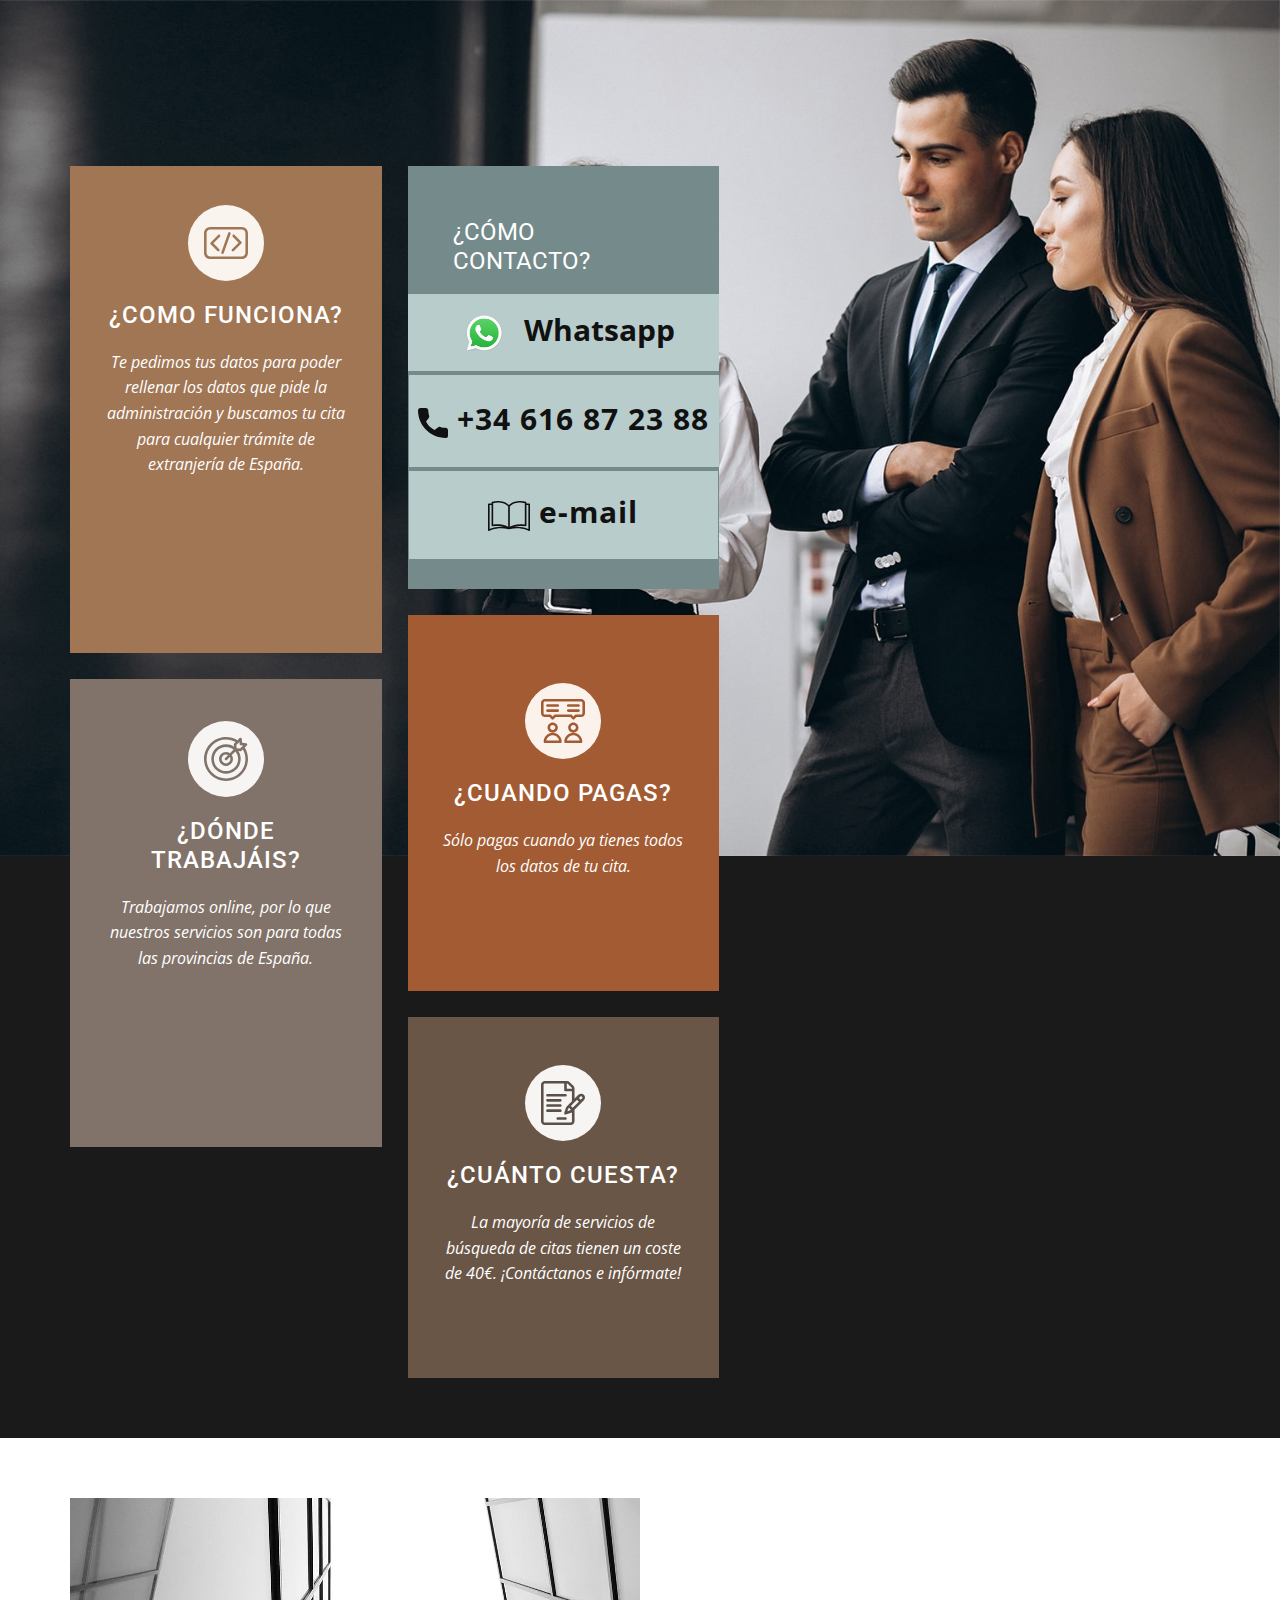
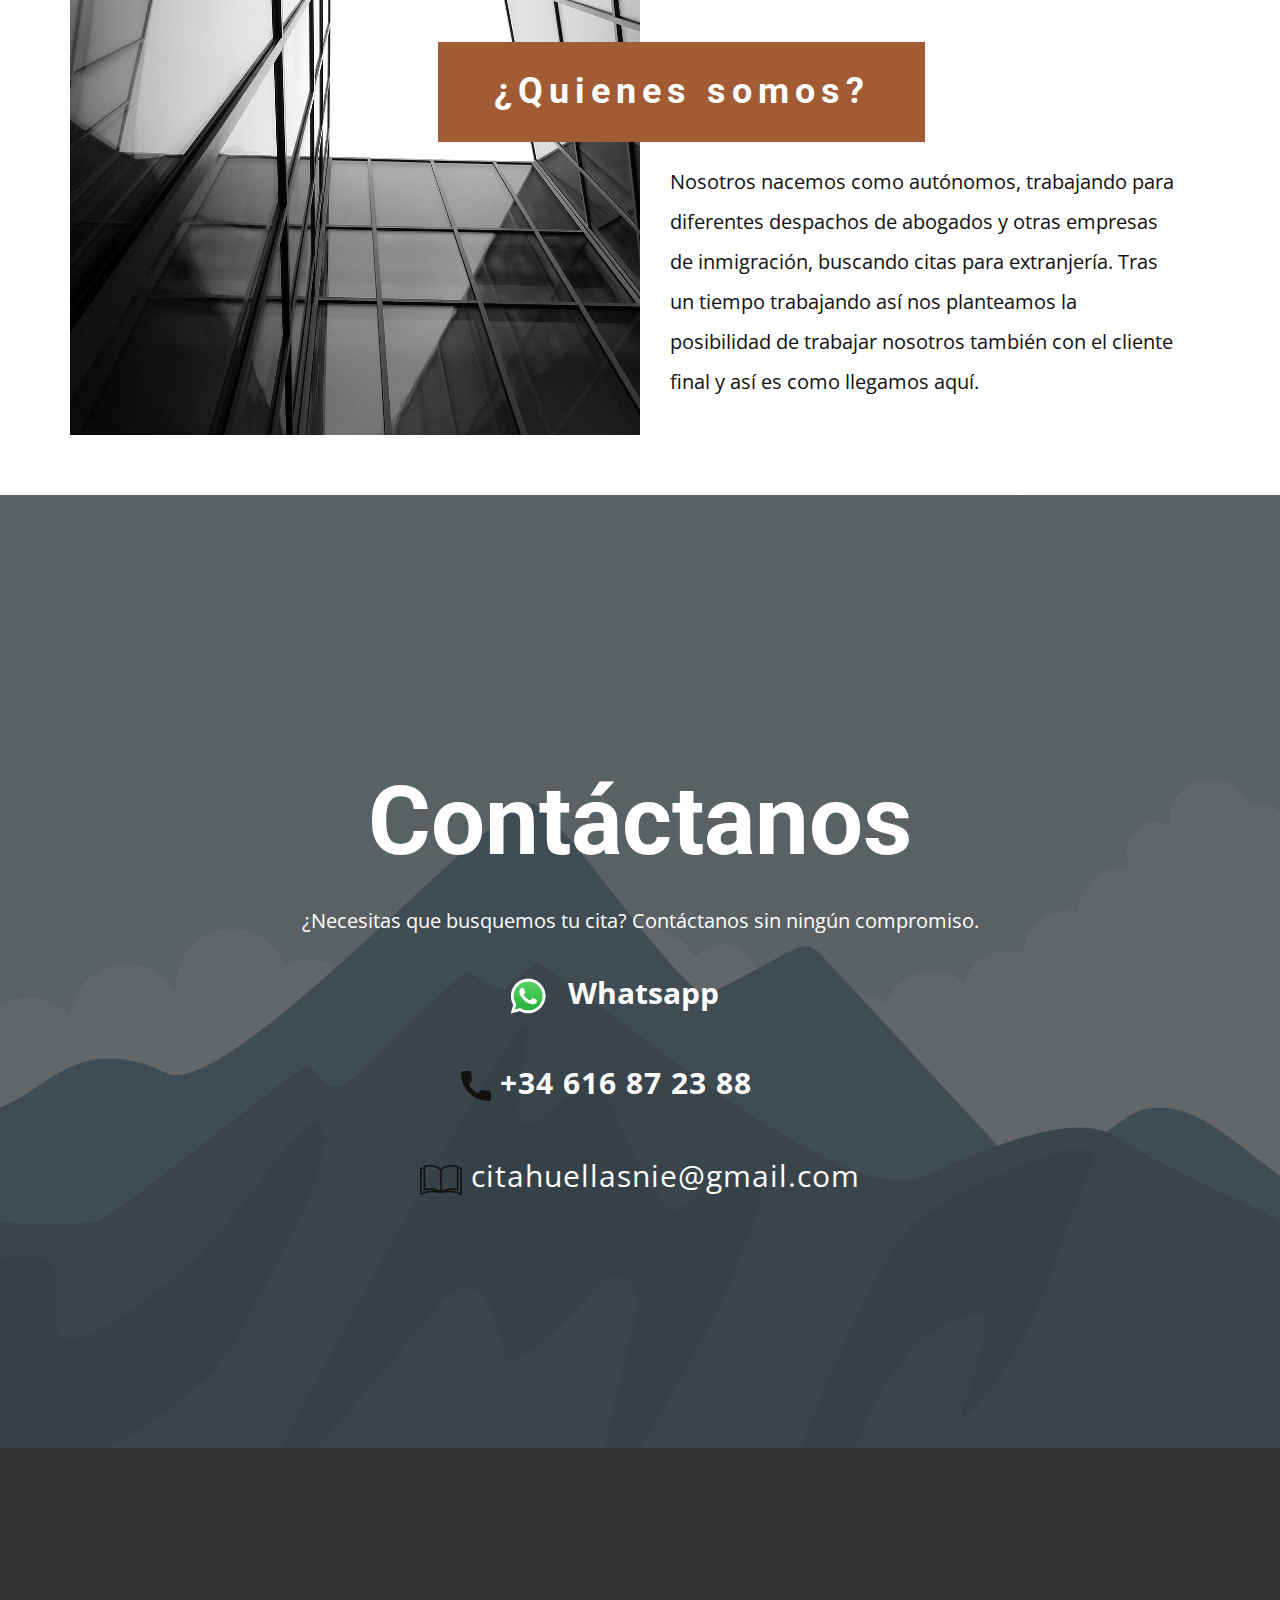
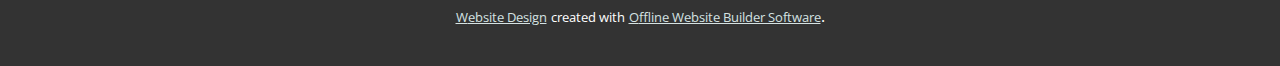
==== index.html @ 8325e0f7 "actualizando web" ====
<!DOCTYPE html>
<html style="font-size: 16px;">
  <head>
    <meta name="viewport" content="width=device-width, initial-scale=1.0">
    <meta charset="utf-8">
    <meta name="keywords" content="cita previa, cita extranjería, cita previa extranjería, toma de huellas, autorización de regreso">
    <meta name="description" content="">
    <meta name="page_type" content="np-template-header-footer-from-plugin">
    <title>Cita Extranjería</title>
    <link rel="stylesheet" href="nicepage.css" media="screen">
<link rel="stylesheet" href="Cita-Extranjería.css" media="screen">
    <script class="u-script" type="text/javascript" src="jquery-1.9.1.min.js" defer=""></script>
    <script class="u-script" type="text/javascript" src="nicepage.js" defer=""></script>
    <meta name="generator" content="Nicepage 3.5.5, nicepage.com">
    <link id="u-theme-google-font" rel="stylesheet" href="https://fonts.googleapis.com/css?family=Roboto:100,100i,300,300i,400,400i,500,500i,700,700i,900,900i|Open+Sans:300,300i,400,400i,600,600i,700,700i,800,800i">
    
    
    
    
    <script type="application/ld+json">{
		"@context": "http://schema.org",
		"@type": "Organization",
		"name": "",
		"url": "index.html"
}</script>
    <meta property="og:title" content="Cita Extranjería">
    <meta property="og:type" content="website">
    <meta name="theme-color" content="#9eb6b6">
    <link rel="canonical" href="index.html">
    <meta property="og:url" content="index.html">
  </head>
  <body data-home-page="https://website225533.nicepage.io/Cita-Extranjería.html?version=e0d2acc3-2bb8-4fa2-8966-07bf49367e34" data-home-page-title="Cita Extranjería" class="u-body u-overlap u-overlap-contrast"><header class="u-align-left u-clearfix u-header" id="sec-937b"><div class="u-clearfix u-sheet u-sheet-1"></div></header>
    <section class="u-clearfix u-grey-90 u-valign-top-md u-valign-top-xs u-section-1" id="carousel_7c83">
      <img class="u-expanded-width-lg u-expanded-width-sm u-expanded-width-xl u-expanded-width-xs u-image u-image-1" src="images/fdgg-min.jpg">
      <div class="u-clearfix u-gutter-26 u-layout-wrap u-layout-wrap-1">
        <div class="u-gutter-0 u-layout">
          <div class="u-layout-row">
            <div class="u-size-30">
              <div class="u-layout-col">
                <div class="u-align-center u-container-style u-layout-cell u-palette-3-base u-size-20 u-size-30-md u-layout-cell-1">
                  <div class="u-container-layout u-container-layout-1"><span class="u-icon u-icon-rounded u-palette-3-light-3 u-radius-50 u-spacing-16 u-text-palette-3-base u-icon-1"><svg class="u-svg-link" preserveAspectRatio="xMidYMin slice" viewBox="0 0 512 512" style=""><use xlink:href="#svg-e450"></use></svg><svg xmlns="http://www.w3.org/2000/svg" xmlns:xlink="http://www.w3.org/1999/xlink" version="1.1" xml:space="preserve" class="u-svg-content" viewBox="0 0 512 512" id="svg-e450"><g><path d="m164.593 162.777-86.833 86.833c-5.858 5.858-5.858 15.355 0 21.213l78.4 78.4c5.857 5.858 15.355 5.859 21.213 0 5.858-5.858 5.858-15.355 0-21.213l-67.793-67.794 76.226-76.227c5.858-5.858 5.858-15.355 0-21.213s-15.356-5.858-21.213.001z"></path><path d="m355.84 162.777c-5.857-5.858-15.355-5.858-21.213 0s-5.858 15.355 0 21.213l67.793 67.794-76.226 76.227c-5.858 5.858-5.858 15.355 0 21.213 5.857 5.858 15.355 5.859 21.213 0l86.833-86.833c5.858-5.858 5.858-15.355 0-21.213z"></path><path d="m300.389 129.558c-7.814-2.76-16.38 1.338-19.139 9.149l-79.318 224.597c-2.758 7.812 1.337 16.38 9.149 19.139 7.809 2.758 16.38-1.336 19.139-9.149l79.318-224.597c2.758-7.812-1.338-16.381-9.149-19.139z"></path><path d="m439.536 68.701h-367.072c-39.957 0-72.464 32.507-72.464 72.464v229.67c0 39.957 32.507 72.464 72.464 72.464h367.072c39.957 0 72.464-32.507 72.464-72.464v-229.67c0-39.957-32.507-72.464-72.464-72.464zm42.464 302.134c0 23.415-19.049 42.464-42.464 42.464h-367.072c-23.415 0-42.464-19.049-42.464-42.464v-229.67c0-23.415 19.049-42.464 42.464-42.464h367.072c23.415 0 42.464 19.049 42.464 42.464z"></path>
</g></svg></span>
                    <h4 class="u-text u-text-body-alt-color u-text-1">¿Como funciona?</h4>
                    <p class="u-text u-text-2">Te pedimos tus datos para poder rellenar los datos que pide la administración y buscamos tu cita para cualquier trámite de extranjería de España.</p>
                  </div>
                </div>
                <div class="u-align-center u-container-style u-layout-cell u-palette-4-base u-size-20 u-size-30-md u-layout-cell-2">
                  <div class="u-container-layout u-container-layout-2"><span class="u-icon u-icon-rounded u-palette-4-light-3 u-radius-50 u-spacing-16 u-text-palette-4-base u-icon-2"><svg class="u-svg-link" preserveAspectRatio="xMidYMin slice" viewBox="0 0 512 512" style=""><use xlink:href="#svg-9d94"></use></svg><svg xmlns="http://www.w3.org/2000/svg" xmlns:xlink="http://www.w3.org/1999/xlink" version="1.1" xml:space="preserve" class="u-svg-content" viewBox="0 0 512 512" id="svg-9d94"><path d="m474.414062 122.4375 24.832032-24.828125c4.125-4.128906 5.484375-10.277344 3.480468-15.757813-2.003906-5.484374-7.007812-9.304687-12.828124-9.796874l-46.066407-3.886719-3.886719-46.066407c-.488281-5.816406-4.3125-10.820312-9.792968-12.824218-5.480469-2.007813-11.628906-.648438-15.757813 3.480468l-24.832031 24.828126c-40.15625-24.621094-86.070312-37.585938-133.5625-37.585938-68.378906 0-132.667969 26.628906-181.019531 74.980469-48.351563 48.351562-74.980469 112.640625-74.980469 181.019531s26.628906 132.667969 74.980469 181.019531c48.351562 48.351563 112.640625 74.980469 181.019531 74.980469s132.667969-26.628906 181.019531-74.980469c48.351563-48.351562 74.980469-112.640625 74.980469-181.019531 0-47.492188-12.964844-93.402344-37.585938-133.5625zm-59.414062-39.125c.617188 7.289062 6.398438 13.070312 13.6875 13.6875l26.503906 2.234375-35.875 35.875-39.125-3.300781-3.300781-39.125 35.875-35.875zm-108 172.6875c0 28.121094-22.878906 51-51 51s-51-22.878906-51-51 22.878906-51 51-51c8.613281 0 16.726562 2.152344 23.847656 5.9375l-34.453125 34.457031c-5.859375 5.855469-5.859375 15.351563 0 21.210938 2.925781 2.929687 6.765625 4.394531 10.605469 4.394531s7.679688-1.464844 10.605469-4.394531l34.457031-34.453125c3.785156 7.121094 5.9375 15.234375 5.9375 23.847656zm-5.347656-66.867188c-13.007813-8.90625-28.730469-14.132812-45.652344-14.132812-44.664062 0-81 36.335938-81 81s36.335938 81 81 81 81-36.335938 81-81c0-16.921875-5.226562-32.644531-14.132812-45.652344l42.828124-42.828125c19.566407 24.210938 31.304688 55 31.304688 88.480469 0 77.746094-63.253906 141-141 141s-141-63.253906-141-141 63.253906-141 141-141c33.480469 0 64.269531 11.738281 88.480469 31.304688zm114.152344 226.671876c-42.683594 42.6875-99.4375 66.195312-159.804688 66.195312s-117.121094-23.507812-159.804688-66.195312c-42.6875-42.683594-66.195312-99.4375-66.195312-159.804688s23.507812-117.121094 66.195312-159.804688c42.683594-42.6875 99.4375-66.195312 159.804688-66.195312 39.492188 0 77.746094 10.144531 111.671875 29.476562l-16.917969 16.917969c-2.734375 2.734375-4.292968 6.398438-4.390625 10.222657-.011719.546874.003907 1.09375.046875 1.644531l2.019532 23.933593c-26.667969-17.203124-58.402344-27.195312-92.429688-27.195312-94.289062 0-171 76.710938-171 171s76.710938 171 171 171 171-76.710938 171-171c0-34.027344-9.992188-65.761719-27.195312-92.429688l23.933593 2.019532c.421875.03125.84375.050781 1.261719.050781.070312 0 .144531-.007813.214844-.011719.199218 0 .394531-.015625.59375-.027344.324218-.019531.652344-.039062.972656-.078124.199219-.027344.398438-.058594.597656-.089844.316406-.050782.628906-.109375.941406-.179688.199219-.046875.394532-.097656.589844-.148437.304688-.082031.605469-.175781.90625-.277344.195313-.066406.386719-.132813.578125-.207031.292969-.113282.582031-.238282.871094-.375.183594-.082032.367187-.164063.550781-.257813.289063-.148437.570313-.3125.847656-.476562.167969-.101563.335938-.195313.5-.296875.296876-.195313.582032-.40625.867188-.621094.132812-.101562.269531-.191406.398438-.296875.40625-.328125.800781-.675781 1.175781-1.050781l16.917969-16.917969c19.332031 33.925781 29.476562 72.179687 29.476562 111.671875 0 60.367188-23.507812 117.121094-66.195312 159.804688zm0 0"></path></svg></span>
                    <h4 class="u-text u-text-body-alt-color u-text-3">¿Dónde trabajáis?</h4>
                    <p class="u-text u-text-4">Trabajamos online, por lo que nuestros servicios son para todas las provincias de España.</p>
                  </div>
                </div>
                <div class="u-container-style u-hidden-sm u-hidden-xs u-layout-cell u-size-20 u-size-60-md u-layout-cell-3">
                  <div class="u-container-layout u-container-layout-3"></div>
                </div>
              </div>
            </div>
            <div class="u-size-30">
              <div class="u-layout-col">
                <div class="u-container-style u-hidden-sm u-hidden-xs u-layout-cell u-palette-1-dark-1 u-size-20 u-size-30-md u-layout-cell-4">
                  <div class="u-container-layout u-container-layout-4">
                    <h4 class="u-text u-text-default u-text-5">¿CÓMO CONTACTO?</h4>
                    <a href="https://api.whatsapp.com/send?phone=34616872388" class="u-active-none u-btn u-button-style u-hover-palette-1-light-2 u-palette-1-light-1 u-text-body-color u-text-hover-black u-btn-1" target="_blank"><span class="u-file-icon u-icon u-icon-rectangle u-text-palette-4-base u-icon-3"><img src="images/WhatsApp-logo.png" alt=""></span>&nbsp;Whatsapp
                    </a>
                    <a href="tel:+34616872388" class="u-active-none u-btn u-button-style u-hover-palette-1-light-2 u-palette-1-light-1 u-text-hover-black u-btn-2"><span class="u-icon u-text-body-color"><svg xmlns="http://www.w3.org/2000/svg" xmlns:xlink="http://www.w3.org/1999/xlink" version="1.1" xml:space="preserve" class="u-svg-content" viewBox="0 0 405.333 405.333" x="0px" y="0px" style="width: 1em; height: 1em;"><path d="M373.333,266.88c-25.003,0-49.493-3.904-72.704-11.563c-11.328-3.904-24.192-0.896-31.637,6.699l-46.016,34.752    c-52.8-28.181-86.592-61.952-114.389-114.368l33.813-44.928c8.512-8.512,11.563-20.971,7.915-32.64    C142.592,81.472,138.667,56.96,138.667,32c0-17.643-14.357-32-32-32H32C14.357,0,0,14.357,0,32    c0,205.845,167.488,373.333,373.333,373.333c17.643,0,32-14.357,32-32V298.88C405.333,281.237,390.976,266.88,373.333,266.88z"></path></svg><img></span>&nbsp;+34 616 87 23 88
                    </a>
                    <a href="mailto:citahuellasnie@gmail.com" class="u-active-none u-align-center u-btn u-button-style u-hover-palette-1-light-2 u-palette-1-light-1 u-text-hover-black u-btn-3" data-animation-name="" data-animation-duration="0" data-animation-delay="0" data-animation-direction=""><span class="u-icon u-text-body-color u-icon-5"><svg xmlns="http://www.w3.org/2000/svg" xmlns:xlink="http://www.w3.org/1999/xlink" version="1.1" xml:space="preserve" class="u-svg-content" viewBox="0 0 412.72 412.72" x="0px" y="0px" style="width: 1em; height: 1em;"><path d="M404.72,82.944c-0.027,0-0.054,0-0.08,0h0h-27.12v-9.28c0.146-3.673-2.23-6.974-5.76-8    c-18.828-4.934-38.216-7.408-57.68-7.36c-32,0-75.6,7.2-107.84,40c-32-33.12-75.92-40-107.84-40    c-19.464-0.048-38.852,2.426-57.68,7.36c-3.53,1.026-5.906,4.327-5.76,8v9.2H8c-4.418,0-8,3.582-8,8v255.52c0,4.418,3.582,8,8,8    c1.374-0.004,2.724-0.362,3.92-1.04c0.8-0.4,80.8-44.16,192.48-16h1.2h0.72c0.638,0.077,1.282,0.077,1.92,0    c112-28.4,192,15.28,192.48,16c2.475,1.429,5.525,1.429,8,0c2.46-1.42,3.983-4.039,4-6.88V90.944    C412.72,86.526,409.139,82.944,404.72,82.944z M16,333.664V98.944h19.12v200.64c-0.05,4.418,3.491,8.04,7.909,8.09    c0.432,0.005,0.864-0.025,1.291-0.09c16.55-2.527,33.259-3.864,50-4c23.19-0.402,46.283,3.086,68.32,10.32    C112.875,307.886,62.397,314.688,16,333.664z M94.32,287.664c-14.551,0.033-29.085,0.968-43.52,2.8V79.984    c15.576-3.47,31.482-5.241,47.44-5.28c29.92,0,71.2,6.88,99.84,39.2l0.24,199.28C181.68,302.304,149.2,287.664,94.32,287.664z     M214.32,113.904c28.64-32,69.92-39.2,99.84-39.2c15.957,0.047,31.863,1.817,47.44,5.28v210.48    c-14.354-1.849-28.808-2.811-43.28-2.88c-54.56,0-87.12,14.64-104,25.52V113.904z M396.64,333.664    c-46.496-19.028-97.09-25.831-146.96-19.76c22.141-7.26,45.344-10.749,68.64-10.32c16.846,0.094,33.663,1.404,50.32,3.92    c4.368,0.663,8.447-2.341,9.11-6.709c0.065-0.427,0.095-0.859,0.09-1.291V98.944h19.12L396.64,333.664z"></path></svg><img></span>&nbsp;e-mail
                    </a>
                  </div>
                </div>
                <div class="u-align-center u-container-style u-layout-cell u-palette-2-base u-size-20 u-size-30-md u-layout-cell-5">
                  <div class="u-container-layout u-container-layout-5"><span class="u-icon u-icon-rounded u-palette-2-light-3 u-radius-50 u-spacing-16 u-text-palette-2-base u-icon-6"><svg class="u-svg-link" preserveAspectRatio="xMidYMin slice" viewBox="0 0 512 512" style=""><use xlink:href="#svg-a886"></use></svg><svg xmlns="http://www.w3.org/2000/svg" xmlns:xlink="http://www.w3.org/1999/xlink" version="1.1" xml:space="preserve" class="u-svg-content" viewBox="0 0 512 512" id="svg-a886"><g><path d="m196 332c0-33.084-26.916-60-60-60s-60 26.916-60 60 26.916 60 60 60 60-26.916 60-60zm-60 30c-16.542 0-30-13.458-30-30s13.458-30 30-30 30 13.458 30 30-13.458 30-30 30z"></path><path d="m136 392c-57.897 0-105 47.103-105 105 0 8.284 6.716 15 15 15h180c8.284 0 15-6.716 15-15 0-57.897-47.103-105-105-105zm-73.493 90c6.969-34.191 37.274-60 73.493-60s66.524 25.809 73.493 60z"></path><path d="m436 332c0-33.084-26.916-60-60-60s-60 26.916-60 60 26.916 60 60 60 60-26.916 60-60zm-60 30c-16.542 0-30-13.458-30-30s13.458-30 30-30 30 13.458 30 30-13.458 30-30 30z"></path><path d="m376 392c-57.897 0-105 47.103-105 105 0 8.284 6.716 15 15 15h180c8.284 0 15-6.716 15-15 0-57.897-47.103-105-105-105zm-73.493 90c6.969-34.191 37.274-60 73.493-60s66.524 25.809 73.493 60z"></path><path d="m195 60h-120c-8.284 0-15 6.716-15 15s6.716 15 15 15h120c8.284 0 15-6.716 15-15s-6.716-15-15-15z"></path><path d="m195 120h-120c-8.284 0-15 6.716-15 15s6.716 15 15 15h120c8.284 0 15-6.716 15-15s-6.716-15-15-15z"></path><path d="m437 60h-120c-8.284 0-15 6.716-15 15s6.716 15 15 15h120c8.284 0 15-6.716 15-15s-6.716-15-15-15z"></path><path d="m437 120h-120c-8.284 0-15 6.716-15 15s6.716 15 15 15h120c8.284 0 15-6.716 15-15s-6.716-15-15-15z"></path><path d="m467 0h-422c-24.813 0-45 20.187-45 45v120c0 24.813 20.187 45 45 45h53.787l25.607 25.607c5.857 5.858 15.355 5.858 21.213 0l25.606-25.607h169.573l25.607 25.607c5.857 5.857 15.355 5.858 21.213 0l25.607-25.607h53.787c24.813 0 45-20.187 45-45v-120c0-24.813-20.187-45-45-45zm15 165c0 8.271-6.729 15-15 15h-60c-3.978 0-7.793 1.58-10.606 4.393l-19.394 19.394-19.394-19.394c-2.813-2.813-6.628-4.393-10.606-4.393h-182c-3.978 0-7.793 1.58-10.606 4.393l-19.394 19.394-19.394-19.394c-2.813-2.813-6.628-4.393-10.606-4.393h-60c-8.271 0-15-6.729-15-15v-120c0-8.271 6.729-15 15-15h422c8.271 0 15 6.729 15 15z"></path>
</g></svg></span>
                    <h4 class="u-text u-text-body-alt-color u-text-6">¿Cuando pagas?</h4>
                    <p class="u-text u-text-7">Sólo pagas cuando ya tienes todos los datos de tu cita.</p>
                  </div>
                </div>
                <div class="u-align-center u-container-style u-layout-cell u-palette-3-dark-2 u-size-20 u-size-60-md u-layout-cell-6">
                  <div class="u-container-layout u-container-layout-6"><span class="u-icon u-icon-rounded u-palette-4-light-3 u-radius-50 u-spacing-16 u-text-palette-4-dark-2 u-icon-7"><svg class="u-svg-link" preserveAspectRatio="xMidYMin slice" viewBox="0 0 512 512" style=""><use xlink:href="#svg-16ef"></use></svg><svg xmlns="http://www.w3.org/2000/svg" xmlns:xlink="http://www.w3.org/1999/xlink" version="1.1" xml:space="preserve" class="u-svg-content" viewBox="0 0 512 512" x="0px" y="0px" id="svg-16ef" style="enable-background:new 0 0 512 512;"><g><g><path d="M498.791,161.127c-17.545-17.546-46.094-17.545-63.645,0.004c-5.398,5.403-39.863,39.896-45.128,45.166V87.426
			c0-12.02-4.681-23.32-13.181-31.819L334.412,13.18C325.913,4.68,314.612,0,302.592,0H45.018c-24.813,0-45,20.187-45,45v422
			c0,24.813,20.187,45,45,45h300c24.813,0,45-20.187,45-45V333.631L498.79,224.767C516.377,207.181,516.381,178.715,498.791,161.127
			z M300.019,30c2.834,0,8.295-0.491,13.18,4.393l42.426,42.427c4.76,4.761,4.394,9.978,4.394,13.18h-60V30z M360.018,467
			c0,8.271-6.728,15-15,15h-300c-8.271,0-15-6.729-15-15V45c0-8.271,6.729-15,15-15h225v75c0,8.284,6.716,15,15,15h75v116.323
			c0,0-44.254,44.292-44.256,44.293l-21.203,21.204c-1.646,1.646-2.888,3.654-3.624,5.863l-21.214,63.64
			c-1.797,5.39-0.394,11.333,3.624,15.35c4.023,4.023,9.968,5.419,15.35,3.624l63.64-21.213c2.209-0.736,4.217-1.977,5.863-3.624
			l1.82-1.82V467z M326.378,312.427l21.213,21.213l-8.103,8.103l-31.819,10.606l10.606-31.82L326.378,312.427z M368.8,312.422
			l-21.213-21.213c11.296-11.305,61.465-61.517,72.105-72.166l21.213,21.213L368.8,312.422z M477.573,203.558l-15.463,15.476
			l-21.213-21.213l15.468-15.481c5.852-5.849,15.366-5.848,21.214,0C483.426,188.19,483.457,197.673,477.573,203.558z"></path>
</g>
</g><g><g><path d="M285.018,150h-210c-8.284,0-15,6.716-15,15s6.716,15,15,15h210c8.284,0,15-6.716,15-15S293.302,150,285.018,150z"></path>
</g>
</g><g><g><path d="M225.018,210h-150c-8.284,0-15,6.716-15,15s6.716,15,15,15h150c8.284,0,15-6.716,15-15S233.302,210,225.018,210z"></path>
</g>
</g><g><g><path d="M225.018,270h-150c-8.284,0-15,6.716-15,15s6.716,15,15,15h150c8.284,0,15-6.716,15-15S233.302,270,225.018,270z"></path>
</g>
</g><g><g><path d="M225.018,330h-150c-8.284,0-15,6.716-15,15s6.716,15,15,15h150c8.284,0,15-6.716,15-15S233.302,330,225.018,330z"></path>
</g>
</g><g><g><path d="M285.018,422h-90c-8.284,0-15,6.716-15,15s6.716,15,15,15h90c8.284,0,15-6.716,15-15S293.302,422,285.018,422z"></path>
</g>
</g></svg></span>
                    <h4 class="u-text u-text-body-alt-color u-text-8">¿Cuánto cuesta?</h4>
                    <p class="u-text u-text-9">La mayoría de servicios de búsqueda de citas tienen un coste de 40€. ¡Contáctanos e infórmate!</p>
                  </div>
                </div>
              </div>
            </div>
          </div>
        </div>
      </div>
    </section>
    <section class="u-clearfix u-section-2" id="carousel_3e1e">
      <div class="u-clearfix u-sheet u-valign-middle u-sheet-1">
        <div class="u-clearfix u-expanded-width u-layout-wrap u-layout-wrap-1">
          <div class="u-layout">
            <div class="u-layout-row">
              <div class="u-container-style u-image u-layout-cell u-size-30 u-image-1" data-image-width="1125" data-image-height="1500">
                <div class="u-container-layout u-container-layout-1"></div>
              </div>
              <div class="u-container-style u-layout-cell u-size-30 u-layout-cell-2">
                <div class="u-container-layout u-container-layout-2">
                  <div class="u-container-style u-group u-palette-2-base u-group-1">
                    <div class="u-container-layout u-container-layout-3">
                      <h2 class="u-align-center u-text u-text-1">¿Quienes somos?</h2>
                    </div>
                  </div>
                  <p class="u-text u-text-2">Nosotros nacemos como autónomos, trabajando para diferentes despachos de abogados y otras empresas de inmigración, buscando citas para extranjería. Tras un tiempo trabajando así nos planteamos la posibilidad de trabajar nosotros también con el cliente final y así es como llegamos aquí.</p>
                </div>
              </div>
            </div>
          </div>
        </div>
      </div>
    </section>
    <section class="u-align-center u-clearfix u-image u-shading u-section-3" src="" data-image-width="256" data-image-height="256" id="sec-f79b">
      <div class="u-clearfix u-sheet u-sheet-1">
        <h1 class="u-text u-text-default u-title u-text-1">Contáctanos</h1>
        <p class="u-large-text u-text u-text-default u-text-variant u-text-2">¿Necesitas que busquemos tu cita? Contáctanos sin ningún compromiso.</p>
        <a href="https://api.whatsapp.com/send?phone=34616872388" class="u-active-none u-btn u-button-style u-hover-palette-1-light-2 u-none u-text-body-alt-color u-text-hover-black u-btn-1" target="_blank"><span class="u-file-icon u-icon u-text-palette-4-base u-icon-1"><img src="images/WhatsApp-logo.png" alt=""></span>&nbsp;Whatsapp
        </a>
        <a href="tel:+34616872388" class="u-active-none u-btn u-button-style u-hover-palette-1-light-2 u-none u-text-hover-black u-btn-2"><span class="u-icon u-text-body-color"><svg xmlns="http://www.w3.org/2000/svg" xmlns:xlink="http://www.w3.org/1999/xlink" version="1.1" xml:space="preserve" class="u-svg-content" viewBox="0 0 405.333 405.333" x="0px" y="0px" style="width: 1em; height: 1em;"><path d="M373.333,266.88c-25.003,0-49.493-3.904-72.704-11.563c-11.328-3.904-24.192-0.896-31.637,6.699l-46.016,34.752    c-52.8-28.181-86.592-61.952-114.389-114.368l33.813-44.928c8.512-8.512,11.563-20.971,7.915-32.64    C142.592,81.472,138.667,56.96,138.667,32c0-17.643-14.357-32-32-32H32C14.357,0,0,14.357,0,32    c0,205.845,167.488,373.333,373.333,373.333c17.643,0,32-14.357,32-32V298.88C405.333,281.237,390.976,266.88,373.333,266.88z"></path></svg><img></span>&nbsp;+34 616 87 23 88
        </a>
        <a href="mailto:citahuellasnie@gmail.com" class="u-active-none u-border-0 u-btn u-button-style u-hover-palette-1-light-2 u-none u-text-hover-black u-btn-3" data-animation-name="" data-animation-duration="0" data-animation-delay="0" data-animation-direction=""><span class="u-icon u-text-body-color u-icon-3"><svg xmlns="http://www.w3.org/2000/svg" xmlns:xlink="http://www.w3.org/1999/xlink" version="1.1" xml:space="preserve" class="u-svg-content" viewBox="0 0 412.72 412.72" x="0px" y="0px" style="width: 1em; height: 1em;"><path d="M404.72,82.944c-0.027,0-0.054,0-0.08,0h0h-27.12v-9.28c0.146-3.673-2.23-6.974-5.76-8    c-18.828-4.934-38.216-7.408-57.68-7.36c-32,0-75.6,7.2-107.84,40c-32-33.12-75.92-40-107.84-40    c-19.464-0.048-38.852,2.426-57.68,7.36c-3.53,1.026-5.906,4.327-5.76,8v9.2H8c-4.418,0-8,3.582-8,8v255.52c0,4.418,3.582,8,8,8    c1.374-0.004,2.724-0.362,3.92-1.04c0.8-0.4,80.8-44.16,192.48-16h1.2h0.72c0.638,0.077,1.282,0.077,1.92,0    c112-28.4,192,15.28,192.48,16c2.475,1.429,5.525,1.429,8,0c2.46-1.42,3.983-4.039,4-6.88V90.944    C412.72,86.526,409.139,82.944,404.72,82.944z M16,333.664V98.944h19.12v200.64c-0.05,4.418,3.491,8.04,7.909,8.09    c0.432,0.005,0.864-0.025,1.291-0.09c16.55-2.527,33.259-3.864,50-4c23.19-0.402,46.283,3.086,68.32,10.32    C112.875,307.886,62.397,314.688,16,333.664z M94.32,287.664c-14.551,0.033-29.085,0.968-43.52,2.8V79.984    c15.576-3.47,31.482-5.241,47.44-5.28c29.92,0,71.2,6.88,99.84,39.2l0.24,199.28C181.68,302.304,149.2,287.664,94.32,287.664z     M214.32,113.904c28.64-32,69.92-39.2,99.84-39.2c15.957,0.047,31.863,1.817,47.44,5.28v210.48    c-14.354-1.849-28.808-2.811-43.28-2.88c-54.56,0-87.12,14.64-104,25.52V113.904z M396.64,333.664    c-46.496-19.028-97.09-25.831-146.96-19.76c22.141-7.26,45.344-10.749,68.64-10.32c16.846,0.094,33.663,1.404,50.32,3.92    c4.368,0.663,8.447-2.341,9.11-6.709c0.065-0.427,0.095-0.859,0.09-1.291V98.944h19.12L396.64,333.664z"></path></svg><img></span>&nbsp;<span style="font-weight: 400;">citahuellasnie@gmail.com</span>
        </a>
      </div>
    </section>
    
    
    <footer class="u-align-left u-clearfix u-footer u-grey-80 u-footer" id="sec-b95e"><div class="u-clearfix u-sheet u-sheet-1"></div></footer>
    <section class="u-backlink u-clearfix u-grey-80">
      <a class="u-link" href="https://nicepage.com/website-design" target="_blank">
        <span>Website Design</span>
      </a>
      <p class="u-text">
        <span>created with</span>
      </p>
      <a class="u-link" href="https://nicepage.com/" target="_blank">
        <span>Offline Website Builder Software</span>
      </a>. 
    </section>
  </body>
</html>
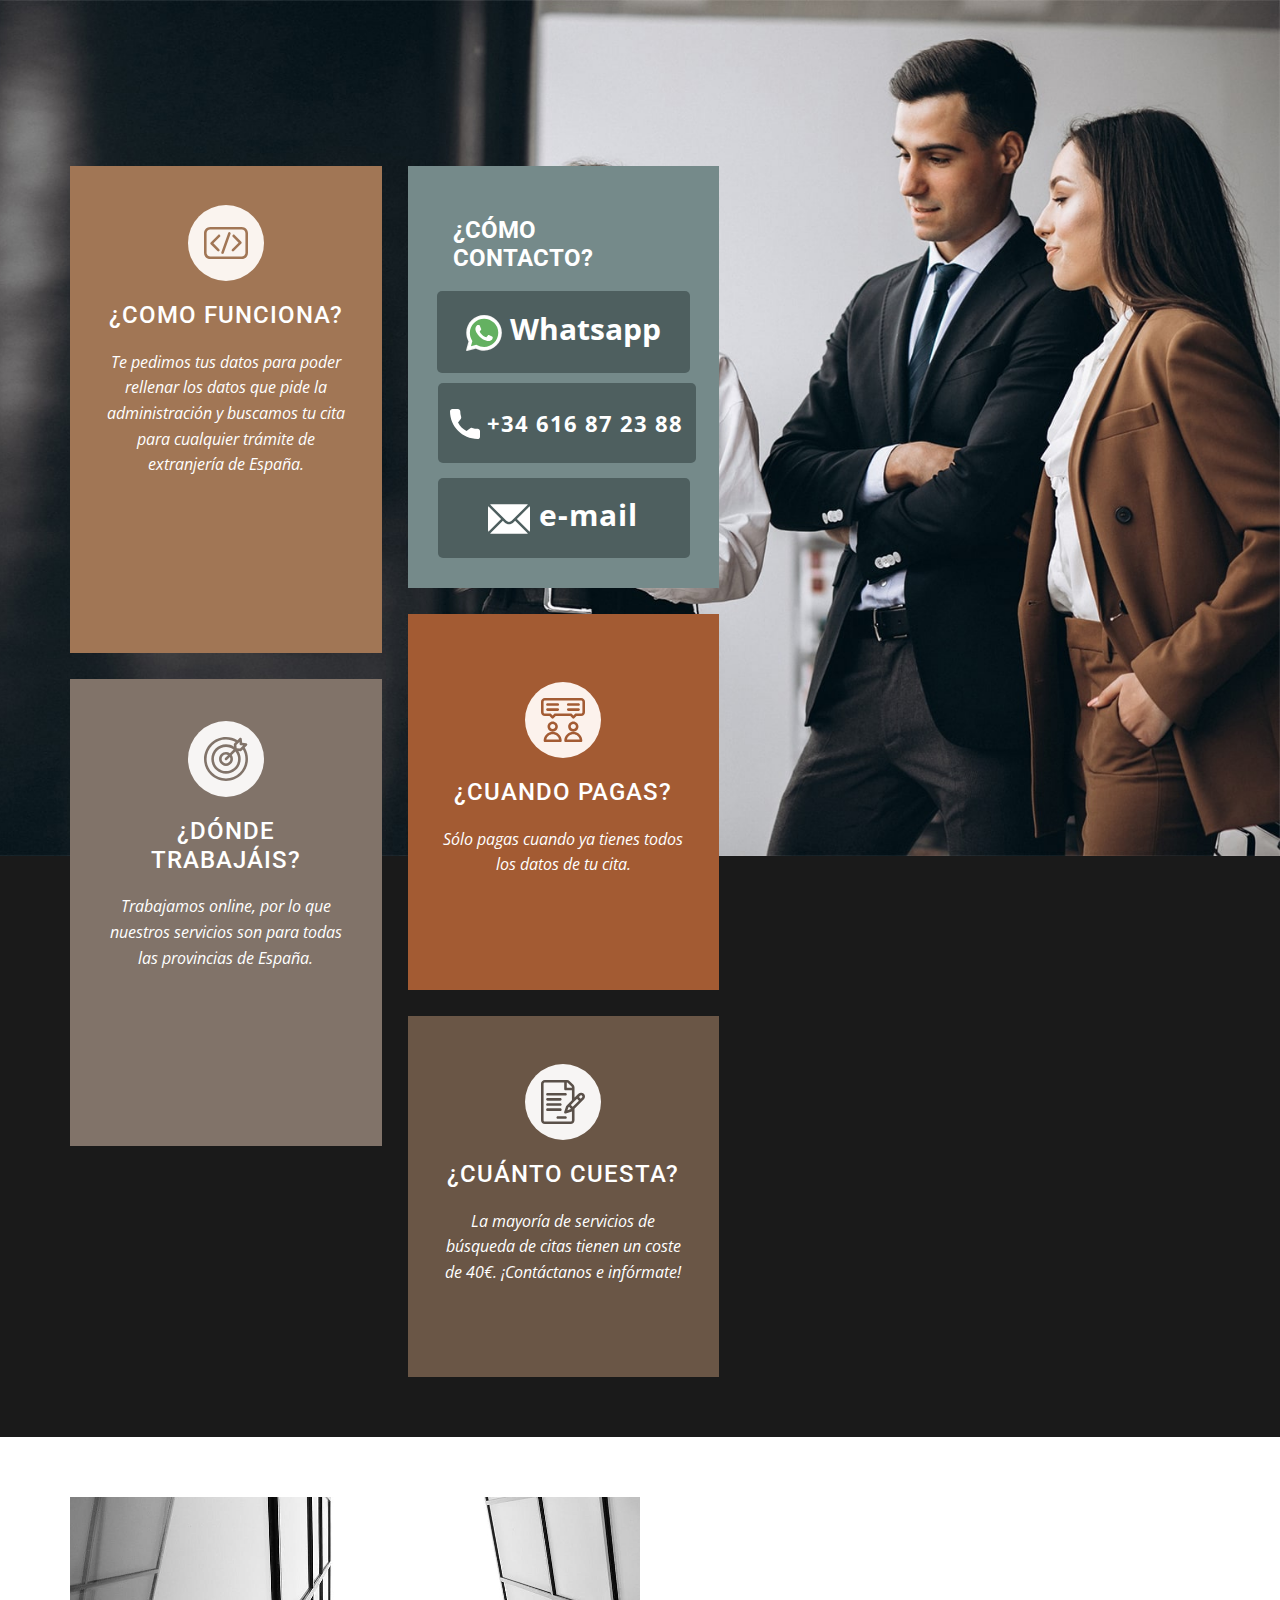
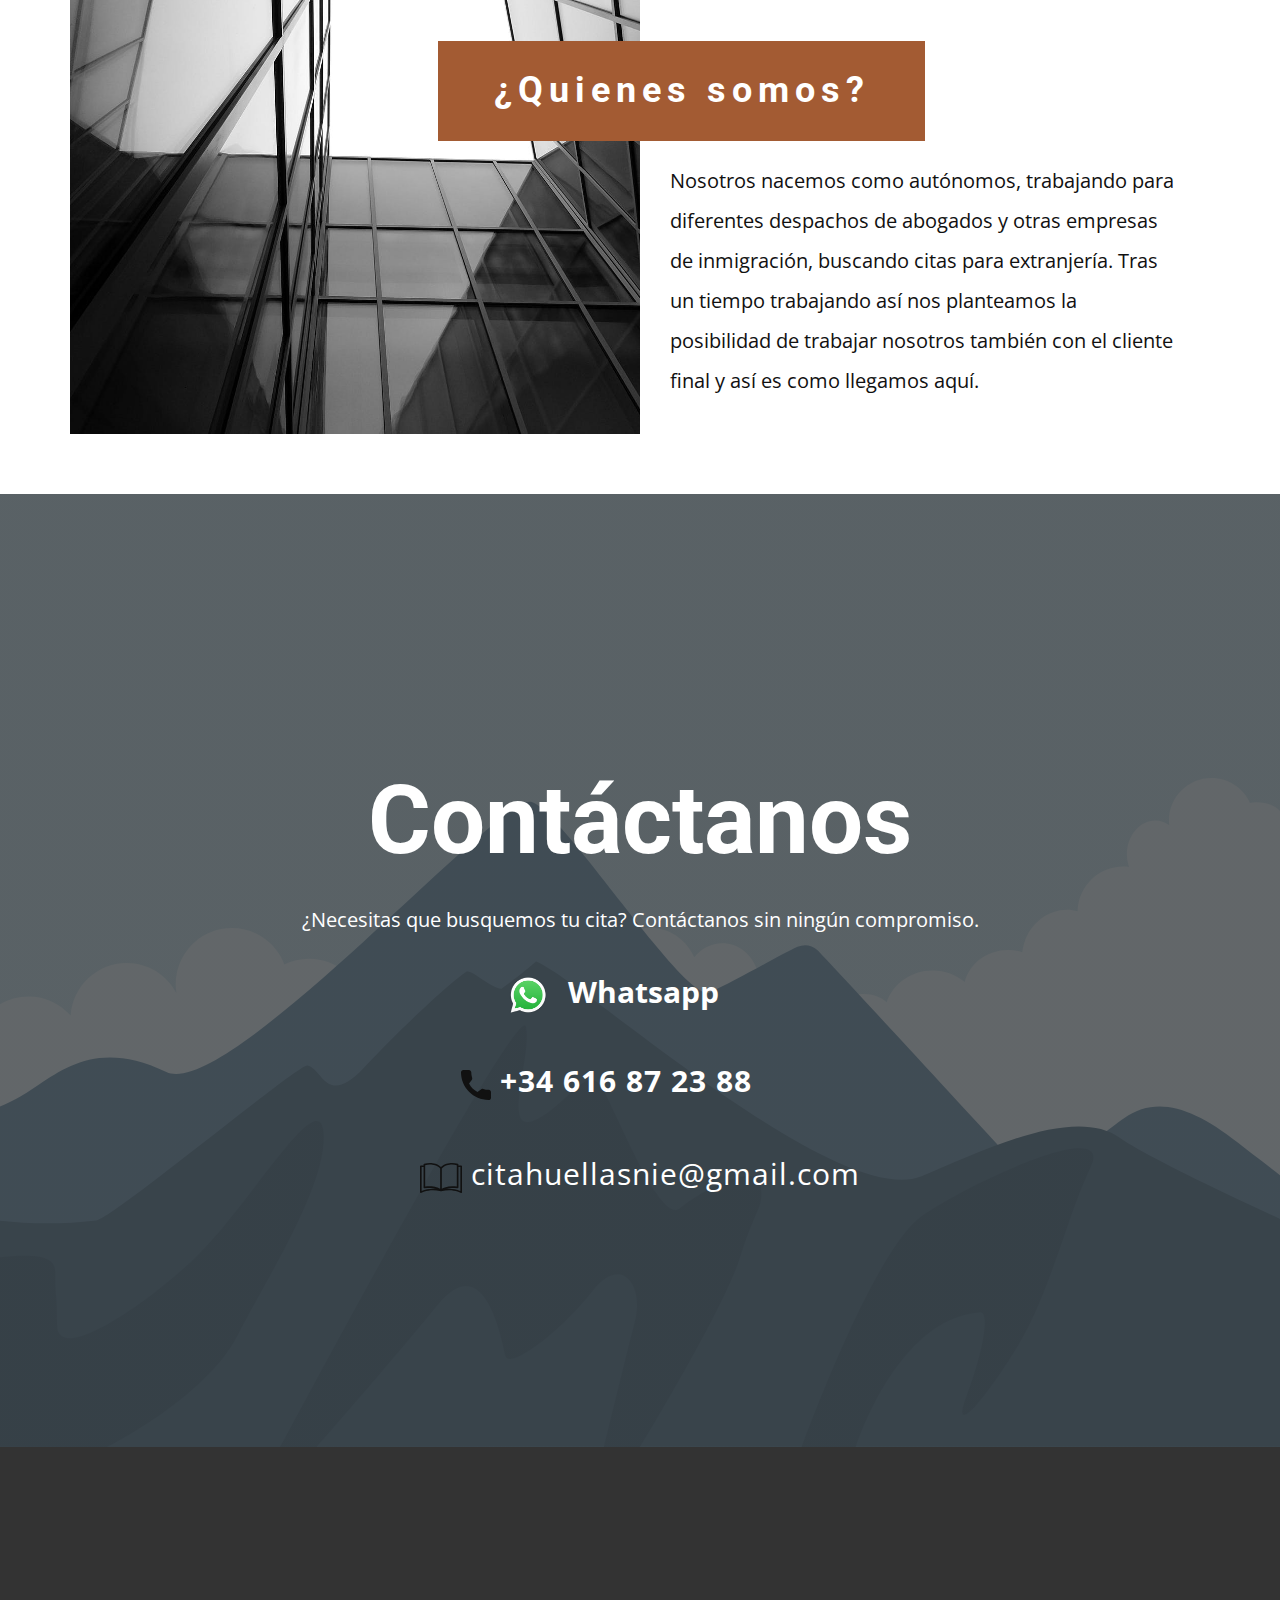
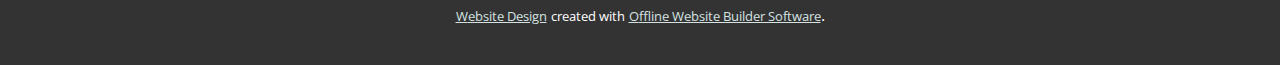
==== commit 6db543ad: "mejorando estética" ====
--- a/index.html
+++ b/index.html
@@ -29,9 +29,9 @@
     <link rel="canonical" href="index.html">
     <meta property="og:url" content="index.html">
   </head>
-  <body data-home-page="https://website225533.nicepage.io/Cita-Extranjería.html?version=e0d2acc3-2bb8-4fa2-8966-07bf49367e34" data-home-page-title="Cita Extranjería" class="u-body u-overlap u-overlap-contrast"><header class="u-align-left u-clearfix u-header" id="sec-937b"><div class="u-clearfix u-sheet u-sheet-1"></div></header>
-    <section class="u-clearfix u-grey-90 u-valign-top-md u-valign-top-xs u-section-1" id="carousel_7c83">
-      <img class="u-expanded-width-lg u-expanded-width-sm u-expanded-width-xl u-expanded-width-xs u-image u-image-1" src="images/fdgg-min.jpg">
+  <body data-home-page="https://website225533.nicepage.io/Cita-Extranjería.html?version=fca53dce-0d59-4e5a-9b6b-5123f0666b56" data-home-page-title="Cita Extranjería" class="u-body u-overlap u-overlap-contrast"><header class="u-align-left u-clearfix u-header" id="sec-937b"><div class="u-clearfix u-sheet u-sheet-1"></div></header>
+    <section class="u-clearfix u-grey-90 u-valign-top-lg u-valign-top-md u-valign-top-xl u-valign-top-xs u-section-1" id="carousel_7c83">
+      <img class="u-expanded-width u-image u-image-1" src="images/fdgg-min.jpg">
       <div class="u-clearfix u-gutter-26 u-layout-wrap u-layout-wrap-1">
         <div class="u-gutter-0 u-layout">
           <div class="u-layout-row">
@@ -58,13 +58,24 @@
             <div class="u-size-30">
               <div class="u-layout-col">
                 <div class="u-container-style u-hidden-sm u-hidden-xs u-layout-cell u-palette-1-dark-1 u-size-20 u-size-30-md u-layout-cell-4">
-                  <div class="u-container-layout u-container-layout-4">
-                    <h4 class="u-text u-text-default u-text-5">¿CÓMO CONTACTO?</h4>
-                    <a href="https://api.whatsapp.com/send?phone=34616872388" class="u-active-none u-btn u-button-style u-hover-palette-1-light-2 u-palette-1-light-1 u-text-body-color u-text-hover-black u-btn-1" target="_blank"><span class="u-file-icon u-icon u-icon-rectangle u-text-palette-4-base u-icon-3"><img src="images/WhatsApp-logo.png" alt=""></span>&nbsp;Whatsapp
+                  <div class="u-container-layout u-valign-bottom u-container-layout-4">
+                    <h4 class="u-text u-text-5">¿CÓMO CONTACTO?</h4>
+                    <a href="https://api.whatsapp.com/send?phone=34616872388" class="u-active-none u-align-center u-btn u-btn-round u-button-style u-hover-palette-1-light-2 u-palette-1-dark-2 u-radius-5 u-text-body-alt-color u-text-hover-black u-btn-1" target="_blank"><span class="u-icon u-icon-rectangle u-text-palette-4-base u-icon-3"><svg xmlns="http://www.w3.org/2000/svg" xmlns:xlink="http://www.w3.org/1999/xlink" version="1.1" xml:space="preserve" class="u-svg-content" viewBox="-1 0 512 512" style="width: 1em; height: 1em;"><path d="m10.894531 512c-2.875 0-5.671875-1.136719-7.746093-3.234375-2.734376-2.765625-3.789063-6.78125-2.761719-10.535156l33.285156-121.546875c-20.722656-37.472656-31.648437-79.863282-31.632813-122.894532.058594-139.941406 113.941407-253.789062 253.871094-253.789062 67.871094.0273438 131.644532 26.464844 179.578125 74.433594 47.925781 47.972656 74.308594 111.742187 74.289063 179.558594-.0625 139.945312-113.945313 253.800781-253.867188 253.800781 0 0-.105468 0-.109375 0-40.871093-.015625-81.390625-9.976563-117.46875-28.84375l-124.675781 32.695312c-.914062.238281-1.84375.355469-2.761719.355469zm0 0" fill="#e5e5e5"></path><path d="m10.894531 501.105469 34.46875-125.871094c-21.261719-36.839844-32.445312-78.628906-32.429687-121.441406.054687-133.933594 109.046875-242.898438 242.976562-242.898438 64.992188.027344 125.996094 25.324219 171.871094 71.238281 45.871094 45.914063 71.125 106.945313 71.101562 171.855469-.058593 133.929688-109.066406 242.910157-242.972656 242.910157-.007812 0 .003906 0 0 0h-.105468c-40.664063-.015626-80.617188-10.214844-116.105469-29.570313zm134.769531-77.75 7.378907 4.371093c31 18.398438 66.542969 28.128907 102.789062 28.148438h.078125c111.304688 0 201.898438-90.578125 201.945313-201.902344.019531-53.949218-20.964844-104.679687-59.09375-142.839844-38.132813-38.160156-88.832031-59.1875-142.777344-59.210937-111.394531 0-201.984375 90.566406-202.027344 201.886719-.015625 38.148437 10.65625 75.296875 30.875 107.445312l4.804688 7.640625-20.40625 74.5zm0 0" fill="#fff"></path><path d="m19.34375 492.625 33.277344-121.519531c-20.53125-35.5625-31.324219-75.910157-31.3125-117.234375.050781-129.296875 105.273437-234.488282 234.558594-234.488282 62.75.027344 121.644531 24.449219 165.921874 68.773438 44.289063 44.324219 68.664063 103.242188 68.640626 165.898438-.054688 129.300781-105.28125 234.503906-234.550782 234.503906-.011718 0 .003906 0 0 0h-.105468c-39.253907-.015625-77.828126-9.867188-112.085938-28.539063zm0 0" fill="#64b161"></path><g fill="#fff"><path d="m10.894531 501.105469 34.46875-125.871094c-21.261719-36.839844-32.445312-78.628906-32.429687-121.441406.054687-133.933594 109.046875-242.898438 242.976562-242.898438 64.992188.027344 125.996094 25.324219 171.871094 71.238281 45.871094 45.914063 71.125 106.945313 71.101562 171.855469-.058593 133.929688-109.066406 242.910157-242.972656 242.910157-.007812 0 .003906 0 0 0h-.105468c-40.664063-.015626-80.617188-10.214844-116.105469-29.570313zm134.769531-77.75 7.378907 4.371093c31 18.398438 66.542969 28.128907 102.789062 28.148438h.078125c111.304688 0 201.898438-90.578125 201.945313-201.902344.019531-53.949218-20.964844-104.679687-59.09375-142.839844-38.132813-38.160156-88.832031-59.1875-142.777344-59.210937-111.394531 0-201.984375 90.566406-202.027344 201.886719-.015625 38.148437 10.65625 75.296875 30.875 107.445312l4.804688 7.640625-20.40625 74.5zm0 0"></path><path d="m195.183594 152.246094c-4.546875-10.109375-9.335938-10.3125-13.664063-10.488282-3.539062-.152343-7.589843-.144531-11.632812-.144531-4.046875 0-10.625 1.523438-16.1875 7.597657-5.566407 6.074218-21.253907 20.761718-21.253907 50.632812 0 29.875 21.757813 58.738281 24.792969 62.792969 3.035157 4.050781 42 67.308593 103.707031 91.644531 51.285157 20.226562 61.71875 16.203125 72.851563 15.191406 11.132813-1.011718 35.917969-14.6875 40.976563-28.863281 5.0625-14.175781 5.0625-26.324219 3.542968-28.867187-1.519531-2.527344-5.566406-4.046876-11.636718-7.082032-6.070313-3.035156-35.917969-17.726562-41.484376-19.75-5.566406-2.027344-9.613281-3.035156-13.660156 3.042969-4.050781 6.070313-15.675781 19.742187-19.21875 23.789063-3.542968 4.058593-7.085937 4.566406-13.15625 1.527343-6.070312-3.042969-25.625-9.449219-48.820312-30.132812-18.046875-16.089844-30.234375-35.964844-33.777344-42.042969-3.539062-6.070312-.058594-9.070312 2.667969-12.386719 4.910156-5.972656 13.148437-16.710937 15.171875-20.757812 2.023437-4.054688 1.011718-7.597657-.503906-10.636719-1.519532-3.035156-13.320313-33.058594-18.714844-45.066406zm0 0" fill-rule="evenodd"></path>
+</g></svg><img></span>&nbsp;Whatsapp
                     </a>
-                    <a href="tel:+34616872388" class="u-active-none u-btn u-button-style u-hover-palette-1-light-2 u-palette-1-light-1 u-text-hover-black u-btn-2"><span class="u-icon u-text-body-color"><svg xmlns="http://www.w3.org/2000/svg" xmlns:xlink="http://www.w3.org/1999/xlink" version="1.1" xml:space="preserve" class="u-svg-content" viewBox="0 0 405.333 405.333" x="0px" y="0px" style="width: 1em; height: 1em;"><path d="M373.333,266.88c-25.003,0-49.493-3.904-72.704-11.563c-11.328-3.904-24.192-0.896-31.637,6.699l-46.016,34.752    c-52.8-28.181-86.592-61.952-114.389-114.368l33.813-44.928c8.512-8.512,11.563-20.971,7.915-32.64    C142.592,81.472,138.667,56.96,138.667,32c0-17.643-14.357-32-32-32H32C14.357,0,0,14.357,0,32    c0,205.845,167.488,373.333,373.333,373.333c17.643,0,32-14.357,32-32V298.88C405.333,281.237,390.976,266.88,373.333,266.88z"></path></svg><img></span>&nbsp;+34 616 87 23 88
+                    <a href="tel:+34616872388" class="u-btn u-btn-round u-button-style u-hover-palette-1-light-2 u-palette-1-dark-2 u-radius-5 u-text-body-alt-color u-text-hover-black u-btn-2">
+                      <span style="font-size: 1.625rem;"></span><span class="u-icon u-text-body-color"><svg xmlns="http://www.w3.org/2000/svg" xmlns:xlink="http://www.w3.org/1999/xlink" version="1.1" xml:space="preserve" class="u-svg-content" viewBox="0 0 405.333 405.333" x="0px" y="0px" style="width: 1em; height: 1em;"><path d="M373.333,266.88c-25.003,0-49.493-3.904-72.704-11.563c-11.328-3.904-24.192-0.896-31.637,6.699l-46.016,34.752    c-52.8-28.181-86.592-61.952-114.389-114.368l33.813-44.928c8.512-8.512,11.563-20.971,7.915-32.64    C142.592,81.472,138.667,56.96,138.667,32c0-17.643-14.357-32-32-32H32C14.357,0,0,14.357,0,32    c0,205.845,167.488,373.333,373.333,373.333c17.643,0,32-14.357,32-32V298.88C405.333,281.237,390.976,266.88,373.333,266.88z"></path></svg><img></span>
+                      <span style="font-size: 1.375rem;">&nbsp;+34 616 87 23 88</span>
                     </a>
-                    <a href="mailto:citahuellasnie@gmail.com" class="u-active-none u-align-center u-btn u-button-style u-hover-palette-1-light-2 u-palette-1-light-1 u-text-hover-black u-btn-3" data-animation-name="" data-animation-duration="0" data-animation-delay="0" data-animation-direction=""><span class="u-icon u-text-body-color u-icon-5"><svg xmlns="http://www.w3.org/2000/svg" xmlns:xlink="http://www.w3.org/1999/xlink" version="1.1" xml:space="preserve" class="u-svg-content" viewBox="0 0 412.72 412.72" x="0px" y="0px" style="width: 1em; height: 1em;"><path d="M404.72,82.944c-0.027,0-0.054,0-0.08,0h0h-27.12v-9.28c0.146-3.673-2.23-6.974-5.76-8    c-18.828-4.934-38.216-7.408-57.68-7.36c-32,0-75.6,7.2-107.84,40c-32-33.12-75.92-40-107.84-40    c-19.464-0.048-38.852,2.426-57.68,7.36c-3.53,1.026-5.906,4.327-5.76,8v9.2H8c-4.418,0-8,3.582-8,8v255.52c0,4.418,3.582,8,8,8    c1.374-0.004,2.724-0.362,3.92-1.04c0.8-0.4,80.8-44.16,192.48-16h1.2h0.72c0.638,0.077,1.282,0.077,1.92,0    c112-28.4,192,15.28,192.48,16c2.475,1.429,5.525,1.429,8,0c2.46-1.42,3.983-4.039,4-6.88V90.944    C412.72,86.526,409.139,82.944,404.72,82.944z M16,333.664V98.944h19.12v200.64c-0.05,4.418,3.491,8.04,7.909,8.09    c0.432,0.005,0.864-0.025,1.291-0.09c16.55-2.527,33.259-3.864,50-4c23.19-0.402,46.283,3.086,68.32,10.32    C112.875,307.886,62.397,314.688,16,333.664z M94.32,287.664c-14.551,0.033-29.085,0.968-43.52,2.8V79.984    c15.576-3.47,31.482-5.241,47.44-5.28c29.92,0,71.2,6.88,99.84,39.2l0.24,199.28C181.68,302.304,149.2,287.664,94.32,287.664z     M214.32,113.904c28.64-32,69.92-39.2,99.84-39.2c15.957,0.047,31.863,1.817,47.44,5.28v210.48    c-14.354-1.849-28.808-2.811-43.28-2.88c-54.56,0-87.12,14.64-104,25.52V113.904z M396.64,333.664    c-46.496-19.028-97.09-25.831-146.96-19.76c22.141-7.26,45.344-10.749,68.64-10.32c16.846,0.094,33.663,1.404,50.32,3.92    c4.368,0.663,8.447-2.341,9.11-6.709c0.065-0.427,0.095-0.859,0.09-1.291V98.944h19.12L396.64,333.664z"></path></svg><img></span>&nbsp;e-mail
+                    <a href="mailto:citahuellasnie@gmail.com" class="u-active-none u-align-center u-btn u-btn-round u-button-style u-hover-palette-1-light-2 u-palette-1-dark-2 u-radius-5 u-text-body-alt-color u-text-hover-black u-btn-3"><span class="u-icon u-icon-circle u-icon-5"><svg xmlns="http://www.w3.org/2000/svg" xmlns:xlink="http://www.w3.org/1999/xlink" version="1.1" xml:space="preserve" class="u-svg-content" viewBox="0 0 512 512" x="0px" y="0px" style="width: 1em; height: 1em;"><g><g><path d="M507.49,101.721L352.211,256L507.49,410.279c2.807-5.867,4.51-12.353,4.51-19.279V121    C512,114.073,510.297,107.588,507.49,101.721z"></path>
+</g>
+</g><g><g><path d="M467,76H45c-6.927,0-13.412,1.703-19.279,4.51l198.463,197.463c17.548,17.548,46.084,17.548,63.632,0L486.279,80.51    C480.412,77.703,473.927,76,467,76z"></path>
+</g>
+</g><g><g><path d="M4.51,101.721C1.703,107.588,0,114.073,0,121v270c0,6.927,1.703,13.413,4.51,19.279L159.789,256L4.51,101.721z"></path>
+</g>
+</g><g><g><path d="M331,277.211l-21.973,21.973c-29.239,29.239-76.816,29.239-106.055,0L181,277.211L25.721,431.49    C31.588,434.297,38.073,436,45,436h422c6.927,0,13.412-1.703,19.279-4.51L331,277.211z"></path>
+</g>
+</g></svg><img></span>&nbsp;e-mail
                     </a>
                   </div>
                 </div>
@@ -139,7 +150,7 @@
         </a>
         <a href="tel:+34616872388" class="u-active-none u-btn u-button-style u-hover-palette-1-light-2 u-none u-text-hover-black u-btn-2"><span class="u-icon u-text-body-color"><svg xmlns="http://www.w3.org/2000/svg" xmlns:xlink="http://www.w3.org/1999/xlink" version="1.1" xml:space="preserve" class="u-svg-content" viewBox="0 0 405.333 405.333" x="0px" y="0px" style="width: 1em; height: 1em;"><path d="M373.333,266.88c-25.003,0-49.493-3.904-72.704-11.563c-11.328-3.904-24.192-0.896-31.637,6.699l-46.016,34.752    c-52.8-28.181-86.592-61.952-114.389-114.368l33.813-44.928c8.512-8.512,11.563-20.971,7.915-32.64    C142.592,81.472,138.667,56.96,138.667,32c0-17.643-14.357-32-32-32H32C14.357,0,0,14.357,0,32    c0,205.845,167.488,373.333,373.333,373.333c17.643,0,32-14.357,32-32V298.88C405.333,281.237,390.976,266.88,373.333,266.88z"></path></svg><img></span>&nbsp;+34 616 87 23 88
         </a>
-        <a href="mailto:citahuellasnie@gmail.com" class="u-active-none u-border-0 u-btn u-button-style u-hover-palette-1-light-2 u-none u-text-hover-black u-btn-3" data-animation-name="" data-animation-duration="0" data-animation-delay="0" data-animation-direction=""><span class="u-icon u-text-body-color u-icon-3"><svg xmlns="http://www.w3.org/2000/svg" xmlns:xlink="http://www.w3.org/1999/xlink" version="1.1" xml:space="preserve" class="u-svg-content" viewBox="0 0 412.72 412.72" x="0px" y="0px" style="width: 1em; height: 1em;"><path d="M404.72,82.944c-0.027,0-0.054,0-0.08,0h0h-27.12v-9.28c0.146-3.673-2.23-6.974-5.76-8    c-18.828-4.934-38.216-7.408-57.68-7.36c-32,0-75.6,7.2-107.84,40c-32-33.12-75.92-40-107.84-40    c-19.464-0.048-38.852,2.426-57.68,7.36c-3.53,1.026-5.906,4.327-5.76,8v9.2H8c-4.418,0-8,3.582-8,8v255.52c0,4.418,3.582,8,8,8    c1.374-0.004,2.724-0.362,3.92-1.04c0.8-0.4,80.8-44.16,192.48-16h1.2h0.72c0.638,0.077,1.282,0.077,1.92,0    c112-28.4,192,15.28,192.48,16c2.475,1.429,5.525,1.429,8,0c2.46-1.42,3.983-4.039,4-6.88V90.944    C412.72,86.526,409.139,82.944,404.72,82.944z M16,333.664V98.944h19.12v200.64c-0.05,4.418,3.491,8.04,7.909,8.09    c0.432,0.005,0.864-0.025,1.291-0.09c16.55-2.527,33.259-3.864,50-4c23.19-0.402,46.283,3.086,68.32,10.32    C112.875,307.886,62.397,314.688,16,333.664z M94.32,287.664c-14.551,0.033-29.085,0.968-43.52,2.8V79.984    c15.576-3.47,31.482-5.241,47.44-5.28c29.92,0,71.2,6.88,99.84,39.2l0.24,199.28C181.68,302.304,149.2,287.664,94.32,287.664z     M214.32,113.904c28.64-32,69.92-39.2,99.84-39.2c15.957,0.047,31.863,1.817,47.44,5.28v210.48    c-14.354-1.849-28.808-2.811-43.28-2.88c-54.56,0-87.12,14.64-104,25.52V113.904z M396.64,333.664    c-46.496-19.028-97.09-25.831-146.96-19.76c22.141-7.26,45.344-10.749,68.64-10.32c16.846,0.094,33.663,1.404,50.32,3.92    c4.368,0.663,8.447-2.341,9.11-6.709c0.065-0.427,0.095-0.859,0.09-1.291V98.944h19.12L396.64,333.664z"></path></svg><img></span>&nbsp;<span style="font-weight: 400;">citahuellasnie@gmail.com</span>
+        <a href="mailto:citahuellasnie@gmail.com" class="u-active-none u-border-0 u-btn u-button-style u-hover-palette-1-light-2 u-none u-text-hover-black u-btn-3"><span class="u-icon u-text-body-color u-icon-3"><svg xmlns="http://www.w3.org/2000/svg" xmlns:xlink="http://www.w3.org/1999/xlink" version="1.1" xml:space="preserve" class="u-svg-content" viewBox="0 0 412.72 412.72" x="0px" y="0px" style="width: 1em; height: 1em;"><path d="M404.72,82.944c-0.027,0-0.054,0-0.08,0h0h-27.12v-9.28c0.146-3.673-2.23-6.974-5.76-8    c-18.828-4.934-38.216-7.408-57.68-7.36c-32,0-75.6,7.2-107.84,40c-32-33.12-75.92-40-107.84-40    c-19.464-0.048-38.852,2.426-57.68,7.36c-3.53,1.026-5.906,4.327-5.76,8v9.2H8c-4.418,0-8,3.582-8,8v255.52c0,4.418,3.582,8,8,8    c1.374-0.004,2.724-0.362,3.92-1.04c0.8-0.4,80.8-44.16,192.48-16h1.2h0.72c0.638,0.077,1.282,0.077,1.92,0    c112-28.4,192,15.28,192.48,16c2.475,1.429,5.525,1.429,8,0c2.46-1.42,3.983-4.039,4-6.88V90.944    C412.72,86.526,409.139,82.944,404.72,82.944z M16,333.664V98.944h19.12v200.64c-0.05,4.418,3.491,8.04,7.909,8.09    c0.432,0.005,0.864-0.025,1.291-0.09c16.55-2.527,33.259-3.864,50-4c23.19-0.402,46.283,3.086,68.32,10.32    C112.875,307.886,62.397,314.688,16,333.664z M94.32,287.664c-14.551,0.033-29.085,0.968-43.52,2.8V79.984    c15.576-3.47,31.482-5.241,47.44-5.28c29.92,0,71.2,6.88,99.84,39.2l0.24,199.28C181.68,302.304,149.2,287.664,94.32,287.664z     M214.32,113.904c28.64-32,69.92-39.2,99.84-39.2c15.957,0.047,31.863,1.817,47.44,5.28v210.48    c-14.354-1.849-28.808-2.811-43.28-2.88c-54.56,0-87.12,14.64-104,25.52V113.904z M396.64,333.664    c-46.496-19.028-97.09-25.831-146.96-19.76c22.141-7.26,45.344-10.749,68.64-10.32c16.846,0.094,33.663,1.404,50.32,3.92    c4.368,0.663,8.447-2.341,9.11-6.709c0.065-0.427,0.095-0.859,0.09-1.291V98.944h19.12L396.64,333.664z"></path></svg><img></span>&nbsp;<span style="font-weight: 400;">citahuellasnie@gmail.com</span>
         </a>
       </div>
     </section>
--- a/Cita-Extranjería.css
+++ b/Cita-Extranjería.css
@@ -1,6 +1,6 @@
 .u-section-1 {
   background-image: none;
-  min-height: 1202px;
+  min-height: 1437px;
 }
 
 .u-section-1 .u-image-1 {
@@ -78,7 +78,7 @@
 }
 
 .u-section-1 .u-layout-cell-4 {
-  min-height: 439px;
+  min-height: 448px;
 }
 
 .u-section-1 .u-container-layout-4 {
@@ -86,7 +86,8 @@
 }
 
 .u-section-1 .u-text-5 {
-  margin: 22px 15px 0;
+  font-weight: 700;
+  margin: 0 17px 0 15px;
 }
 
 .u-section-1 .u-btn-1 {
@@ -94,36 +95,38 @@
   font-size: 1.875rem;
   font-weight: 700;
   background-image: none;
-  margin: 18px -30px 0;
-  padding: 10px 44px;
+  margin: 18px -1px 0;
+  padding: 12px 29px;
 }
 
 .u-section-1 .u-icon-3 {
   font-size: 1.2em;
+  background-image: none;
 }
 
 .u-section-1 .u-btn-2 {
+  font-size: 1.875rem;
+  letter-spacing: 1px;
   border-style: none;
   font-weight: 700;
+  background-image: none;
+  margin: 10px 0 0;
+  padding: 14px 13px 15px 12px;
+}
+
+.u-section-1 .u-btn-3 {
+  font-weight: 700;
   font-size: 1.875rem;
   letter-spacing: 1px;
-  background-image: none;
-  margin: 4px -29px 0;
-  padding: 20px 10px 21px 9px;
-}
-
-.u-section-1 .u-btn-3 {
-  font-weight: 700;
-  font-size: 1.875rem;
-  letter-spacing: 1px;
   border-style: none;
   background-image: none;
-  margin: 4px -29px 0;
-  padding: 10px 80px 11px 79px;
+  margin: 15px 0 0;
+  padding: 6px 52px 7px 50px;
 }
 
 .u-section-1 .u-icon-5 {
   font-size: 1.4em;
+  background-image: none;
 }
 
 .u-section-1 .u-layout-cell-5 {
@@ -181,12 +184,7 @@
 }
 
 @media (max-width: 1199px) {
-  .u-section-1 .u-image-1 {
-    height: 666px;
-  }
-
   .u-section-1 .u-layout-wrap-1 {
-    margin-top: -500px;
     margin-left: calc(((100% - 940px) / 2));
   }
 
@@ -196,7 +194,8 @@
   }
 
   .u-section-1 .u-btn-2 {
-    padding: 0;
+    padding-top: 0;
+    padding-bottom: 0;
   }
 }
 
@@ -205,13 +204,6 @@
     min-height: 1281px;
   }
 
-  .u-section-1 .u-image-1 {
-    height: 594px;
-    width: 630px;
-    margin-right: 0;
-    margin-left: auto;
-  }
-
   .u-section-1 .u-layout-wrap-1 {
     margin-top: -303px;
     margin-left: calc(((100% - 720px) / 2));
@@ -241,13 +233,6 @@
 @media (max-width: 767px) {
   .u-section-1 {
     min-height: 1776px;
-  }
-
-  .u-section-1 .u-image-1 {
-    height: 528px;
-    margin-right: initial;
-    margin-left: initial;
-    width: auto;
   }
 
   .u-section-1 .u-layout-wrap-1 {
@@ -281,13 +266,6 @@
     min-height: 1647px;
   }
 
-  .u-section-1 .u-image-1 {
-    height: 399px;
-    width: auto;
-    margin-right: initial;
-    margin-left: initial;
-  }
-
   .u-section-1 .u-layout-wrap-1 {
     width: 340px;
   }
@@ -314,16 +292,6 @@
   .u-section-1 .u-btn-1 {
     margin-right: 0;
     margin-left: 0;
-  }
-
-  .u-section-1 .u-btn-2 {
-    margin-left: 0;
-    margin-right: 0;
-  }
-
-  .u-section-1 .u-btn-3 {
-    margin-left: 0;
-    margin-right: 0;
   }
 
   .u-section-1 .u-container-layout-5 {
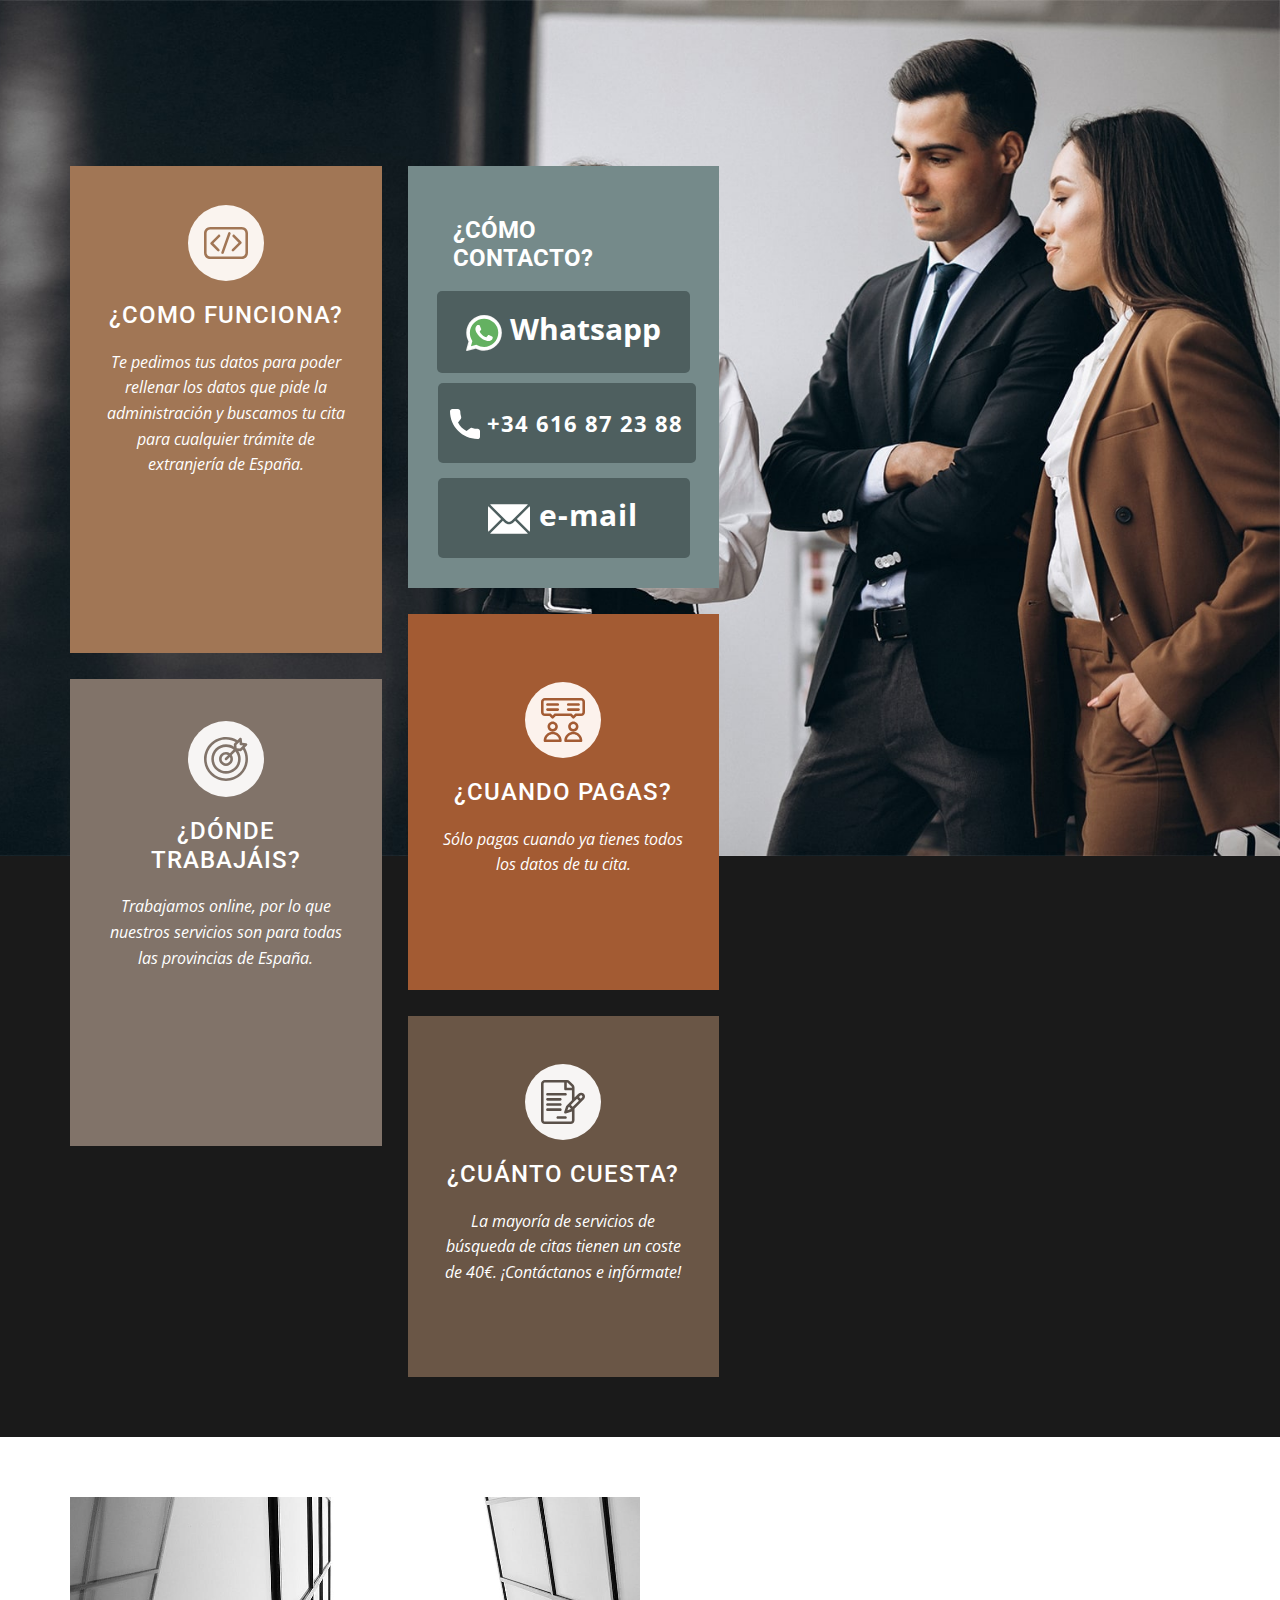
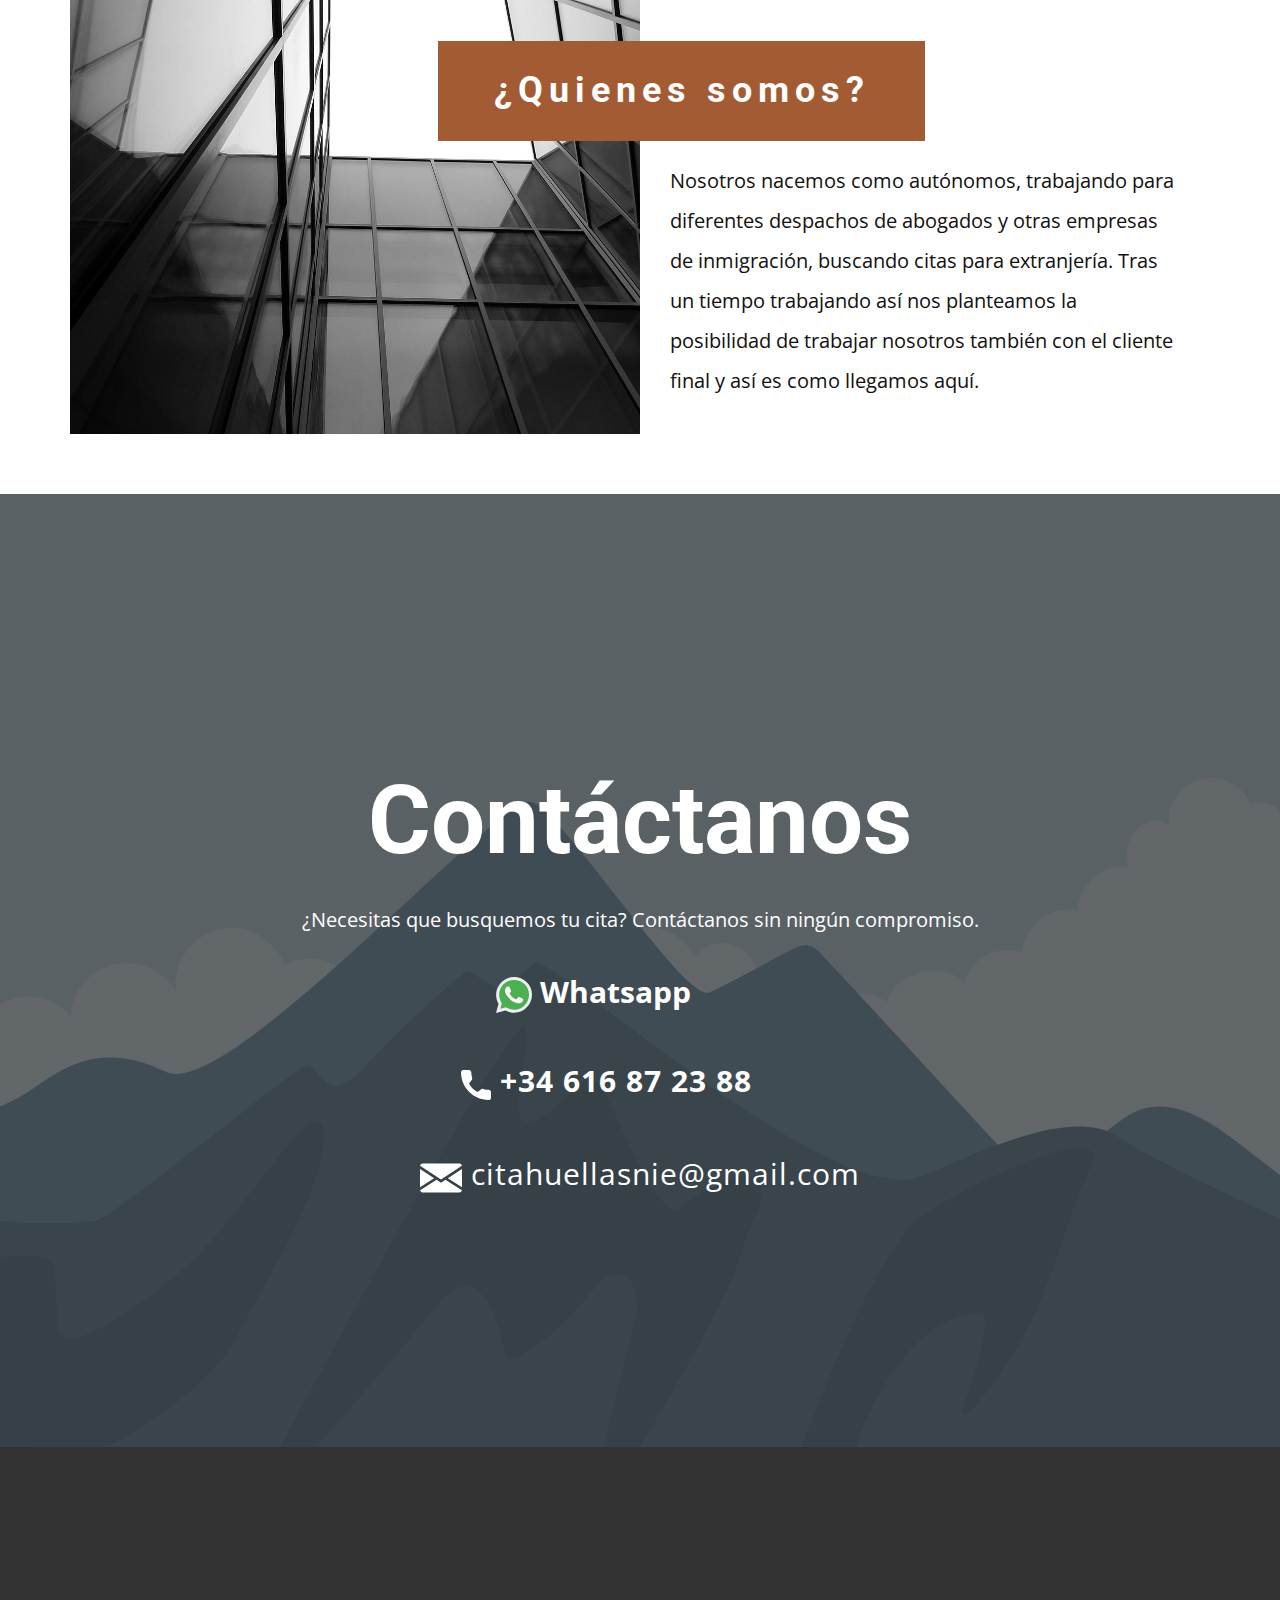
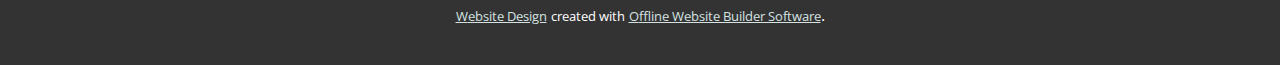
==== commit fb3c34aa: "fix iconos" ====
--- a/index.html
+++ b/index.html
@@ -29,7 +29,7 @@
     <link rel="canonical" href="index.html">
     <meta property="og:url" content="index.html">
   </head>
-  <body data-home-page="https://website225533.nicepage.io/Cita-Extranjería.html?version=fca53dce-0d59-4e5a-9b6b-5123f0666b56" data-home-page-title="Cita Extranjería" class="u-body u-overlap u-overlap-contrast"><header class="u-align-left u-clearfix u-header" id="sec-937b"><div class="u-clearfix u-sheet u-sheet-1"></div></header>
+  <body data-home-page="https://website225533.nicepage.io/Cita-Extranjería.html?version=ef4285c8-a71e-4af0-982d-1b227b2f02fc" data-home-page-title="Cita Extranjería" class="u-body u-overlap u-overlap-contrast"><header class="u-align-left u-clearfix u-header" id="sec-937b"><div class="u-clearfix u-sheet u-sheet-1"></div></header>
     <section class="u-clearfix u-grey-90 u-valign-top-lg u-valign-top-md u-valign-top-xl u-valign-top-xs u-section-1" id="carousel_7c83">
       <img class="u-expanded-width u-image u-image-1" src="images/fdgg-min.jpg">
       <div class="u-clearfix u-gutter-26 u-layout-wrap u-layout-wrap-1">
@@ -146,11 +146,19 @@
       <div class="u-clearfix u-sheet u-sheet-1">
         <h1 class="u-text u-text-default u-title u-text-1">Contáctanos</h1>
         <p class="u-large-text u-text u-text-default u-text-variant u-text-2">¿Necesitas que busquemos tu cita? Contáctanos sin ningún compromiso.</p>
-        <a href="https://api.whatsapp.com/send?phone=34616872388" class="u-active-none u-btn u-button-style u-hover-palette-1-light-2 u-none u-text-body-alt-color u-text-hover-black u-btn-1" target="_blank"><span class="u-file-icon u-icon u-text-palette-4-base u-icon-1"><img src="images/WhatsApp-logo.png" alt=""></span>&nbsp;Whatsapp
+        <a href="https://api.whatsapp.com/send?phone=34616872388" class="u-active-none u-btn u-button-style u-hover-palette-1-light-2 u-none u-text-body-alt-color u-text-hover-black u-btn-1" target="_blank"><span class="u-icon u-text-palette-4-base u-icon-1"><svg xmlns="http://www.w3.org/2000/svg" xmlns:xlink="http://www.w3.org/1999/xlink" version="1.1" xml:space="preserve" class="u-svg-content" viewBox="0 0 24 24" style="width: 1em; height: 1em;"><path d="m20.52 3.449c-2.28-2.204-5.28-3.449-8.475-3.449-9.17 0-14.928 9.935-10.349 17.838l-1.696 6.162 6.335-1.652c2.76 1.491 5.021 1.359 5.716 1.447 10.633 0 15.926-12.864 8.454-20.307z" fill="#eceff1"></path><path d="m12.067 21.751-.006-.001h-.016c-3.182 0-5.215-1.507-5.415-1.594l-3.75.975 1.005-3.645-.239-.375c-.99-1.576-1.516-3.391-1.516-5.26 0-8.793 10.745-13.19 16.963-6.975 6.203 6.15 1.848 16.875-7.026 16.875z" fill="#4caf50"></path><path d="m17.507 14.307-.009.075c-.301-.15-1.767-.867-2.04-.966-.613-.227-.44-.036-1.617 1.312-.175.195-.349.21-.646.075-.3-.15-1.263-.465-2.403-1.485-.888-.795-1.484-1.77-1.66-2.07-.293-.506.32-.578.878-1.634.1-.21.049-.375-.025-.524-.075-.15-.672-1.62-.922-2.206-.24-.584-.487-.51-.672-.51-.576-.05-.997-.042-1.368.344-1.614 1.774-1.207 3.604.174 5.55 2.714 3.552 4.16 4.206 6.804 5.114.714.227 1.365.195 1.88.121.574-.091 1.767-.721 2.016-1.426.255-.705.255-1.29.18-1.425-.074-.135-.27-.21-.57-.345z" fill="#fafafa"></path></svg><img></span>&nbsp;Whatsapp
         </a>
-        <a href="tel:+34616872388" class="u-active-none u-btn u-button-style u-hover-palette-1-light-2 u-none u-text-hover-black u-btn-2"><span class="u-icon u-text-body-color"><svg xmlns="http://www.w3.org/2000/svg" xmlns:xlink="http://www.w3.org/1999/xlink" version="1.1" xml:space="preserve" class="u-svg-content" viewBox="0 0 405.333 405.333" x="0px" y="0px" style="width: 1em; height: 1em;"><path d="M373.333,266.88c-25.003,0-49.493-3.904-72.704-11.563c-11.328-3.904-24.192-0.896-31.637,6.699l-46.016,34.752    c-52.8-28.181-86.592-61.952-114.389-114.368l33.813-44.928c8.512-8.512,11.563-20.971,7.915-32.64    C142.592,81.472,138.667,56.96,138.667,32c0-17.643-14.357-32-32-32H32C14.357,0,0,14.357,0,32    c0,205.845,167.488,373.333,373.333,373.333c17.643,0,32-14.357,32-32V298.88C405.333,281.237,390.976,266.88,373.333,266.88z"></path></svg><img></span>&nbsp;+34 616 87 23 88
+        <a href="tel:+34616872388" class="u-active-none u-btn u-button-style u-hover-palette-1-light-2 u-none u-text-hover-black u-btn-2"><span class="u-icon"><svg xmlns="http://www.w3.org/2000/svg" xmlns:xlink="http://www.w3.org/1999/xlink" version="1.1" xml:space="preserve" class="u-svg-content" viewBox="0 0 405.333 405.333" x="0px" y="0px" style="width: 1em; height: 1em;"><path d="M373.333,266.88c-25.003,0-49.493-3.904-72.704-11.563c-11.328-3.904-24.192-0.896-31.637,6.699l-46.016,34.752    c-52.8-28.181-86.592-61.952-114.389-114.368l33.813-44.928c8.512-8.512,11.563-20.971,7.915-32.64    C142.592,81.472,138.667,56.96,138.667,32c0-17.643-14.357-32-32-32H32C14.357,0,0,14.357,0,32    c0,205.845,167.488,373.333,373.333,373.333c17.643,0,32-14.357,32-32V298.88C405.333,281.237,390.976,266.88,373.333,266.88z"></path></svg><img></span>&nbsp;+34 616 87 23 88
         </a>
-        <a href="mailto:citahuellasnie@gmail.com" class="u-active-none u-border-0 u-btn u-button-style u-hover-palette-1-light-2 u-none u-text-hover-black u-btn-3"><span class="u-icon u-text-body-color u-icon-3"><svg xmlns="http://www.w3.org/2000/svg" xmlns:xlink="http://www.w3.org/1999/xlink" version="1.1" xml:space="preserve" class="u-svg-content" viewBox="0 0 412.72 412.72" x="0px" y="0px" style="width: 1em; height: 1em;"><path d="M404.72,82.944c-0.027,0-0.054,0-0.08,0h0h-27.12v-9.28c0.146-3.673-2.23-6.974-5.76-8    c-18.828-4.934-38.216-7.408-57.68-7.36c-32,0-75.6,7.2-107.84,40c-32-33.12-75.92-40-107.84-40    c-19.464-0.048-38.852,2.426-57.68,7.36c-3.53,1.026-5.906,4.327-5.76,8v9.2H8c-4.418,0-8,3.582-8,8v255.52c0,4.418,3.582,8,8,8    c1.374-0.004,2.724-0.362,3.92-1.04c0.8-0.4,80.8-44.16,192.48-16h1.2h0.72c0.638,0.077,1.282,0.077,1.92,0    c112-28.4,192,15.28,192.48,16c2.475,1.429,5.525,1.429,8,0c2.46-1.42,3.983-4.039,4-6.88V90.944    C412.72,86.526,409.139,82.944,404.72,82.944z M16,333.664V98.944h19.12v200.64c-0.05,4.418,3.491,8.04,7.909,8.09    c0.432,0.005,0.864-0.025,1.291-0.09c16.55-2.527,33.259-3.864,50-4c23.19-0.402,46.283,3.086,68.32,10.32    C112.875,307.886,62.397,314.688,16,333.664z M94.32,287.664c-14.551,0.033-29.085,0.968-43.52,2.8V79.984    c15.576-3.47,31.482-5.241,47.44-5.28c29.92,0,71.2,6.88,99.84,39.2l0.24,199.28C181.68,302.304,149.2,287.664,94.32,287.664z     M214.32,113.904c28.64-32,69.92-39.2,99.84-39.2c15.957,0.047,31.863,1.817,47.44,5.28v210.48    c-14.354-1.849-28.808-2.811-43.28-2.88c-54.56,0-87.12,14.64-104,25.52V113.904z M396.64,333.664    c-46.496-19.028-97.09-25.831-146.96-19.76c22.141-7.26,45.344-10.749,68.64-10.32c16.846,0.094,33.663,1.404,50.32,3.92    c4.368,0.663,8.447-2.341,9.11-6.709c0.065-0.427,0.095-0.859,0.09-1.291V98.944h19.12L396.64,333.664z"></path></svg><img></span>&nbsp;<span style="font-weight: 400;">citahuellasnie@gmail.com</span>
+        <a href="mailto:citahuellasnie@gmail.com" class="u-active-none u-border-0 u-btn u-button-style u-hover-palette-1-light-2 u-none u-text-hover-black u-btn-3"><span class="u-icon u-icon-3"><svg xmlns="http://www.w3.org/2000/svg" xmlns:xlink="http://www.w3.org/1999/xlink" version="1.1" xml:space="preserve" class="u-svg-content" viewBox="0 0 512 512" x="0px" y="0px" style="width: 1em; height: 1em;"><g><g><polygon points="339.392,258.624 512,367.744 512,144.896   "></polygon>
+</g>
+</g><g><g><polygon points="0,144.896 0,367.744 172.608,258.624   "></polygon>
+</g>
+</g><g><g><path d="M480,80H32C16.032,80,3.36,91.904,0.96,107.232L256,275.264l255.04-168.032C508.64,91.904,495.968,80,480,80z"></path>
+</g>
+</g><g><g><path d="M310.08,277.952l-45.28,29.824c-2.688,1.76-5.728,2.624-8.8,2.624c-3.072,0-6.112-0.864-8.8-2.624l-45.28-29.856    L1.024,404.992C3.488,420.192,16.096,432,32,432h448c15.904,0,28.512-11.808,30.976-27.008L310.08,277.952z"></path>
+</g>
+</g></svg><img></span>&nbsp;<span style="font-weight: 400;">citahuellasnie@gmail.com</span>
         </a>
       </div>
     </section>
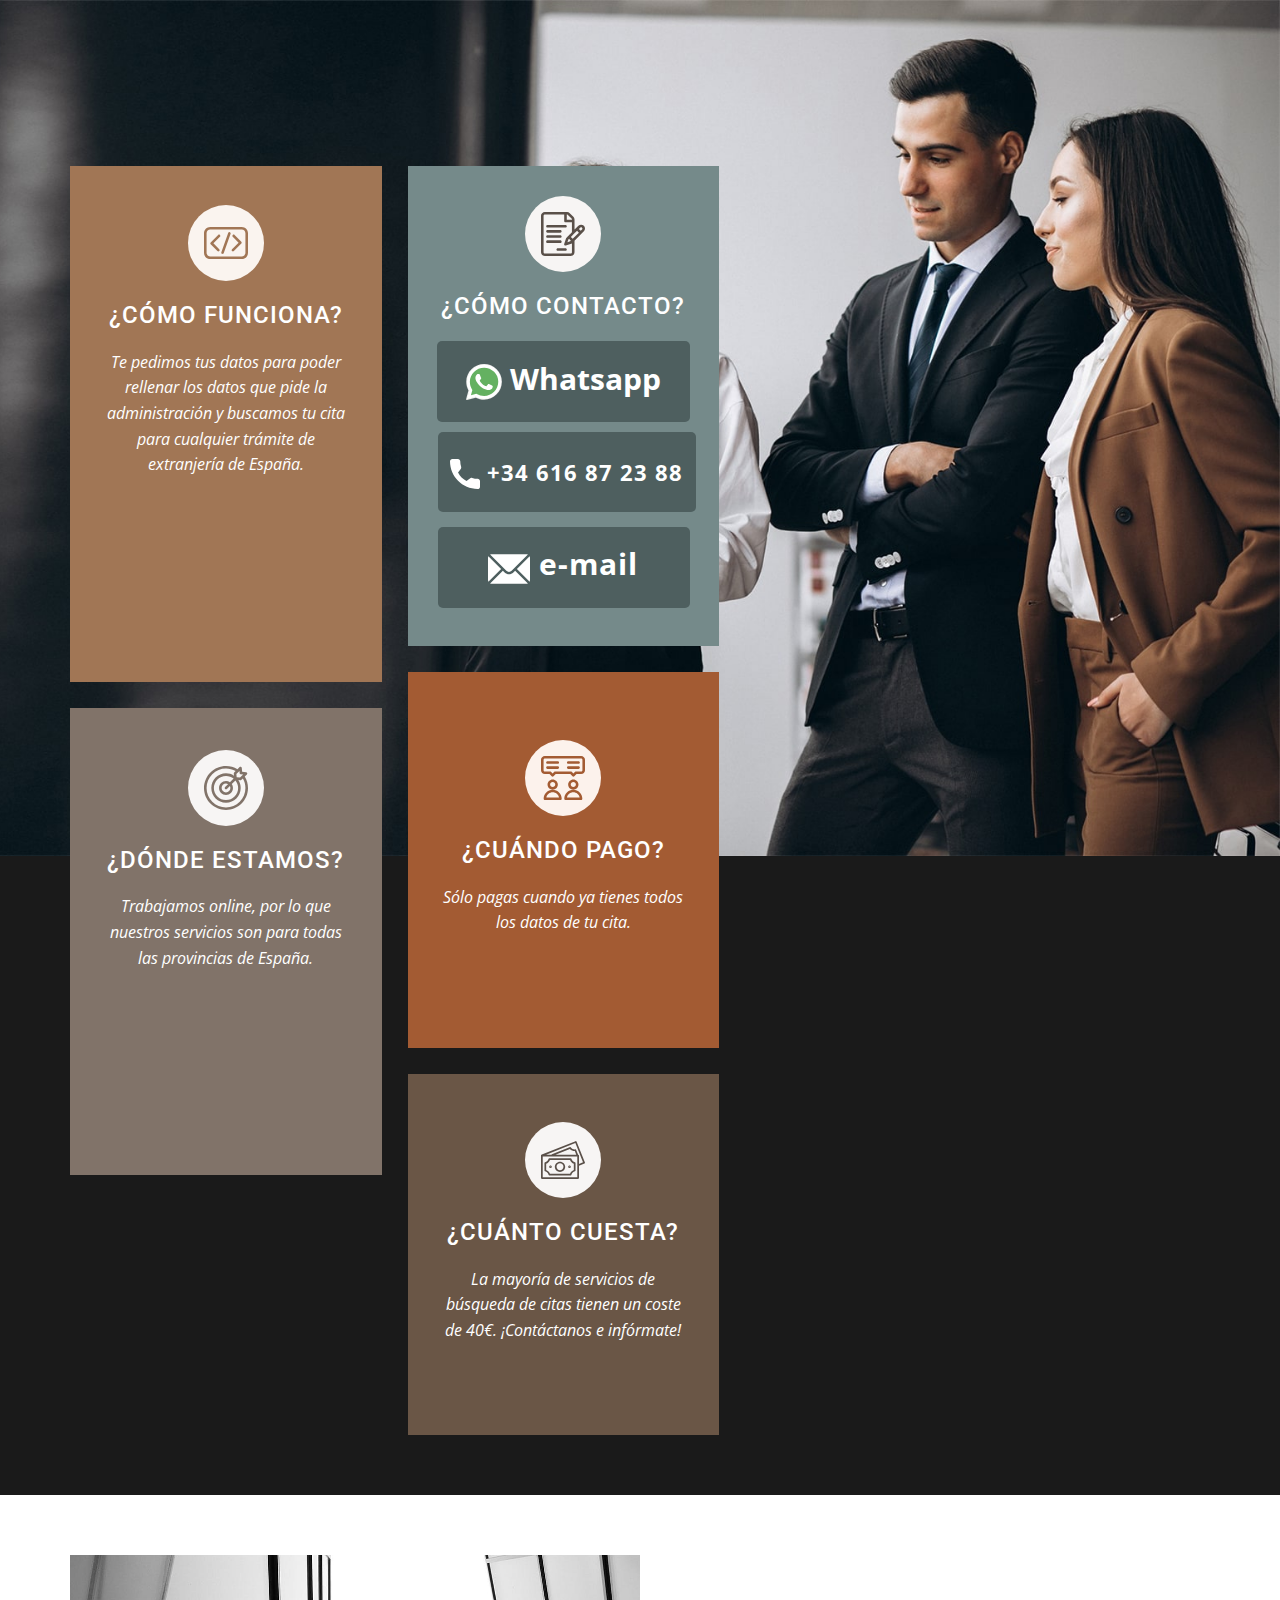
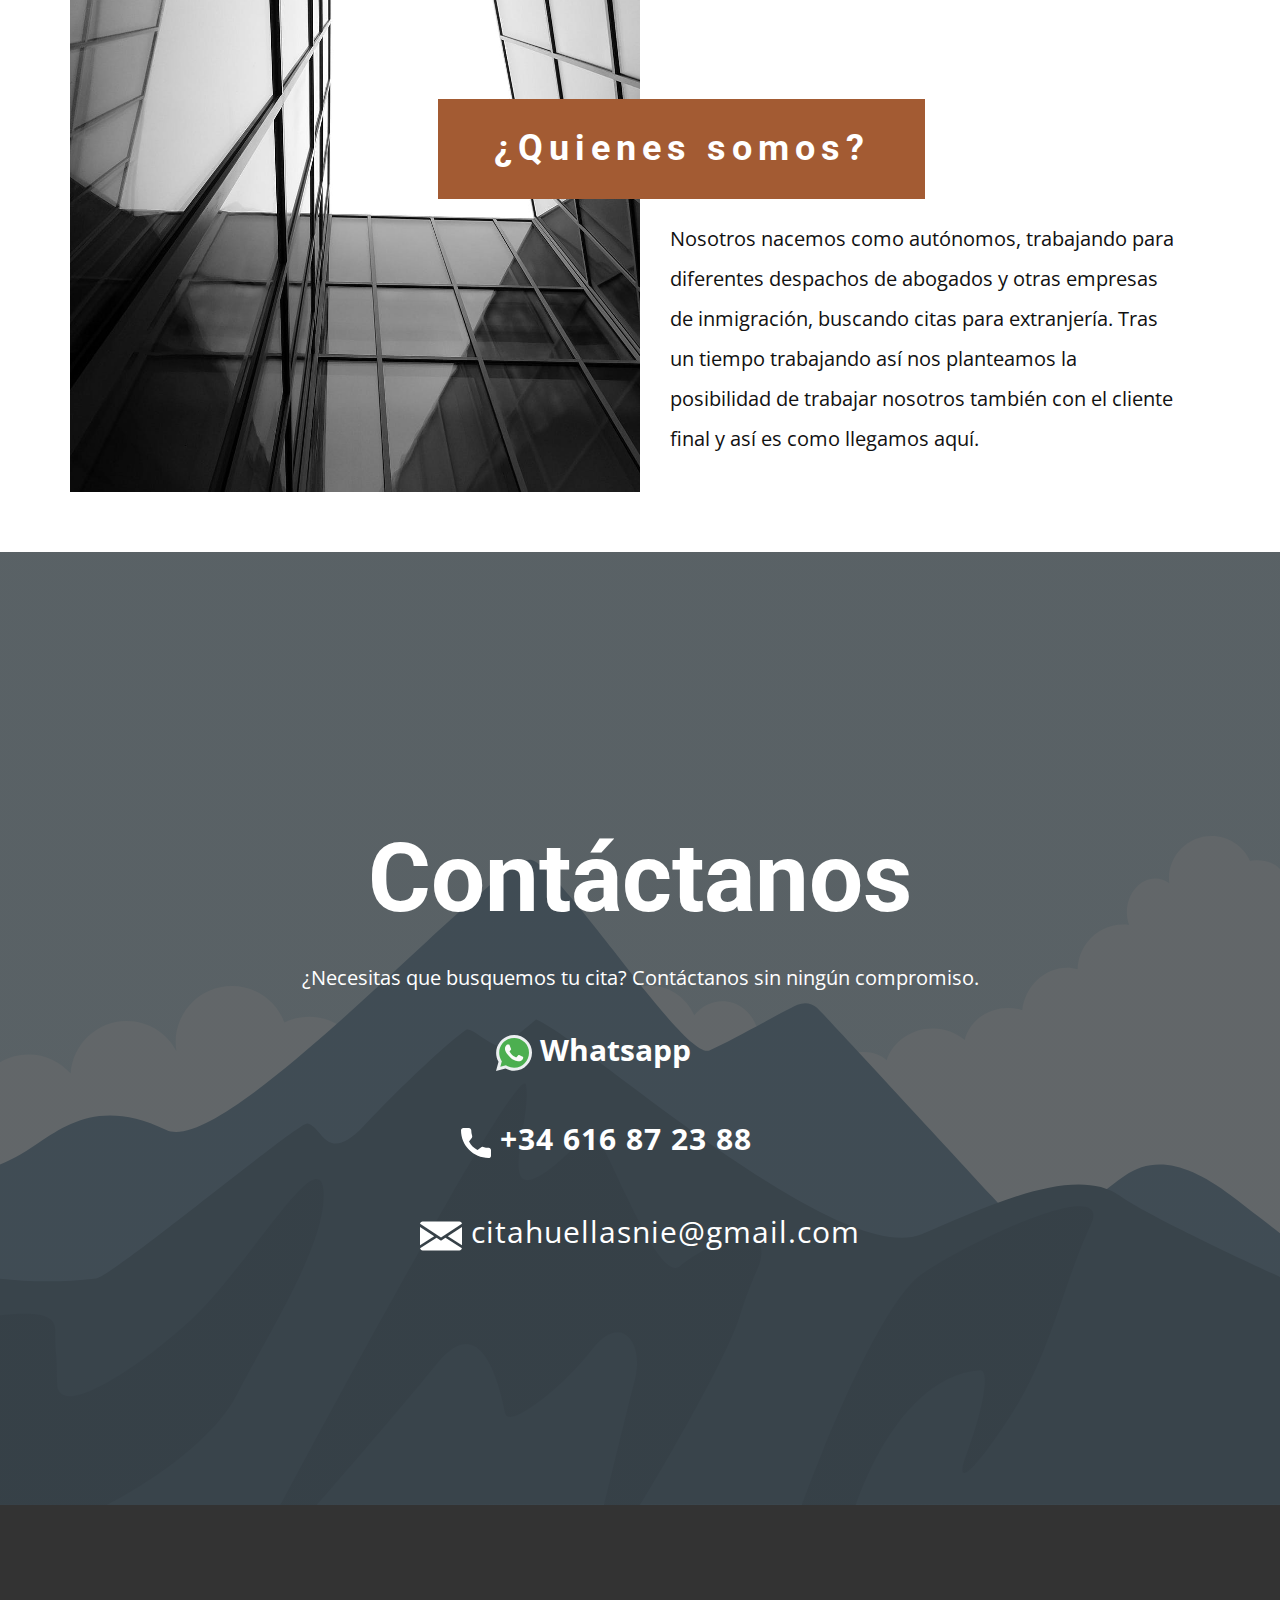
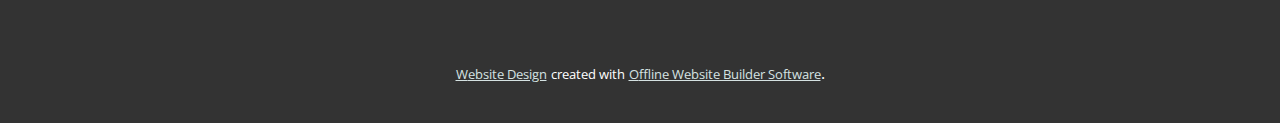
==== commit d1fd0dc2: "fix textos e iconos" ====
--- a/index.html
+++ b/index.html
@@ -29,7 +29,7 @@
     <link rel="canonical" href="index.html">
     <meta property="og:url" content="index.html">
   </head>
-  <body data-home-page="https://website225533.nicepage.io/Cita-Extranjería.html?version=ef4285c8-a71e-4af0-982d-1b227b2f02fc" data-home-page-title="Cita Extranjería" class="u-body u-overlap u-overlap-contrast"><header class="u-align-left u-clearfix u-header" id="sec-937b"><div class="u-clearfix u-sheet u-sheet-1"></div></header>
+  <body data-home-page="https://website225533.nicepage.io/Cita-Extranjería.html?version=f3af5e01-7e2a-46d9-8451-ddf72141fa47" data-home-page-title="Cita Extranjería" class="u-body u-overlap u-overlap-contrast"><header class="u-align-left u-clearfix u-header" id="sec-937b"><div class="u-clearfix u-sheet u-sheet-1"></div></header>
     <section class="u-clearfix u-grey-90 u-valign-top-lg u-valign-top-md u-valign-top-xl u-valign-top-xs u-section-1" id="carousel_7c83">
       <img class="u-expanded-width u-image u-image-1" src="images/fdgg-min.jpg">
       <div class="u-clearfix u-gutter-26 u-layout-wrap u-layout-wrap-1">
@@ -40,13 +40,13 @@
                 <div class="u-align-center u-container-style u-layout-cell u-palette-3-base u-size-20 u-size-30-md u-layout-cell-1">
                   <div class="u-container-layout u-container-layout-1"><span class="u-icon u-icon-rounded u-palette-3-light-3 u-radius-50 u-spacing-16 u-text-palette-3-base u-icon-1"><svg class="u-svg-link" preserveAspectRatio="xMidYMin slice" viewBox="0 0 512 512" style=""><use xlink:href="#svg-e450"></use></svg><svg xmlns="http://www.w3.org/2000/svg" xmlns:xlink="http://www.w3.org/1999/xlink" version="1.1" xml:space="preserve" class="u-svg-content" viewBox="0 0 512 512" id="svg-e450"><g><path d="m164.593 162.777-86.833 86.833c-5.858 5.858-5.858 15.355 0 21.213l78.4 78.4c5.857 5.858 15.355 5.859 21.213 0 5.858-5.858 5.858-15.355 0-21.213l-67.793-67.794 76.226-76.227c5.858-5.858 5.858-15.355 0-21.213s-15.356-5.858-21.213.001z"></path><path d="m355.84 162.777c-5.857-5.858-15.355-5.858-21.213 0s-5.858 15.355 0 21.213l67.793 67.794-76.226 76.227c-5.858 5.858-5.858 15.355 0 21.213 5.857 5.858 15.355 5.859 21.213 0l86.833-86.833c5.858-5.858 5.858-15.355 0-21.213z"></path><path d="m300.389 129.558c-7.814-2.76-16.38 1.338-19.139 9.149l-79.318 224.597c-2.758 7.812 1.337 16.38 9.149 19.139 7.809 2.758 16.38-1.336 19.139-9.149l79.318-224.597c2.758-7.812-1.338-16.381-9.149-19.139z"></path><path d="m439.536 68.701h-367.072c-39.957 0-72.464 32.507-72.464 72.464v229.67c0 39.957 32.507 72.464 72.464 72.464h367.072c39.957 0 72.464-32.507 72.464-72.464v-229.67c0-39.957-32.507-72.464-72.464-72.464zm42.464 302.134c0 23.415-19.049 42.464-42.464 42.464h-367.072c-23.415 0-42.464-19.049-42.464-42.464v-229.67c0-23.415 19.049-42.464 42.464-42.464h367.072c23.415 0 42.464 19.049 42.464 42.464z"></path>
 </g></svg></span>
-                    <h4 class="u-text u-text-body-alt-color u-text-1">¿Como funciona?</h4>
+                    <h4 class="u-text u-text-body-alt-color u-text-1">¿Cómo funciona?</h4>
                     <p class="u-text u-text-2">Te pedimos tus datos para poder rellenar los datos que pide la administración y buscamos tu cita para cualquier trámite de extranjería de España.</p>
                   </div>
                 </div>
                 <div class="u-align-center u-container-style u-layout-cell u-palette-4-base u-size-20 u-size-30-md u-layout-cell-2">
                   <div class="u-container-layout u-container-layout-2"><span class="u-icon u-icon-rounded u-palette-4-light-3 u-radius-50 u-spacing-16 u-text-palette-4-base u-icon-2"><svg class="u-svg-link" preserveAspectRatio="xMidYMin slice" viewBox="0 0 512 512" style=""><use xlink:href="#svg-9d94"></use></svg><svg xmlns="http://www.w3.org/2000/svg" xmlns:xlink="http://www.w3.org/1999/xlink" version="1.1" xml:space="preserve" class="u-svg-content" viewBox="0 0 512 512" id="svg-9d94"><path d="m474.414062 122.4375 24.832032-24.828125c4.125-4.128906 5.484375-10.277344 3.480468-15.757813-2.003906-5.484374-7.007812-9.304687-12.828124-9.796874l-46.066407-3.886719-3.886719-46.066407c-.488281-5.816406-4.3125-10.820312-9.792968-12.824218-5.480469-2.007813-11.628906-.648438-15.757813 3.480468l-24.832031 24.828126c-40.15625-24.621094-86.070312-37.585938-133.5625-37.585938-68.378906 0-132.667969 26.628906-181.019531 74.980469-48.351563 48.351562-74.980469 112.640625-74.980469 181.019531s26.628906 132.667969 74.980469 181.019531c48.351562 48.351563 112.640625 74.980469 181.019531 74.980469s132.667969-26.628906 181.019531-74.980469c48.351563-48.351562 74.980469-112.640625 74.980469-181.019531 0-47.492188-12.964844-93.402344-37.585938-133.5625zm-59.414062-39.125c.617188 7.289062 6.398438 13.070312 13.6875 13.6875l26.503906 2.234375-35.875 35.875-39.125-3.300781-3.300781-39.125 35.875-35.875zm-108 172.6875c0 28.121094-22.878906 51-51 51s-51-22.878906-51-51 22.878906-51 51-51c8.613281 0 16.726562 2.152344 23.847656 5.9375l-34.453125 34.457031c-5.859375 5.855469-5.859375 15.351563 0 21.210938 2.925781 2.929687 6.765625 4.394531 10.605469 4.394531s7.679688-1.464844 10.605469-4.394531l34.457031-34.453125c3.785156 7.121094 5.9375 15.234375 5.9375 23.847656zm-5.347656-66.867188c-13.007813-8.90625-28.730469-14.132812-45.652344-14.132812-44.664062 0-81 36.335938-81 81s36.335938 81 81 81 81-36.335938 81-81c0-16.921875-5.226562-32.644531-14.132812-45.652344l42.828124-42.828125c19.566407 24.210938 31.304688 55 31.304688 88.480469 0 77.746094-63.253906 141-141 141s-141-63.253906-141-141 63.253906-141 141-141c33.480469 0 64.269531 11.738281 88.480469 31.304688zm114.152344 226.671876c-42.683594 42.6875-99.4375 66.195312-159.804688 66.195312s-117.121094-23.507812-159.804688-66.195312c-42.6875-42.683594-66.195312-99.4375-66.195312-159.804688s23.507812-117.121094 66.195312-159.804688c42.683594-42.6875 99.4375-66.195312 159.804688-66.195312 39.492188 0 77.746094 10.144531 111.671875 29.476562l-16.917969 16.917969c-2.734375 2.734375-4.292968 6.398438-4.390625 10.222657-.011719.546874.003907 1.09375.046875 1.644531l2.019532 23.933593c-26.667969-17.203124-58.402344-27.195312-92.429688-27.195312-94.289062 0-171 76.710938-171 171s76.710938 171 171 171 171-76.710938 171-171c0-34.027344-9.992188-65.761719-27.195312-92.429688l23.933593 2.019532c.421875.03125.84375.050781 1.261719.050781.070312 0 .144531-.007813.214844-.011719.199218 0 .394531-.015625.59375-.027344.324218-.019531.652344-.039062.972656-.078124.199219-.027344.398438-.058594.597656-.089844.316406-.050782.628906-.109375.941406-.179688.199219-.046875.394532-.097656.589844-.148437.304688-.082031.605469-.175781.90625-.277344.195313-.066406.386719-.132813.578125-.207031.292969-.113282.582031-.238282.871094-.375.183594-.082032.367187-.164063.550781-.257813.289063-.148437.570313-.3125.847656-.476562.167969-.101563.335938-.195313.5-.296875.296876-.195313.582032-.40625.867188-.621094.132812-.101562.269531-.191406.398438-.296875.40625-.328125.800781-.675781 1.175781-1.050781l16.917969-16.917969c19.332031 33.925781 29.476562 72.179687 29.476562 111.671875 0 60.367188-23.507812 117.121094-66.195312 159.804688zm0 0"></path></svg></span>
-                    <h4 class="u-text u-text-body-alt-color u-text-3">¿Dónde trabajáis?</h4>
+                    <h4 class="u-text u-text-body-alt-color u-text-3">¿Dónde estamos?</h4>
                     <p class="u-text u-text-4">Trabajamos online, por lo que nuestros servicios son para todas las provincias de España.</p>
                   </div>
                 </div>
@@ -58,36 +58,7 @@
             <div class="u-size-30">
               <div class="u-layout-col">
                 <div class="u-container-style u-hidden-sm u-hidden-xs u-layout-cell u-palette-1-dark-1 u-size-20 u-size-30-md u-layout-cell-4">
-                  <div class="u-container-layout u-valign-bottom u-container-layout-4">
-                    <h4 class="u-text u-text-5">¿CÓMO CONTACTO?</h4>
-                    <a href="https://api.whatsapp.com/send?phone=34616872388" class="u-active-none u-align-center u-btn u-btn-round u-button-style u-hover-palette-1-light-2 u-palette-1-dark-2 u-radius-5 u-text-body-alt-color u-text-hover-black u-btn-1" target="_blank"><span class="u-icon u-icon-rectangle u-text-palette-4-base u-icon-3"><svg xmlns="http://www.w3.org/2000/svg" xmlns:xlink="http://www.w3.org/1999/xlink" version="1.1" xml:space="preserve" class="u-svg-content" viewBox="-1 0 512 512" style="width: 1em; height: 1em;"><path d="m10.894531 512c-2.875 0-5.671875-1.136719-7.746093-3.234375-2.734376-2.765625-3.789063-6.78125-2.761719-10.535156l33.285156-121.546875c-20.722656-37.472656-31.648437-79.863282-31.632813-122.894532.058594-139.941406 113.941407-253.789062 253.871094-253.789062 67.871094.0273438 131.644532 26.464844 179.578125 74.433594 47.925781 47.972656 74.308594 111.742187 74.289063 179.558594-.0625 139.945312-113.945313 253.800781-253.867188 253.800781 0 0-.105468 0-.109375 0-40.871093-.015625-81.390625-9.976563-117.46875-28.84375l-124.675781 32.695312c-.914062.238281-1.84375.355469-2.761719.355469zm0 0" fill="#e5e5e5"></path><path d="m10.894531 501.105469 34.46875-125.871094c-21.261719-36.839844-32.445312-78.628906-32.429687-121.441406.054687-133.933594 109.046875-242.898438 242.976562-242.898438 64.992188.027344 125.996094 25.324219 171.871094 71.238281 45.871094 45.914063 71.125 106.945313 71.101562 171.855469-.058593 133.929688-109.066406 242.910157-242.972656 242.910157-.007812 0 .003906 0 0 0h-.105468c-40.664063-.015626-80.617188-10.214844-116.105469-29.570313zm134.769531-77.75 7.378907 4.371093c31 18.398438 66.542969 28.128907 102.789062 28.148438h.078125c111.304688 0 201.898438-90.578125 201.945313-201.902344.019531-53.949218-20.964844-104.679687-59.09375-142.839844-38.132813-38.160156-88.832031-59.1875-142.777344-59.210937-111.394531 0-201.984375 90.566406-202.027344 201.886719-.015625 38.148437 10.65625 75.296875 30.875 107.445312l4.804688 7.640625-20.40625 74.5zm0 0" fill="#fff"></path><path d="m19.34375 492.625 33.277344-121.519531c-20.53125-35.5625-31.324219-75.910157-31.3125-117.234375.050781-129.296875 105.273437-234.488282 234.558594-234.488282 62.75.027344 121.644531 24.449219 165.921874 68.773438 44.289063 44.324219 68.664063 103.242188 68.640626 165.898438-.054688 129.300781-105.28125 234.503906-234.550782 234.503906-.011718 0 .003906 0 0 0h-.105468c-39.253907-.015625-77.828126-9.867188-112.085938-28.539063zm0 0" fill="#64b161"></path><g fill="#fff"><path d="m10.894531 501.105469 34.46875-125.871094c-21.261719-36.839844-32.445312-78.628906-32.429687-121.441406.054687-133.933594 109.046875-242.898438 242.976562-242.898438 64.992188.027344 125.996094 25.324219 171.871094 71.238281 45.871094 45.914063 71.125 106.945313 71.101562 171.855469-.058593 133.929688-109.066406 242.910157-242.972656 242.910157-.007812 0 .003906 0 0 0h-.105468c-40.664063-.015626-80.617188-10.214844-116.105469-29.570313zm134.769531-77.75 7.378907 4.371093c31 18.398438 66.542969 28.128907 102.789062 28.148438h.078125c111.304688 0 201.898438-90.578125 201.945313-201.902344.019531-53.949218-20.964844-104.679687-59.09375-142.839844-38.132813-38.160156-88.832031-59.1875-142.777344-59.210937-111.394531 0-201.984375 90.566406-202.027344 201.886719-.015625 38.148437 10.65625 75.296875 30.875 107.445312l4.804688 7.640625-20.40625 74.5zm0 0"></path><path d="m195.183594 152.246094c-4.546875-10.109375-9.335938-10.3125-13.664063-10.488282-3.539062-.152343-7.589843-.144531-11.632812-.144531-4.046875 0-10.625 1.523438-16.1875 7.597657-5.566407 6.074218-21.253907 20.761718-21.253907 50.632812 0 29.875 21.757813 58.738281 24.792969 62.792969 3.035157 4.050781 42 67.308593 103.707031 91.644531 51.285157 20.226562 61.71875 16.203125 72.851563 15.191406 11.132813-1.011718 35.917969-14.6875 40.976563-28.863281 5.0625-14.175781 5.0625-26.324219 3.542968-28.867187-1.519531-2.527344-5.566406-4.046876-11.636718-7.082032-6.070313-3.035156-35.917969-17.726562-41.484376-19.75-5.566406-2.027344-9.613281-3.035156-13.660156 3.042969-4.050781 6.070313-15.675781 19.742187-19.21875 23.789063-3.542968 4.058593-7.085937 4.566406-13.15625 1.527343-6.070312-3.042969-25.625-9.449219-48.820312-30.132812-18.046875-16.089844-30.234375-35.964844-33.777344-42.042969-3.539062-6.070312-.058594-9.070312 2.667969-12.386719 4.910156-5.972656 13.148437-16.710937 15.171875-20.757812 2.023437-4.054688 1.011718-7.597657-.503906-10.636719-1.519532-3.035156-13.320313-33.058594-18.714844-45.066406zm0 0" fill-rule="evenodd"></path>
-</g></svg><img></span>&nbsp;Whatsapp
-                    </a>
-                    <a href="tel:+34616872388" class="u-btn u-btn-round u-button-style u-hover-palette-1-light-2 u-palette-1-dark-2 u-radius-5 u-text-body-alt-color u-text-hover-black u-btn-2">
-                      <span style="font-size: 1.625rem;"></span><span class="u-icon u-text-body-color"><svg xmlns="http://www.w3.org/2000/svg" xmlns:xlink="http://www.w3.org/1999/xlink" version="1.1" xml:space="preserve" class="u-svg-content" viewBox="0 0 405.333 405.333" x="0px" y="0px" style="width: 1em; height: 1em;"><path d="M373.333,266.88c-25.003,0-49.493-3.904-72.704-11.563c-11.328-3.904-24.192-0.896-31.637,6.699l-46.016,34.752    c-52.8-28.181-86.592-61.952-114.389-114.368l33.813-44.928c8.512-8.512,11.563-20.971,7.915-32.64    C142.592,81.472,138.667,56.96,138.667,32c0-17.643-14.357-32-32-32H32C14.357,0,0,14.357,0,32    c0,205.845,167.488,373.333,373.333,373.333c17.643,0,32-14.357,32-32V298.88C405.333,281.237,390.976,266.88,373.333,266.88z"></path></svg><img></span>
-                      <span style="font-size: 1.375rem;">&nbsp;+34 616 87 23 88</span>
-                    </a>
-                    <a href="mailto:citahuellasnie@gmail.com" class="u-active-none u-align-center u-btn u-btn-round u-button-style u-hover-palette-1-light-2 u-palette-1-dark-2 u-radius-5 u-text-body-alt-color u-text-hover-black u-btn-3"><span class="u-icon u-icon-circle u-icon-5"><svg xmlns="http://www.w3.org/2000/svg" xmlns:xlink="http://www.w3.org/1999/xlink" version="1.1" xml:space="preserve" class="u-svg-content" viewBox="0 0 512 512" x="0px" y="0px" style="width: 1em; height: 1em;"><g><g><path d="M507.49,101.721L352.211,256L507.49,410.279c2.807-5.867,4.51-12.353,4.51-19.279V121    C512,114.073,510.297,107.588,507.49,101.721z"></path>
-</g>
-</g><g><g><path d="M467,76H45c-6.927,0-13.412,1.703-19.279,4.51l198.463,197.463c17.548,17.548,46.084,17.548,63.632,0L486.279,80.51    C480.412,77.703,473.927,76,467,76z"></path>
-</g>
-</g><g><g><path d="M4.51,101.721C1.703,107.588,0,114.073,0,121v270c0,6.927,1.703,13.413,4.51,19.279L159.789,256L4.51,101.721z"></path>
-</g>
-</g><g><g><path d="M331,277.211l-21.973,21.973c-29.239,29.239-76.816,29.239-106.055,0L181,277.211L25.721,431.49    C31.588,434.297,38.073,436,45,436h422c6.927,0,13.412-1.703,19.279-4.51L331,277.211z"></path>
-</g>
-</g></svg><img></span>&nbsp;e-mail
-                    </a>
-                  </div>
-                </div>
-                <div class="u-align-center u-container-style u-layout-cell u-palette-2-base u-size-20 u-size-30-md u-layout-cell-5">
-                  <div class="u-container-layout u-container-layout-5"><span class="u-icon u-icon-rounded u-palette-2-light-3 u-radius-50 u-spacing-16 u-text-palette-2-base u-icon-6"><svg class="u-svg-link" preserveAspectRatio="xMidYMin slice" viewBox="0 0 512 512" style=""><use xlink:href="#svg-a886"></use></svg><svg xmlns="http://www.w3.org/2000/svg" xmlns:xlink="http://www.w3.org/1999/xlink" version="1.1" xml:space="preserve" class="u-svg-content" viewBox="0 0 512 512" id="svg-a886"><g><path d="m196 332c0-33.084-26.916-60-60-60s-60 26.916-60 60 26.916 60 60 60 60-26.916 60-60zm-60 30c-16.542 0-30-13.458-30-30s13.458-30 30-30 30 13.458 30 30-13.458 30-30 30z"></path><path d="m136 392c-57.897 0-105 47.103-105 105 0 8.284 6.716 15 15 15h180c8.284 0 15-6.716 15-15 0-57.897-47.103-105-105-105zm-73.493 90c6.969-34.191 37.274-60 73.493-60s66.524 25.809 73.493 60z"></path><path d="m436 332c0-33.084-26.916-60-60-60s-60 26.916-60 60 26.916 60 60 60 60-26.916 60-60zm-60 30c-16.542 0-30-13.458-30-30s13.458-30 30-30 30 13.458 30 30-13.458 30-30 30z"></path><path d="m376 392c-57.897 0-105 47.103-105 105 0 8.284 6.716 15 15 15h180c8.284 0 15-6.716 15-15 0-57.897-47.103-105-105-105zm-73.493 90c6.969-34.191 37.274-60 73.493-60s66.524 25.809 73.493 60z"></path><path d="m195 60h-120c-8.284 0-15 6.716-15 15s6.716 15 15 15h120c8.284 0 15-6.716 15-15s-6.716-15-15-15z"></path><path d="m195 120h-120c-8.284 0-15 6.716-15 15s6.716 15 15 15h120c8.284 0 15-6.716 15-15s-6.716-15-15-15z"></path><path d="m437 60h-120c-8.284 0-15 6.716-15 15s6.716 15 15 15h120c8.284 0 15-6.716 15-15s-6.716-15-15-15z"></path><path d="m437 120h-120c-8.284 0-15 6.716-15 15s6.716 15 15 15h120c8.284 0 15-6.716 15-15s-6.716-15-15-15z"></path><path d="m467 0h-422c-24.813 0-45 20.187-45 45v120c0 24.813 20.187 45 45 45h53.787l25.607 25.607c5.857 5.858 15.355 5.858 21.213 0l25.606-25.607h169.573l25.607 25.607c5.857 5.857 15.355 5.858 21.213 0l25.607-25.607h53.787c24.813 0 45-20.187 45-45v-120c0-24.813-20.187-45-45-45zm15 165c0 8.271-6.729 15-15 15h-60c-3.978 0-7.793 1.58-10.606 4.393l-19.394 19.394-19.394-19.394c-2.813-2.813-6.628-4.393-10.606-4.393h-182c-3.978 0-7.793 1.58-10.606 4.393l-19.394 19.394-19.394-19.394c-2.813-2.813-6.628-4.393-10.606-4.393h-60c-8.271 0-15-6.729-15-15v-120c0-8.271 6.729-15 15-15h422c8.271 0 15 6.729 15 15z"></path>
-</g></svg></span>
-                    <h4 class="u-text u-text-body-alt-color u-text-6">¿Cuando pagas?</h4>
-                    <p class="u-text u-text-7">Sólo pagas cuando ya tienes todos los datos de tu cita.</p>
-                  </div>
-                </div>
-                <div class="u-align-center u-container-style u-layout-cell u-palette-3-dark-2 u-size-20 u-size-60-md u-layout-cell-6">
-                  <div class="u-container-layout u-container-layout-6"><span class="u-icon u-icon-rounded u-palette-4-light-3 u-radius-50 u-spacing-16 u-text-palette-4-dark-2 u-icon-7"><svg class="u-svg-link" preserveAspectRatio="xMidYMin slice" viewBox="0 0 512 512" style=""><use xlink:href="#svg-16ef"></use></svg><svg xmlns="http://www.w3.org/2000/svg" xmlns:xlink="http://www.w3.org/1999/xlink" version="1.1" xml:space="preserve" class="u-svg-content" viewBox="0 0 512 512" x="0px" y="0px" id="svg-16ef" style="enable-background:new 0 0 512 512;"><g><g><path d="M498.791,161.127c-17.545-17.546-46.094-17.545-63.645,0.004c-5.398,5.403-39.863,39.896-45.128,45.166V87.426
+                  <div class="u-container-layout u-container-layout-4"><span class="u-align-center u-icon u-icon-rounded u-palette-4-light-3 u-radius-50 u-spacing-16 u-text-palette-4-dark-2 u-icon-3"><svg class="u-svg-link" preserveAspectRatio="xMidYMin slice" viewBox="0 0 512 512" style=""><use xlink:href="#svg-64c8"></use></svg><svg xmlns="http://www.w3.org/2000/svg" xmlns:xlink="http://www.w3.org/1999/xlink" version="1.1" xml:space="preserve" class="u-svg-content" viewBox="0 0 512 512" x="0px" y="0px" id="svg-64c8" style="enable-background:new 0 0 512 512;"><g><g><path d="M498.791,161.127c-17.545-17.546-46.094-17.545-63.645,0.004c-5.398,5.403-39.863,39.896-45.128,45.166V87.426
 			c0-12.02-4.681-23.32-13.181-31.819L334.412,13.18C325.913,4.68,314.612,0,302.592,0H45.018c-24.813,0-45,20.187-45,45v422
 			c0,24.813,20.187,45,45,45h300c24.813,0,45-20.187,45-45V333.631L498.79,224.767C516.377,207.181,516.381,178.715,498.791,161.127
 			z M300.019,30c2.834,0,8.295-0.491,13.18,4.393l42.426,42.427c4.76,4.761,4.394,9.978,4.394,13.18h-60V30z M360.018,467
@@ -107,6 +78,38 @@
 </g><g><g><path d="M225.018,330h-150c-8.284,0-15,6.716-15,15s6.716,15,15,15h150c8.284,0,15-6.716,15-15S233.302,330,225.018,330z"></path>
 </g>
 </g><g><g><path d="M285.018,422h-90c-8.284,0-15,6.716-15,15s6.716,15,15,15h90c8.284,0,15-6.716,15-15S293.302,422,285.018,422z"></path>
+</g>
+</g></svg></span>
+                    <h4 class="u-align-center u-text u-text-body-alt-color u-text-5" data-animation-name="" data-animation-duration="0" data-animation-delay="0" data-animation-direction="">¿Cómo contacto?</h4>
+                    <a href="https://api.whatsapp.com/send?phone=34616872388" class="u-active-none u-align-center u-btn u-btn-round u-button-style u-hover-palette-1-light-2 u-palette-1-dark-2 u-radius-5 u-text-body-alt-color u-text-hover-black u-btn-1" target="_blank"><span class="u-icon u-icon-rectangle u-text-palette-4-base u-icon-4"><svg xmlns="http://www.w3.org/2000/svg" xmlns:xlink="http://www.w3.org/1999/xlink" version="1.1" xml:space="preserve" class="u-svg-content" viewBox="-1 0 512 512" style="width: 1em; height: 1em;"><path d="m10.894531 512c-2.875 0-5.671875-1.136719-7.746093-3.234375-2.734376-2.765625-3.789063-6.78125-2.761719-10.535156l33.285156-121.546875c-20.722656-37.472656-31.648437-79.863282-31.632813-122.894532.058594-139.941406 113.941407-253.789062 253.871094-253.789062 67.871094.0273438 131.644532 26.464844 179.578125 74.433594 47.925781 47.972656 74.308594 111.742187 74.289063 179.558594-.0625 139.945312-113.945313 253.800781-253.867188 253.800781 0 0-.105468 0-.109375 0-40.871093-.015625-81.390625-9.976563-117.46875-28.84375l-124.675781 32.695312c-.914062.238281-1.84375.355469-2.761719.355469zm0 0" fill="#e5e5e5"></path><path d="m10.894531 501.105469 34.46875-125.871094c-21.261719-36.839844-32.445312-78.628906-32.429687-121.441406.054687-133.933594 109.046875-242.898438 242.976562-242.898438 64.992188.027344 125.996094 25.324219 171.871094 71.238281 45.871094 45.914063 71.125 106.945313 71.101562 171.855469-.058593 133.929688-109.066406 242.910157-242.972656 242.910157-.007812 0 .003906 0 0 0h-.105468c-40.664063-.015626-80.617188-10.214844-116.105469-29.570313zm134.769531-77.75 7.378907 4.371093c31 18.398438 66.542969 28.128907 102.789062 28.148438h.078125c111.304688 0 201.898438-90.578125 201.945313-201.902344.019531-53.949218-20.964844-104.679687-59.09375-142.839844-38.132813-38.160156-88.832031-59.1875-142.777344-59.210937-111.394531 0-201.984375 90.566406-202.027344 201.886719-.015625 38.148437 10.65625 75.296875 30.875 107.445312l4.804688 7.640625-20.40625 74.5zm0 0" fill="#fff"></path><path d="m19.34375 492.625 33.277344-121.519531c-20.53125-35.5625-31.324219-75.910157-31.3125-117.234375.050781-129.296875 105.273437-234.488282 234.558594-234.488282 62.75.027344 121.644531 24.449219 165.921874 68.773438 44.289063 44.324219 68.664063 103.242188 68.640626 165.898438-.054688 129.300781-105.28125 234.503906-234.550782 234.503906-.011718 0 .003906 0 0 0h-.105468c-39.253907-.015625-77.828126-9.867188-112.085938-28.539063zm0 0" fill="#64b161"></path><g fill="#fff"><path d="m10.894531 501.105469 34.46875-125.871094c-21.261719-36.839844-32.445312-78.628906-32.429687-121.441406.054687-133.933594 109.046875-242.898438 242.976562-242.898438 64.992188.027344 125.996094 25.324219 171.871094 71.238281 45.871094 45.914063 71.125 106.945313 71.101562 171.855469-.058593 133.929688-109.066406 242.910157-242.972656 242.910157-.007812 0 .003906 0 0 0h-.105468c-40.664063-.015626-80.617188-10.214844-116.105469-29.570313zm134.769531-77.75 7.378907 4.371093c31 18.398438 66.542969 28.128907 102.789062 28.148438h.078125c111.304688 0 201.898438-90.578125 201.945313-201.902344.019531-53.949218-20.964844-104.679687-59.09375-142.839844-38.132813-38.160156-88.832031-59.1875-142.777344-59.210937-111.394531 0-201.984375 90.566406-202.027344 201.886719-.015625 38.148437 10.65625 75.296875 30.875 107.445312l4.804688 7.640625-20.40625 74.5zm0 0"></path><path d="m195.183594 152.246094c-4.546875-10.109375-9.335938-10.3125-13.664063-10.488282-3.539062-.152343-7.589843-.144531-11.632812-.144531-4.046875 0-10.625 1.523438-16.1875 7.597657-5.566407 6.074218-21.253907 20.761718-21.253907 50.632812 0 29.875 21.757813 58.738281 24.792969 62.792969 3.035157 4.050781 42 67.308593 103.707031 91.644531 51.285157 20.226562 61.71875 16.203125 72.851563 15.191406 11.132813-1.011718 35.917969-14.6875 40.976563-28.863281 5.0625-14.175781 5.0625-26.324219 3.542968-28.867187-1.519531-2.527344-5.566406-4.046876-11.636718-7.082032-6.070313-3.035156-35.917969-17.726562-41.484376-19.75-5.566406-2.027344-9.613281-3.035156-13.660156 3.042969-4.050781 6.070313-15.675781 19.742187-19.21875 23.789063-3.542968 4.058593-7.085937 4.566406-13.15625 1.527343-6.070312-3.042969-25.625-9.449219-48.820312-30.132812-18.046875-16.089844-30.234375-35.964844-33.777344-42.042969-3.539062-6.070312-.058594-9.070312 2.667969-12.386719 4.910156-5.972656 13.148437-16.710937 15.171875-20.757812 2.023437-4.054688 1.011718-7.597657-.503906-10.636719-1.519532-3.035156-13.320313-33.058594-18.714844-45.066406zm0 0" fill-rule="evenodd"></path>
+</g></svg><img></span>&nbsp;Whatsapp
+                    </a>
+                    <a href="tel:+34616872388" class="u-btn u-btn-round u-button-style u-hover-palette-1-light-2 u-palette-1-dark-2 u-radius-5 u-text-body-alt-color u-text-hover-black u-btn-2">
+                      <span style="font-size: 1.625rem;"></span><span class="u-icon u-text-body-color"><svg xmlns="http://www.w3.org/2000/svg" xmlns:xlink="http://www.w3.org/1999/xlink" version="1.1" xml:space="preserve" class="u-svg-content" viewBox="0 0 405.333 405.333" x="0px" y="0px" style="width: 1em; height: 1em;"><path d="M373.333,266.88c-25.003,0-49.493-3.904-72.704-11.563c-11.328-3.904-24.192-0.896-31.637,6.699l-46.016,34.752    c-52.8-28.181-86.592-61.952-114.389-114.368l33.813-44.928c8.512-8.512,11.563-20.971,7.915-32.64    C142.592,81.472,138.667,56.96,138.667,32c0-17.643-14.357-32-32-32H32C14.357,0,0,14.357,0,32    c0,205.845,167.488,373.333,373.333,373.333c17.643,0,32-14.357,32-32V298.88C405.333,281.237,390.976,266.88,373.333,266.88z"></path></svg><img></span>
+                      <span style="font-size: 1.375rem;">&nbsp;+34 616 87 23 88</span>
+                    </a>
+                    <a href="mailto:citahuellasnie@gmail.com" class="u-active-none u-align-center u-btn u-btn-round u-button-style u-hover-palette-1-light-2 u-palette-1-dark-2 u-radius-5 u-text-body-alt-color u-text-hover-black u-btn-3"><span class="u-icon u-icon-circle u-icon-6"><svg xmlns="http://www.w3.org/2000/svg" xmlns:xlink="http://www.w3.org/1999/xlink" version="1.1" xml:space="preserve" class="u-svg-content" viewBox="0 0 512 512" x="0px" y="0px" style="width: 1em; height: 1em;"><g><g><path d="M507.49,101.721L352.211,256L507.49,410.279c2.807-5.867,4.51-12.353,4.51-19.279V121    C512,114.073,510.297,107.588,507.49,101.721z"></path>
+</g>
+</g><g><g><path d="M467,76H45c-6.927,0-13.412,1.703-19.279,4.51l198.463,197.463c17.548,17.548,46.084,17.548,63.632,0L486.279,80.51    C480.412,77.703,473.927,76,467,76z"></path>
+</g>
+</g><g><g><path d="M4.51,101.721C1.703,107.588,0,114.073,0,121v270c0,6.927,1.703,13.413,4.51,19.279L159.789,256L4.51,101.721z"></path>
+</g>
+</g><g><g><path d="M331,277.211l-21.973,21.973c-29.239,29.239-76.816,29.239-106.055,0L181,277.211L25.721,431.49    C31.588,434.297,38.073,436,45,436h422c6.927,0,13.412-1.703,19.279-4.51L331,277.211z"></path>
+</g>
+</g></svg><img></span>&nbsp;e-mail
+                    </a>
+                  </div>
+                </div>
+                <div class="u-align-center u-container-style u-layout-cell u-palette-2-base u-size-20 u-size-30-md u-layout-cell-5">
+                  <div class="u-container-layout u-container-layout-5"><span class="u-icon u-icon-rounded u-palette-2-light-3 u-radius-50 u-spacing-16 u-text-palette-2-base u-icon-7"><svg class="u-svg-link" preserveAspectRatio="xMidYMin slice" viewBox="0 0 512 512" style=""><use xlink:href="#svg-a886"></use></svg><svg xmlns="http://www.w3.org/2000/svg" xmlns:xlink="http://www.w3.org/1999/xlink" version="1.1" xml:space="preserve" class="u-svg-content" viewBox="0 0 512 512" id="svg-a886"><g><path d="m196 332c0-33.084-26.916-60-60-60s-60 26.916-60 60 26.916 60 60 60 60-26.916 60-60zm-60 30c-16.542 0-30-13.458-30-30s13.458-30 30-30 30 13.458 30 30-13.458 30-30 30z"></path><path d="m136 392c-57.897 0-105 47.103-105 105 0 8.284 6.716 15 15 15h180c8.284 0 15-6.716 15-15 0-57.897-47.103-105-105-105zm-73.493 90c6.969-34.191 37.274-60 73.493-60s66.524 25.809 73.493 60z"></path><path d="m436 332c0-33.084-26.916-60-60-60s-60 26.916-60 60 26.916 60 60 60 60-26.916 60-60zm-60 30c-16.542 0-30-13.458-30-30s13.458-30 30-30 30 13.458 30 30-13.458 30-30 30z"></path><path d="m376 392c-57.897 0-105 47.103-105 105 0 8.284 6.716 15 15 15h180c8.284 0 15-6.716 15-15 0-57.897-47.103-105-105-105zm-73.493 90c6.969-34.191 37.274-60 73.493-60s66.524 25.809 73.493 60z"></path><path d="m195 60h-120c-8.284 0-15 6.716-15 15s6.716 15 15 15h120c8.284 0 15-6.716 15-15s-6.716-15-15-15z"></path><path d="m195 120h-120c-8.284 0-15 6.716-15 15s6.716 15 15 15h120c8.284 0 15-6.716 15-15s-6.716-15-15-15z"></path><path d="m437 60h-120c-8.284 0-15 6.716-15 15s6.716 15 15 15h120c8.284 0 15-6.716 15-15s-6.716-15-15-15z"></path><path d="m437 120h-120c-8.284 0-15 6.716-15 15s6.716 15 15 15h120c8.284 0 15-6.716 15-15s-6.716-15-15-15z"></path><path d="m467 0h-422c-24.813 0-45 20.187-45 45v120c0 24.813 20.187 45 45 45h53.787l25.607 25.607c5.857 5.858 15.355 5.858 21.213 0l25.606-25.607h169.573l25.607 25.607c5.857 5.857 15.355 5.858 21.213 0l25.607-25.607h53.787c24.813 0 45-20.187 45-45v-120c0-24.813-20.187-45-45-45zm15 165c0 8.271-6.729 15-15 15h-60c-3.978 0-7.793 1.58-10.606 4.393l-19.394 19.394-19.394-19.394c-2.813-2.813-6.628-4.393-10.606-4.393h-182c-3.978 0-7.793 1.58-10.606 4.393l-19.394 19.394-19.394-19.394c-2.813-2.813-6.628-4.393-10.606-4.393h-60c-8.271 0-15-6.729-15-15v-120c0-8.271 6.729-15 15-15h422c8.271 0 15 6.729 15 15z"></path>
+</g></svg></span>
+                    <h4 class="u-text u-text-body-alt-color u-text-6">¿Cuándo pago?</h4>
+                    <p class="u-text u-text-7">Sólo pagas cuando ya tienes todos los datos de tu cita.</p>
+                  </div>
+                </div>
+                <div class="u-align-center u-container-style u-layout-cell u-palette-3-dark-2 u-size-20 u-size-60-md u-layout-cell-6">
+                  <div class="u-container-layout u-container-layout-6"><span class="u-icon u-icon-rounded u-palette-4-light-3 u-radius-50 u-spacing-16 u-text-palette-4-dark-2 u-icon-8"><svg class="u-svg-link" preserveAspectRatio="xMidYMin slice" viewBox="0 0 407.534 407.534" style=""><use xlink:href="#svg-382f"></use></svg><svg xmlns="http://www.w3.org/2000/svg" xmlns:xlink="http://www.w3.org/1999/xlink" version="1.1" xml:space="preserve" class="u-svg-content" viewBox="0 0 407.534 407.534" x="0px" y="0px" id="svg-382f" style="enable-background:new 0 0 407.534 407.534;"><g><g><g><path d="M406.962,226.838c-0.001-0.002-0.001-0.003-0.002-0.005l-76.944-193.2c-1.633-4.105-6.286-6.109-10.391-4.476     c-0.003,0.001-0.006,0.002-0.009,0.004L7.464,153.457c-1.273,0.55-2.377,1.428-3.2,2.544C1.668,157.35,0.028,160.02,0,162.945     v208c0,4.418,3.582,8,8,8h336c4.418,0,8-3.582,8-8v-113.6l50.496-20.112C406.6,235.596,408.599,230.942,406.962,226.838z      M336,362.945H16v-192h320V362.945z M133.48,154.985l133.952-53.376c11.955,12.566,28.52,19.708,45.864,19.776l13.36,33.6H133.48     z M352,240.161v-77.216c0-4.418-3.582-8-8-8h-0.128l-16.952-42.576c-0.188-0.355-0.407-0.693-0.656-1.008     c-0.858-3.853-4.426-6.482-8.36-6.16c-16.138,1.471-31.925-5.327-41.944-18.064c-2.493-3.077-6.875-3.842-10.264-1.792     c-0.38,0.045-0.757,0.115-1.128,0.208l-163.536,65.12c-1.979,0.776-3.562,2.315-4.392,4.272H46.976l271.136-107.96l71.032,178.36     L352,240.161z"></path><path d="M37.712,308.937c15.532,4.591,27.686,16.73,32.296,32.256c1.011,3.389,4.128,5.711,7.664,5.712     c0.415-0.026,0.827-0.088,1.232-0.184c0.359,0.102,0.726,0.177,1.096,0.224h192c0.33-0.043,0.656-0.11,0.976-0.2     c3.997,0.972,8.025-1.479,8.998-5.476c0.003-0.015,0.007-0.029,0.01-0.044c4.598-15.542,16.754-27.698,32.296-32.296     c3.769-1.152,6.111-4.908,5.488-8.8c0.107-0.388,0.184-0.784,0.232-1.184v-64c-0.047-0.401-0.127-0.797-0.24-1.184     c0.627-3.893-1.716-7.651-5.488-8.8c-15.542-4.597-27.695-16.758-32.28-32.304c-1.158-3.795-4.951-6.143-8.864-5.488     c-0.37-0.103-0.747-0.178-1.128-0.224H80c-0.403,0.048-0.802,0.128-1.192,0.24c-3.891-0.62-7.645,1.721-8.8,5.488     c-4.601,15.539-16.756,27.691-32.296,32.288c-3.769,1.152-6.111,4.908-5.488,8.8c-0.104,0.389-0.179,0.784-0.224,1.184v64     c0.046,0.376,0.121,0.748,0.224,1.112C31.568,303.974,33.915,307.772,37.712,308.937z M48,238.193     c16.064-6.452,28.796-19.184,35.248-35.248h185.496c6.455,16.064,19.19,28.796,35.256,35.248v57.504     c-16.059,6.459-28.789,19.189-35.248,35.248H83.248C76.789,314.886,64.059,302.156,48,295.697V238.193z"></path><path d="M176,314.945c26.51,0,48-21.49,48-48c0-26.51-21.49-48-48-48c-26.51,0-48,21.49-48,48     C128.026,293.444,149.501,314.919,176,314.945z M176,234.945c17.673,0,32,14.327,32,32s-14.327,32-32,32s-32-14.327-32-32     S158.327,234.945,176,234.945z"></path><path d="M88,278.945c6.627,0,12-5.373,12-12c0-6.627-5.373-12-12-12s-12,5.373-12,12C76,273.573,81.373,278.945,88,278.945z      M88,262.945c2.209,0,4,1.791,4,4c0,2.209-1.791,4-4,4c-2.209,0-4-1.791-4-4C84,264.736,85.791,262.945,88,262.945z"></path><path d="M264,278.945c6.627,0,12-5.373,12-12c0-6.627-5.373-12-12-12c-6.627,0-12,5.373-12,12     C252,273.573,257.373,278.945,264,278.945z M264,262.945c2.209,0,4,1.791,4,4c0,2.209-1.791,4-4,4c-2.209,0-4-1.791-4-4     C260,264.736,261.791,262.945,264,262.945z"></path>
+</g>
 </g>
 </g></svg></span>
                     <h4 class="u-text u-text-body-alt-color u-text-8">¿Cuánto cuesta?</h4>
--- a/Cita-Extranjería.css
+++ b/Cita-Extranjería.css
@@ -78,16 +78,25 @@
 }
 
 .u-section-1 .u-layout-cell-4 {
-  min-height: 448px;
+  min-height: 506px;
 }
 
 .u-section-1 .u-container-layout-4 {
   padding: 30px;
 }
 
+.u-section-1 .u-icon-3 {
+  height: 76px;
+  width: 76px;
+  background-image: none;
+  margin: 0 auto;
+}
+
 .u-section-1 .u-text-5 {
-  font-weight: 700;
-  margin: 0 17px 0 15px;
+  font-weight: 500;
+  letter-spacing: 1px;
+  text-transform: uppercase;
+  margin: 20px 0 0;
 }
 
 .u-section-1 .u-btn-1 {
@@ -95,11 +104,11 @@
   font-size: 1.875rem;
   font-weight: 700;
   background-image: none;
-  margin: 18px -1px 0;
+  margin: 20px -1px 0;
   padding: 12px 29px;
 }
 
-.u-section-1 .u-icon-3 {
+.u-section-1 .u-icon-4 {
   font-size: 1.2em;
   background-image: none;
 }
@@ -124,7 +133,7 @@
   padding: 6px 52px 7px 50px;
 }
 
-.u-section-1 .u-icon-5 {
+.u-section-1 .u-icon-6 {
   font-size: 1.4em;
   background-image: none;
 }
@@ -137,7 +146,7 @@
   padding: 30px;
 }
 
-.u-section-1 .u-icon-6 {
+.u-section-1 .u-icon-7 {
   height: 76px;
   width: 76px;
   background-image: none;
@@ -164,7 +173,7 @@
   padding: 30px;
 }
 
-.u-section-1 .u-icon-7 {
+.u-section-1 .u-icon-8 {
   height: 76px;
   width: 76px;
   background-image: none;
@@ -254,11 +263,6 @@
     padding-left: 10px;
     padding-right: 10px;
   }
-
-  .u-section-1 .u-text-5 {
-    margin-left: 31px;
-    margin-right: 31px;
-  }
 }
 
 @media (max-width: 575px) {
@@ -282,11 +286,6 @@
 
   .u-section-1 .u-layout-cell-3 {
     min-height: 212px;
-  }
-
-  .u-section-1 .u-text-5 {
-    margin-left: 19px;
-    margin-right: 19px;
   }
 
   .u-section-1 .u-btn-1 {
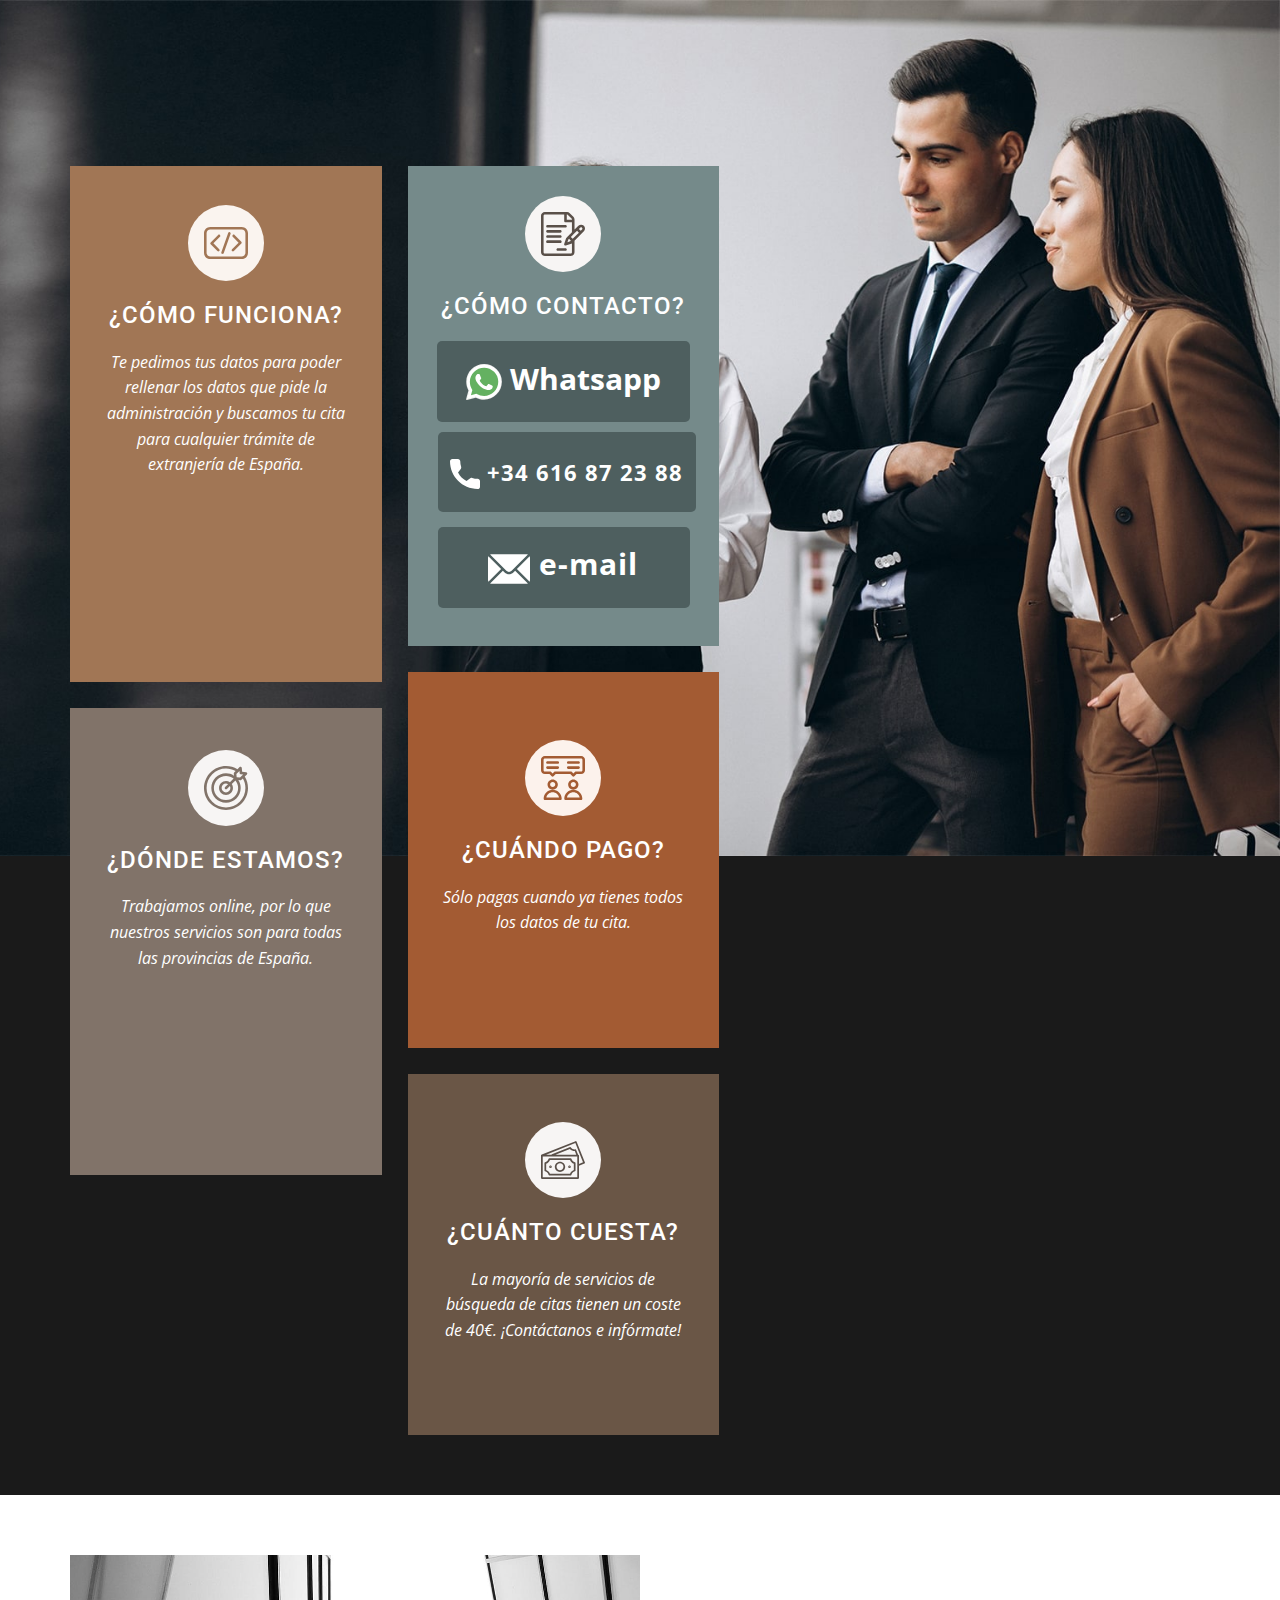
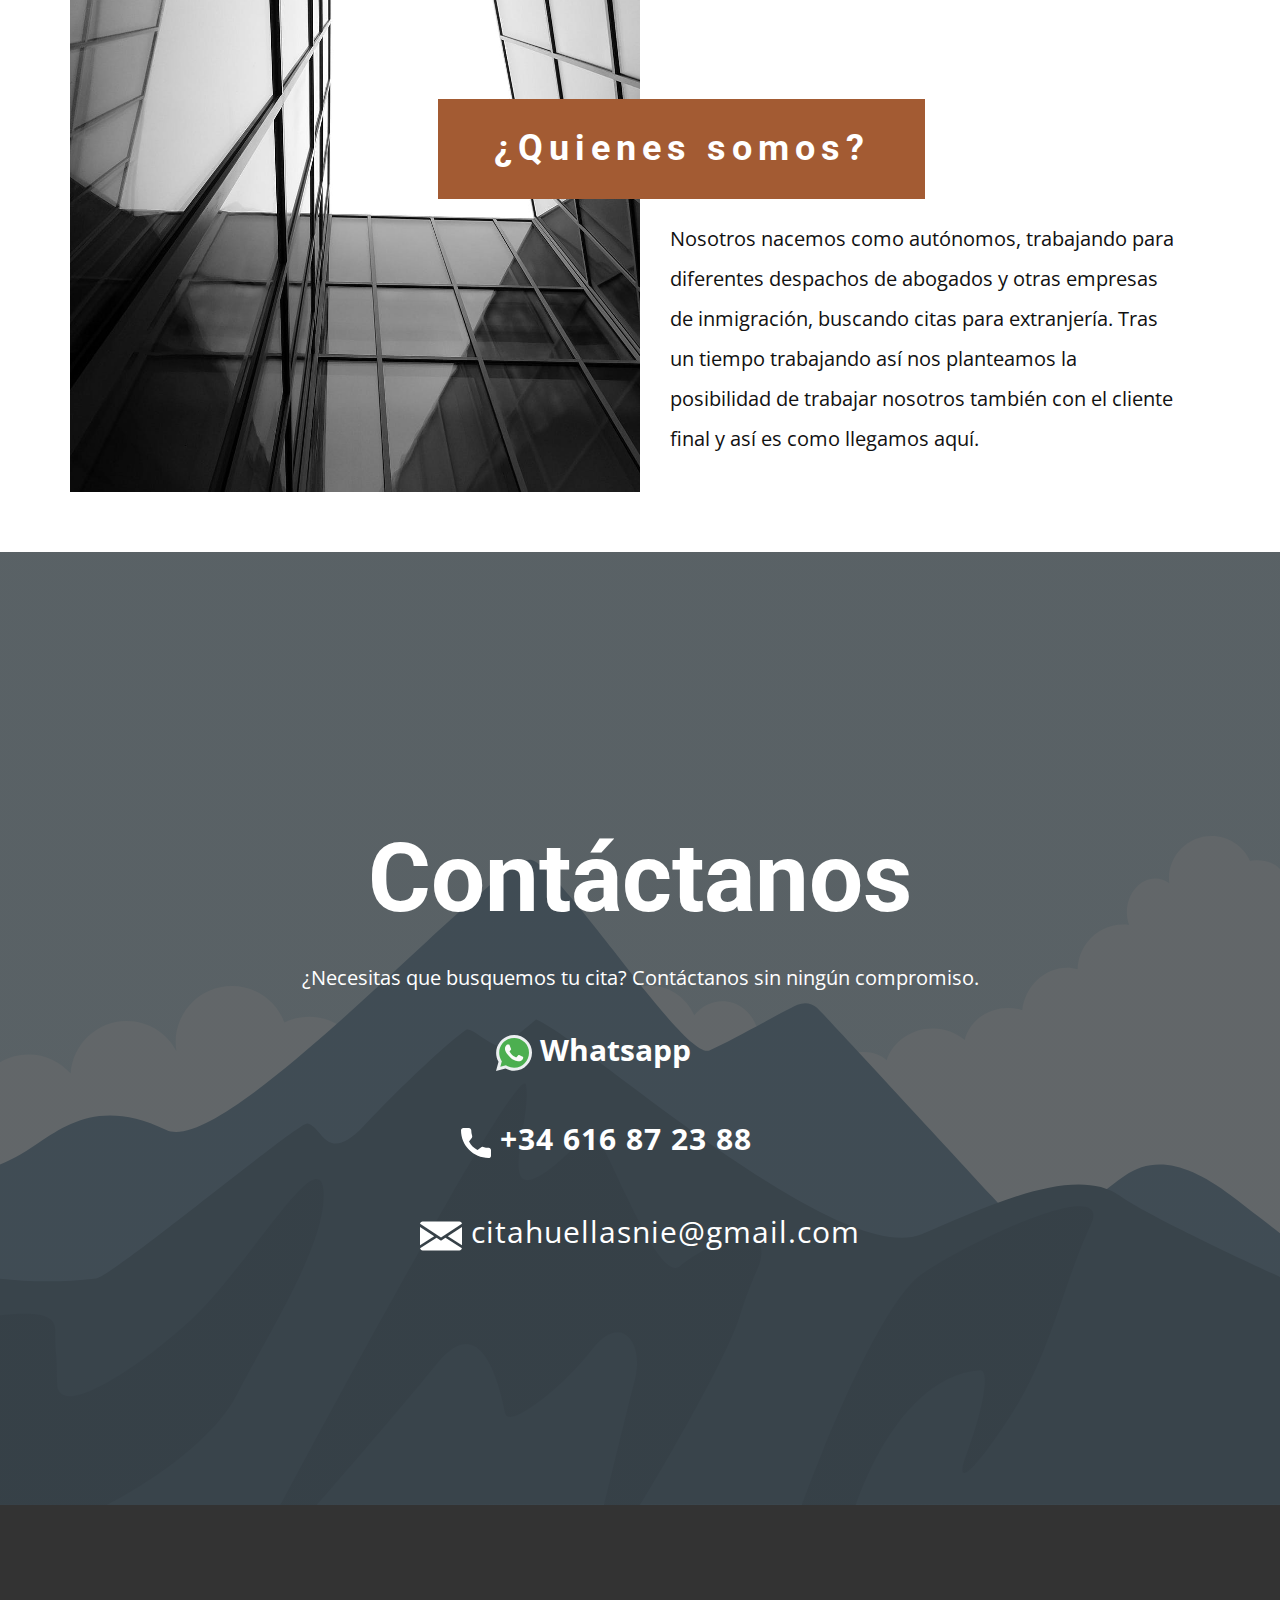
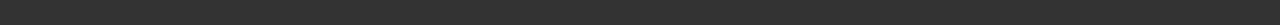
==== commit a1adcbce: "fix textos e iconos" ====
--- a/index.html
+++ b/index.html
@@ -1,17 +1,16 @@
 <!DOCTYPE html>
-<html style="font-size: 16px;">
+<html style="font-size: 16px;" lang="es-ES">
   <head>
     <meta name="viewport" content="width=device-width, initial-scale=1.0">
     <meta charset="utf-8">
     <meta name="keywords" content="cita previa, cita extranjería, cita previa extranjería, toma de huellas, autorización de regreso">
     <meta name="description" content="">
     <meta name="page_type" content="np-template-header-footer-from-plugin">
-    <title>Cita Extranjería</title>
+    <title>Citas Extranjería</title>
     <link rel="stylesheet" href="nicepage.css" media="screen">
-<link rel="stylesheet" href="Cita-Extranjería.css" media="screen">
+<link rel="stylesheet" href="Citas-Extranjería.css" media="screen">
     <script class="u-script" type="text/javascript" src="jquery-1.9.1.min.js" defer=""></script>
     <script class="u-script" type="text/javascript" src="nicepage.js" defer=""></script>
-    <meta name="generator" content="Nicepage 3.5.5, nicepage.com">
     <link id="u-theme-google-font" rel="stylesheet" href="https://fonts.googleapis.com/css?family=Roboto:100,100i,300,300i,400,400i,500,500i,700,700i,900,900i|Open+Sans:300,300i,400,400i,600,600i,700,700i,800,800i">
     
     
@@ -20,16 +19,16 @@
     <script type="application/ld+json">{
 		"@context": "http://schema.org",
 		"@type": "Organization",
-		"name": "",
+		"name": "citasextranjeria",
 		"url": "index.html"
 }</script>
-    <meta property="og:title" content="Cita Extranjería">
+    <meta property="og:title" content="Citas Extranjería">
     <meta property="og:type" content="website">
     <meta name="theme-color" content="#9eb6b6">
     <link rel="canonical" href="index.html">
     <meta property="og:url" content="index.html">
   </head>
-  <body data-home-page="https://website225533.nicepage.io/Cita-Extranjería.html?version=f3af5e01-7e2a-46d9-8451-ddf72141fa47" data-home-page-title="Cita Extranjería" class="u-body u-overlap u-overlap-contrast"><header class="u-align-left u-clearfix u-header" id="sec-937b"><div class="u-clearfix u-sheet u-sheet-1"></div></header>
+  <body data-home-page="https://citasextranjeria.nicepage.io/Citas-Extranjería.html?version=5c6b8946-900b-4e85-a65c-def660bedc7f" data-home-page-title="Citas Extranjería" class="u-body u-overlap u-overlap-contrast"><header class="u-align-left u-clearfix u-header" id="sec-937b"><div class="u-clearfix u-sheet u-sheet-1"></div></header>
     <section class="u-clearfix u-grey-90 u-valign-top-lg u-valign-top-md u-valign-top-xl u-valign-top-xs u-section-1" id="carousel_7c83">
       <img class="u-expanded-width u-image u-image-1" src="images/fdgg-min.jpg">
       <div class="u-clearfix u-gutter-26 u-layout-wrap u-layout-wrap-1">
@@ -168,16 +167,5 @@
     
     
     <footer class="u-align-left u-clearfix u-footer u-grey-80 u-footer" id="sec-b95e"><div class="u-clearfix u-sheet u-sheet-1"></div></footer>
-    <section class="u-backlink u-clearfix u-grey-80">
-      <a class="u-link" href="https://nicepage.com/website-design" target="_blank">
-        <span>Website Design</span>
-      </a>
-      <p class="u-text">
-        <span>created with</span>
-      </p>
-      <a class="u-link" href="https://nicepage.com/" target="_blank">
-        <span>Offline Website Builder Software</span>
-      </a>. 
-    </section>
   </body>
 </html>--- a/Citas-Extranjería.css
+++ b/Citas-Extranjería.css
@@ -0,0 +1,547 @@
+.u-section-1 {
+  background-image: none;
+  min-height: 1437px;
+}
+
+.u-section-1 .u-image-1 {
+  height: 856px;
+  margin-top: 0;
+  margin-bottom: 0;
+  object-position: 100% 50%;
+}
+
+.u-section-1 .u-layout-wrap-1 {
+  width: 649px;
+  margin: -690px auto 60px calc(((100% - 1140px) / 2));
+}
+
+.u-section-1 .u-layout-cell-1 {
+  min-height: 390px;
+}
+
+.u-section-1 .u-container-layout-1 {
+  padding: 30px;
+}
+
+.u-section-1 .u-icon-1 {
+  height: 76px;
+  width: 76px;
+  background-image: none;
+  margin: 9px auto 0;
+}
+
+.u-section-1 .u-text-1 {
+  letter-spacing: 1px;
+  font-weight: 500;
+  text-transform: uppercase;
+  margin: 20px 0 0;
+}
+
+.u-section-1 .u-text-2 {
+  font-style: italic;
+  margin: 20px 0 0;
+}
+
+.u-section-1 .u-layout-cell-2 {
+  min-height: 376px;
+}
+
+.u-section-1 .u-container-layout-2 {
+  padding: 30px;
+}
+
+.u-section-1 .u-icon-2 {
+  height: 76px;
+  width: 76px;
+  background-image: none;
+  margin: 12px auto 0;
+}
+
+.u-section-1 .u-text-3 {
+  letter-spacing: 1px;
+  text-transform: uppercase;
+  font-weight: 500;
+  margin: 20px 0 0;
+}
+
+.u-section-1 .u-text-4 {
+  font-style: italic;
+  margin: 20px 0 0;
+}
+
+.u-section-1 .u-layout-cell-3 {
+  min-height: 202px;
+}
+
+.u-section-1 .u-container-layout-3 {
+  padding: 30px;
+}
+
+.u-section-1 .u-layout-cell-4 {
+  min-height: 506px;
+}
+
+.u-section-1 .u-container-layout-4 {
+  padding: 30px;
+}
+
+.u-section-1 .u-icon-3 {
+  height: 76px;
+  width: 76px;
+  background-image: none;
+  margin: 0 auto;
+}
+
+.u-section-1 .u-text-5 {
+  font-weight: 500;
+  letter-spacing: 1px;
+  text-transform: uppercase;
+  margin: 20px 0 0;
+}
+
+.u-section-1 .u-btn-1 {
+  border-style: none;
+  font-size: 1.875rem;
+  font-weight: 700;
+  background-image: none;
+  margin: 20px -1px 0;
+  padding: 12px 29px;
+}
+
+.u-section-1 .u-icon-4 {
+  font-size: 1.2em;
+  background-image: none;
+}
+
+.u-section-1 .u-btn-2 {
+  font-size: 1.875rem;
+  letter-spacing: 1px;
+  border-style: none;
+  font-weight: 700;
+  background-image: none;
+  margin: 10px 0 0;
+  padding: 14px 13px 15px 12px;
+}
+
+.u-section-1 .u-btn-3 {
+  font-weight: 700;
+  font-size: 1.875rem;
+  letter-spacing: 1px;
+  border-style: none;
+  background-image: none;
+  margin: 15px 0 0;
+  padding: 6px 52px 7px 50px;
+}
+
+.u-section-1 .u-icon-6 {
+  font-size: 1.4em;
+  background-image: none;
+}
+
+.u-section-1 .u-layout-cell-5 {
+  min-height: 402px;
+}
+
+.u-section-1 .u-container-layout-5 {
+  padding: 30px;
+}
+
+.u-section-1 .u-icon-7 {
+  height: 76px;
+  width: 76px;
+  background-image: none;
+  margin: 38px auto 0;
+}
+
+.u-section-1 .u-text-6 {
+  letter-spacing: 1px;
+  text-transform: uppercase;
+  font-weight: 500;
+  margin: 20px 0 0;
+}
+
+.u-section-1 .u-text-7 {
+  font-style: italic;
+  margin: 20px 0 0;
+}
+
+.u-section-1 .u-layout-cell-6 {
+  min-height: 387px;
+}
+
+.u-section-1 .u-container-layout-6 {
+  padding: 30px;
+}
+
+.u-section-1 .u-icon-8 {
+  height: 76px;
+  width: 76px;
+  background-image: none;
+  margin: 18px auto 0;
+}
+
+.u-section-1 .u-text-8 {
+  letter-spacing: 1px;
+  text-transform: uppercase;
+  font-weight: 500;
+  margin: 20px 0 0;
+}
+
+.u-section-1 .u-text-9 {
+  font-style: italic;
+  margin: 20px 0 0;
+}
+
+@media (max-width: 1199px) {
+  .u-section-1 .u-layout-wrap-1 {
+    margin-left: calc(((100% - 940px) / 2));
+  }
+
+  .u-section-1 .u-btn-1 {
+    align-self: center;
+    padding: 0;
+  }
+
+  .u-section-1 .u-btn-2 {
+    padding-top: 0;
+    padding-bottom: 0;
+  }
+}
+
+@media (max-width: 991px) {
+  .u-section-1 {
+    min-height: 1281px;
+  }
+
+  .u-section-1 .u-layout-wrap-1 {
+    margin-top: -303px;
+    margin-left: calc(((100% - 720px) / 2));
+  }
+
+  .u-section-1 .u-layout-cell-1 {
+    min-height: 100px;
+  }
+
+  .u-section-1 .u-layout-cell-2 {
+    min-height: 100px;
+  }
+
+  .u-section-1 .u-layout-cell-4 {
+    min-height: 100px;
+  }
+
+  .u-section-1 .u-layout-cell-5 {
+    min-height: 100px;
+  }
+
+  .u-section-1 .u-layout-cell-6 {
+    min-height: 100px;
+  }
+}
+
+@media (max-width: 767px) {
+  .u-section-1 {
+    min-height: 1776px;
+  }
+
+  .u-section-1 .u-layout-wrap-1 {
+    width: 540px;
+    margin-top: -174px;
+    margin-left: auto;
+  }
+
+  .u-section-1 .u-layout-cell-3 {
+    min-height: 336px;
+  }
+
+  .u-section-1 .u-container-layout-3 {
+    padding-left: 10px;
+    padding-right: 10px;
+  }
+
+  .u-section-1 .u-container-layout-4 {
+    padding-left: 10px;
+    padding-right: 10px;
+  }
+}
+
+@media (max-width: 575px) {
+  .u-section-1 {
+    min-height: 1647px;
+  }
+
+  .u-section-1 .u-layout-wrap-1 {
+    width: 340px;
+  }
+
+  .u-section-1 .u-container-layout-1 {
+    padding-left: 20px;
+    padding-right: 20px;
+  }
+
+  .u-section-1 .u-container-layout-2 {
+    padding-left: 20px;
+    padding-right: 20px;
+  }
+
+  .u-section-1 .u-layout-cell-3 {
+    min-height: 212px;
+  }
+
+  .u-section-1 .u-btn-1 {
+    margin-right: 0;
+    margin-left: 0;
+  }
+
+  .u-section-1 .u-container-layout-5 {
+    padding-left: 20px;
+    padding-right: 20px;
+  }
+
+  .u-section-1 .u-container-layout-6 {
+    padding-left: 20px;
+    padding-right: 20px;
+  }
+}.u-section-2 .u-sheet-1 {
+  min-height: 657px;
+}
+
+.u-section-2 .u-layout-wrap-1 {
+  margin-top: 60px;
+  margin-bottom: 60px;
+}
+
+.u-section-2 .u-image-1 {
+  min-height: 537px;
+  background-image: url("images/pexels-photo-6192064.jpeg");
+  background-position: 50% 50%;
+}
+
+.u-section-2 .u-container-layout-1 {
+  padding: 30px;
+}
+
+.u-section-2 .u-layout-cell-2 {
+  min-height: 537px;
+}
+
+.u-section-2 .u-container-layout-2 {
+  padding: 30px;
+}
+
+.u-section-2 .u-group-1 {
+  width: 487px;
+  min-height: 99px;
+  margin: 114px auto 0 -232px;
+}
+
+.u-section-2 .u-container-layout-3 {
+  padding: 30px;
+}
+
+.u-section-2 .u-text-1 {
+  letter-spacing: 6px;
+  font-weight: 700;
+  margin: 0;
+}
+
+.u-section-2 .u-text-2 {
+  line-height: 2;
+  font-size: 1.25rem;
+  margin: 20px 0 0;
+}
+
+@media (max-width: 1199px) {
+  .u-section-2 .u-sheet-1 {
+    min-height: 563px;
+  }
+
+  .u-section-2 .u-image-1 {
+    min-height: 443px;
+  }
+
+  .u-section-2 .u-layout-cell-2 {
+    min-height: 443px;
+  }
+}
+
+@media (max-width: 991px) {
+  .u-section-2 .u-sheet-1 {
+    min-height: 459px;
+  }
+
+  .u-section-2 .u-image-1 {
+    min-height: 339px;
+  }
+
+  .u-section-2 .u-layout-cell-2 {
+    min-height: 100px;
+  }
+}
+
+@media (max-width: 767px) {
+  .u-section-2 .u-sheet-1 {
+    min-height: 729px;
+  }
+
+  .u-section-2 .u-image-1 {
+    min-height: 509px;
+  }
+
+  .u-section-2 .u-container-layout-1 {
+    padding-left: 10px;
+    padding-right: 10px;
+  }
+
+  .u-section-2 .u-layout-cell-2 {
+    min-height: 364px;
+  }
+
+  .u-section-2 .u-container-layout-2 {
+    padding-left: 10px;
+    padding-right: 10px;
+  }
+
+  .u-section-2 .u-group-1 {
+    margin-top: -54px;
+    margin-left: auto;
+  }
+
+  .u-section-2 .u-container-layout-3 {
+    padding-left: 10px;
+    padding-right: 10px;
+  }
+
+  .u-section-2 .u-text-2 {
+    margin-top: 60px;
+  }
+}
+
+@media (max-width: 575px) {
+  .u-section-2 .u-sheet-1 {
+    min-height: 540px;
+  }
+
+  .u-section-2 .u-image-1 {
+    min-height: 320px;
+  }
+
+  .u-section-2 .u-layout-cell-2 {
+    min-height: 100px;
+  }
+
+  .u-section-2 .u-group-1 {
+    width: 320px;
+  }
+}.u-section-3 {
+  background-image: linear-gradient(0deg, rgba(0,0,0,0.55), rgba(0,0,0,0.55)), url("[data-uri]");
+  background-position: 50% 50%;
+}
+
+.u-section-3 .u-sheet-1 {
+  min-height: 953px;
+}
+
+.u-section-3 .u-text-1 {
+  font-size: 6rem;
+  font-weight: 700;
+  margin: 274px auto 0;
+}
+
+.u-section-3 .u-text-2 {
+  margin: 30px auto 0;
+}
+
+.u-section-3 .u-btn-1 {
+  border-style: none;
+  font-size: 1.875rem;
+  font-weight: 700;
+  align-self: center;
+  margin: 20px 447px 0 382px;
+  padding: 10px 44px;
+}
+
+.u-section-3 .u-icon-1 {
+  font-size: 1.2em;
+}
+
+.u-section-3 .u-btn-2 {
+  border-style: none;
+  font-weight: 700;
+  font-size: 1.875rem;
+  letter-spacing: 1px;
+  margin: 4px auto 0 382px;
+  padding: 20px 10px 21px 9px;
+}
+
+.u-section-3 .u-btn-3 {
+  font-weight: 700;
+  font-size: 1.875rem;
+  letter-spacing: 1px;
+  border-style: solid;
+  margin: 4px auto 60px;
+}
+
+.u-section-3 .u-icon-3 {
+  font-size: 1.4em;
+}
+
+@media (max-width: 1199px) {
+  .u-section-3 .u-sheet-1 {
+    min-height: 786px;
+  }
+
+  .u-section-3 .u-btn-1 {
+    margin-right: 347px;
+    margin-left: 282px;
+  }
+
+  .u-section-3 .u-btn-2 {
+    margin-left: 182px;
+  }
+
+  .u-section-3 .u-btn-3 {
+    padding: 20px 10px 21px 9px;
+  }
+}
+
+@media (max-width: 991px) {
+  .u-section-3 .u-sheet-1 {
+    min-height: 602px;
+  }
+
+  .u-section-3 .u-btn-1 {
+    margin-right: 237px;
+    margin-left: 172px;
+  }
+
+  .u-section-3 .u-btn-2 {
+    margin-left: 0;
+  }
+}
+
+@media (max-width: 767px) {
+  .u-section-3 .u-sheet-1 {
+    min-height: 452px;
+  }
+
+  .u-section-3 .u-btn-1 {
+    margin-right: 147px;
+    margin-left: 82px;
+  }
+}
+
+@media (max-width: 575px) {
+  .u-section-3 .u-sheet-1 {
+    min-height: 285px;
+  }
+
+  .u-section-3 .u-text-1 {
+    font-size: 3.75rem;
+  }
+
+  .u-section-3 .u-btn-1 {
+    margin-right: 29px;
+    margin-left: 0;
+  }
+}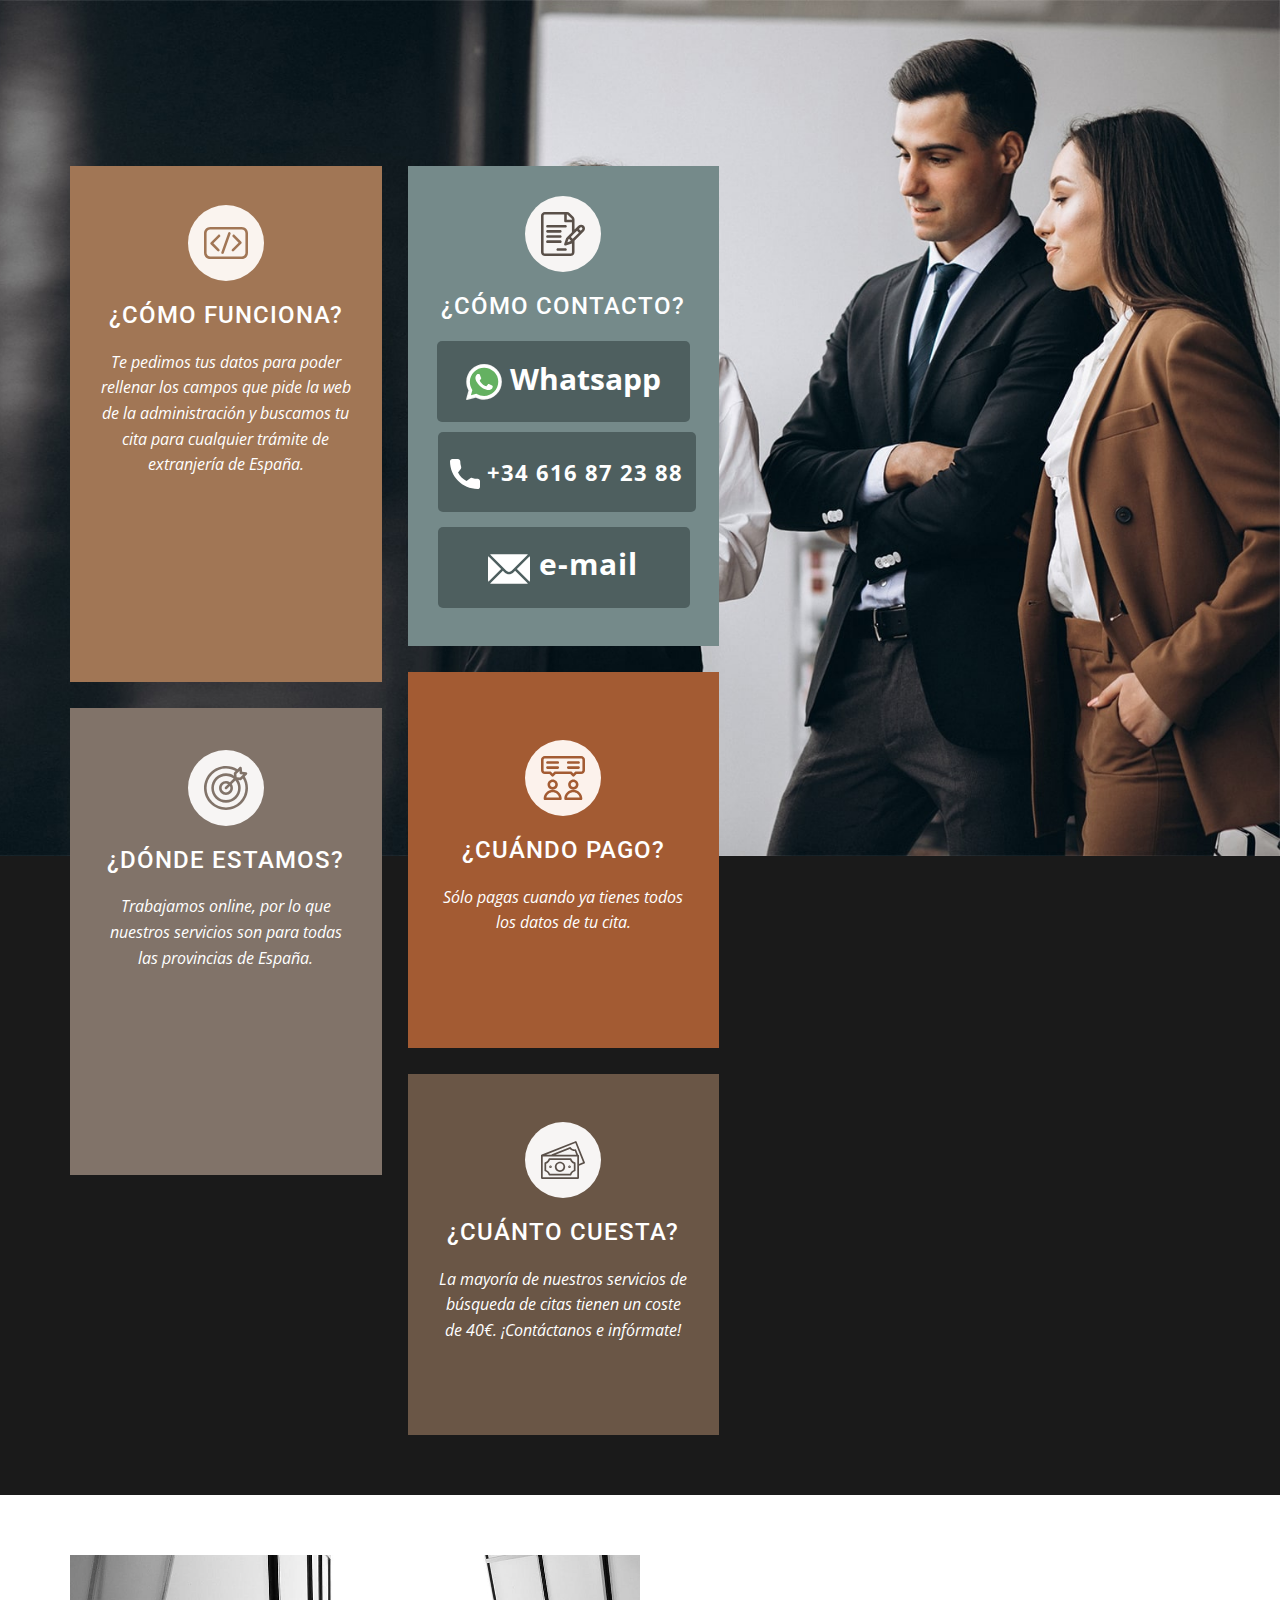
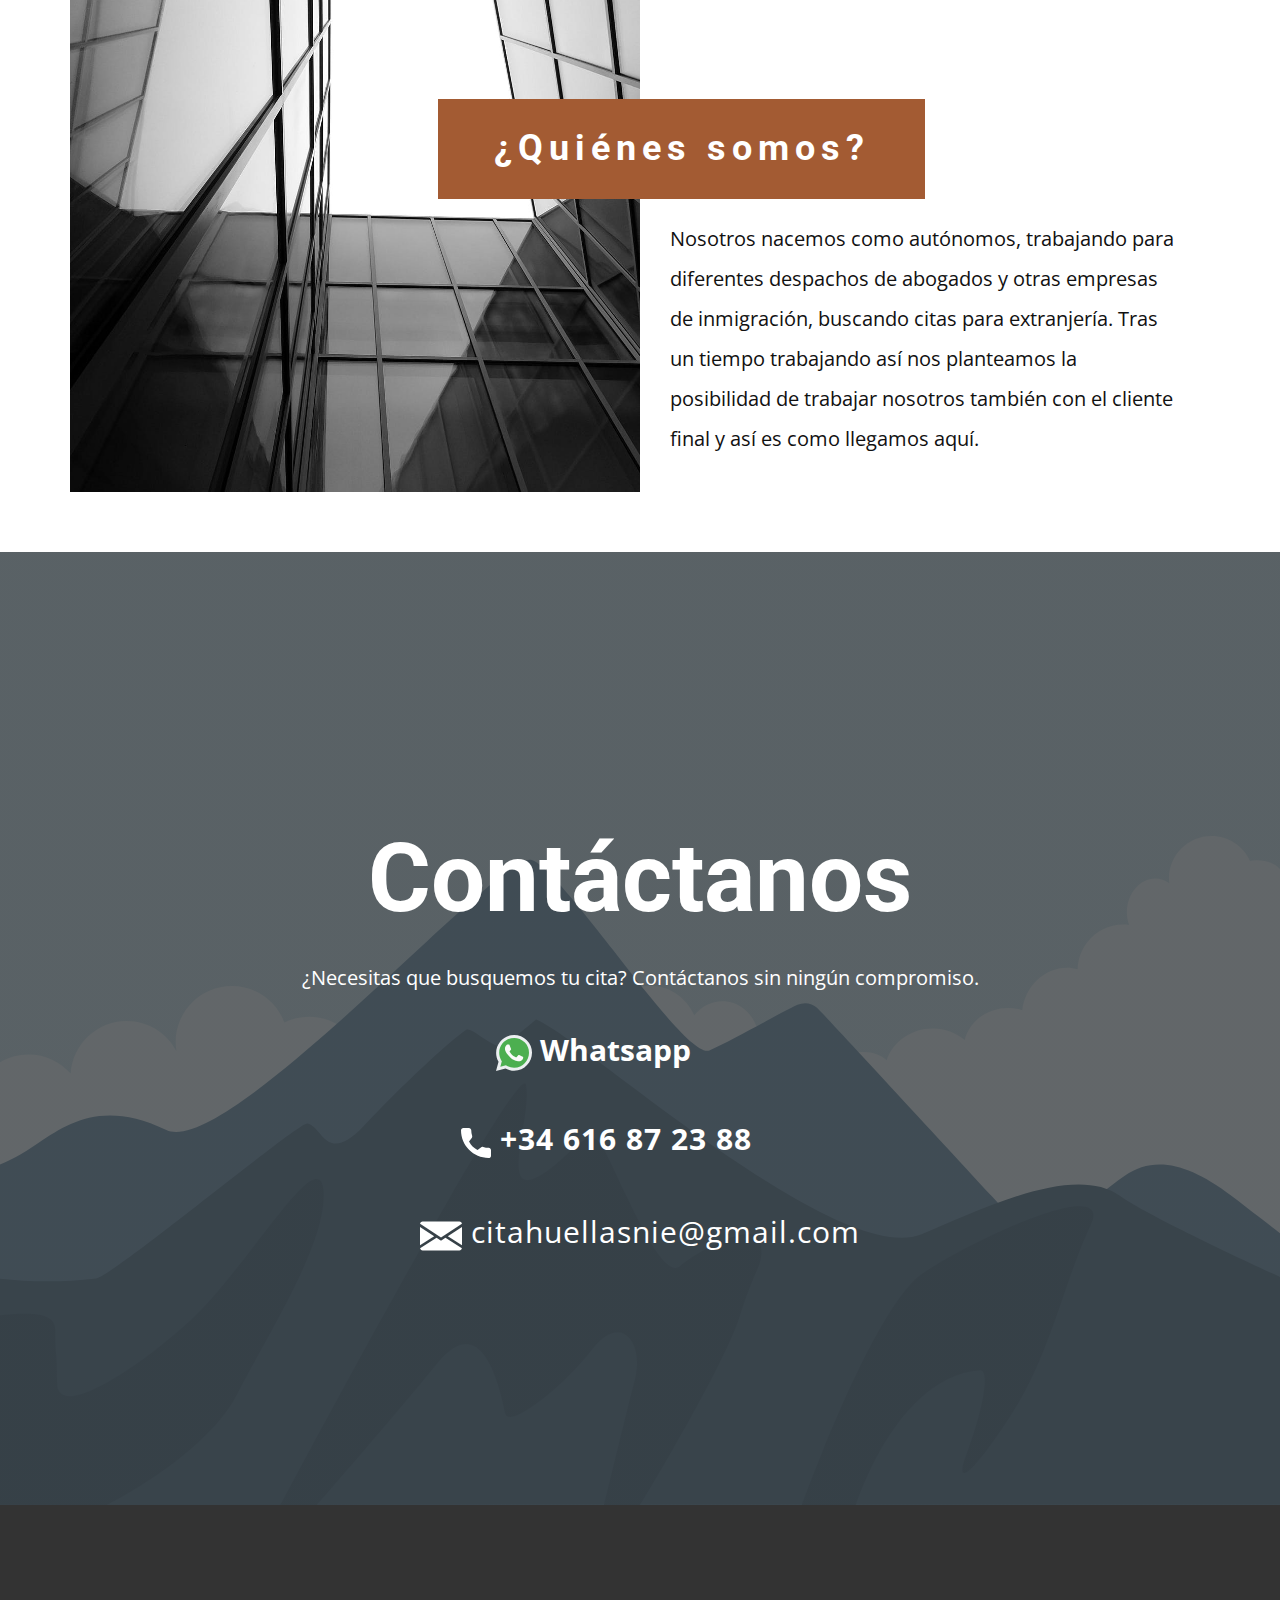
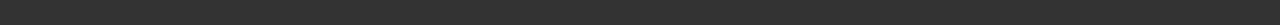
==== commit e5443eb2: "varios fix" ====
--- a/index.html
+++ b/index.html
@@ -6,9 +6,9 @@
     <meta name="keywords" content="cita previa, cita extranjería, cita previa extranjería, toma de huellas, autorización de regreso">
     <meta name="description" content="">
     <meta name="page_type" content="np-template-header-footer-from-plugin">
-    <title>Citas Extranjería</title>
+    <title>Citas Extranjería Online</title>
     <link rel="stylesheet" href="nicepage.css" media="screen">
-<link rel="stylesheet" href="Citas-Extranjería.css" media="screen">
+<link rel="stylesheet" href="Citas-Extranjería-Online.css" media="screen">
     <script class="u-script" type="text/javascript" src="jquery-1.9.1.min.js" defer=""></script>
     <script class="u-script" type="text/javascript" src="nicepage.js" defer=""></script>
     <link id="u-theme-google-font" rel="stylesheet" href="https://fonts.googleapis.com/css?family=Roboto:100,100i,300,300i,400,400i,500,500i,700,700i,900,900i|Open+Sans:300,300i,400,400i,600,600i,700,700i,800,800i">
@@ -22,13 +22,13 @@
 		"name": "citasextranjeria",
 		"url": "index.html"
 }</script>
-    <meta property="og:title" content="Citas Extranjería">
+    <meta property="og:title" content="Citas Extranjería Online">
     <meta property="og:type" content="website">
     <meta name="theme-color" content="#9eb6b6">
     <link rel="canonical" href="index.html">
     <meta property="og:url" content="index.html">
   </head>
-  <body data-home-page="https://citasextranjeria.nicepage.io/Citas-Extranjería.html?version=5c6b8946-900b-4e85-a65c-def660bedc7f" data-home-page-title="Citas Extranjería" class="u-body u-overlap u-overlap-contrast"><header class="u-align-left u-clearfix u-header" id="sec-937b"><div class="u-clearfix u-sheet u-sheet-1"></div></header>
+  <body data-home-page="https://citasextranjeria.nicepage.io/Citas-Extranjería-Online.html?version=d471e84d-9f2e-4623-8fe2-617a4dd25160" data-home-page-title="Citas Extranjería Online" class="u-body u-overlap u-overlap-contrast"><header class="u-align-left u-clearfix u-header" id="sec-937b"><div class="u-clearfix u-sheet u-sheet-1"></div></header>
     <section class="u-clearfix u-grey-90 u-valign-top-lg u-valign-top-md u-valign-top-xl u-valign-top-xs u-section-1" id="carousel_7c83">
       <img class="u-expanded-width u-image u-image-1" src="images/fdgg-min.jpg">
       <div class="u-clearfix u-gutter-26 u-layout-wrap u-layout-wrap-1">
@@ -40,7 +40,7 @@
                   <div class="u-container-layout u-container-layout-1"><span class="u-icon u-icon-rounded u-palette-3-light-3 u-radius-50 u-spacing-16 u-text-palette-3-base u-icon-1"><svg class="u-svg-link" preserveAspectRatio="xMidYMin slice" viewBox="0 0 512 512" style=""><use xlink:href="#svg-e450"></use></svg><svg xmlns="http://www.w3.org/2000/svg" xmlns:xlink="http://www.w3.org/1999/xlink" version="1.1" xml:space="preserve" class="u-svg-content" viewBox="0 0 512 512" id="svg-e450"><g><path d="m164.593 162.777-86.833 86.833c-5.858 5.858-5.858 15.355 0 21.213l78.4 78.4c5.857 5.858 15.355 5.859 21.213 0 5.858-5.858 5.858-15.355 0-21.213l-67.793-67.794 76.226-76.227c5.858-5.858 5.858-15.355 0-21.213s-15.356-5.858-21.213.001z"></path><path d="m355.84 162.777c-5.857-5.858-15.355-5.858-21.213 0s-5.858 15.355 0 21.213l67.793 67.794-76.226 76.227c-5.858 5.858-5.858 15.355 0 21.213 5.857 5.858 15.355 5.859 21.213 0l86.833-86.833c5.858-5.858 5.858-15.355 0-21.213z"></path><path d="m300.389 129.558c-7.814-2.76-16.38 1.338-19.139 9.149l-79.318 224.597c-2.758 7.812 1.337 16.38 9.149 19.139 7.809 2.758 16.38-1.336 19.139-9.149l79.318-224.597c2.758-7.812-1.338-16.381-9.149-19.139z"></path><path d="m439.536 68.701h-367.072c-39.957 0-72.464 32.507-72.464 72.464v229.67c0 39.957 32.507 72.464 72.464 72.464h367.072c39.957 0 72.464-32.507 72.464-72.464v-229.67c0-39.957-32.507-72.464-72.464-72.464zm42.464 302.134c0 23.415-19.049 42.464-42.464 42.464h-367.072c-23.415 0-42.464-19.049-42.464-42.464v-229.67c0-23.415 19.049-42.464 42.464-42.464h367.072c23.415 0 42.464 19.049 42.464 42.464z"></path>
 </g></svg></span>
                     <h4 class="u-text u-text-body-alt-color u-text-1">¿Cómo funciona?</h4>
-                    <p class="u-text u-text-2">Te pedimos tus datos para poder rellenar los datos que pide la administración y buscamos tu cita para cualquier trámite de extranjería de España.</p>
+                    <p class="u-text u-text-2">Te pedimos tus datos para poder rellenar los campos que pide la web de la administración y buscamos tu cita para cualquier trámite de extranjería de España.</p>
                   </div>
                 </div>
                 <div class="u-align-center u-container-style u-layout-cell u-palette-4-base u-size-20 u-size-30-md u-layout-cell-2">
@@ -79,7 +79,7 @@
 </g><g><g><path d="M285.018,422h-90c-8.284,0-15,6.716-15,15s6.716,15,15,15h90c8.284,0,15-6.716,15-15S293.302,422,285.018,422z"></path>
 </g>
 </g></svg></span>
-                    <h4 class="u-align-center u-text u-text-body-alt-color u-text-5" data-animation-name="" data-animation-duration="0" data-animation-delay="0" data-animation-direction="">¿Cómo contacto?</h4>
+                    <h4 class="u-align-center u-text u-text-body-alt-color u-text-5">¿Cómo contacto?</h4>
                     <a href="https://api.whatsapp.com/send?phone=34616872388" class="u-active-none u-align-center u-btn u-btn-round u-button-style u-hover-palette-1-light-2 u-palette-1-dark-2 u-radius-5 u-text-body-alt-color u-text-hover-black u-btn-1" target="_blank"><span class="u-icon u-icon-rectangle u-text-palette-4-base u-icon-4"><svg xmlns="http://www.w3.org/2000/svg" xmlns:xlink="http://www.w3.org/1999/xlink" version="1.1" xml:space="preserve" class="u-svg-content" viewBox="-1 0 512 512" style="width: 1em; height: 1em;"><path d="m10.894531 512c-2.875 0-5.671875-1.136719-7.746093-3.234375-2.734376-2.765625-3.789063-6.78125-2.761719-10.535156l33.285156-121.546875c-20.722656-37.472656-31.648437-79.863282-31.632813-122.894532.058594-139.941406 113.941407-253.789062 253.871094-253.789062 67.871094.0273438 131.644532 26.464844 179.578125 74.433594 47.925781 47.972656 74.308594 111.742187 74.289063 179.558594-.0625 139.945312-113.945313 253.800781-253.867188 253.800781 0 0-.105468 0-.109375 0-40.871093-.015625-81.390625-9.976563-117.46875-28.84375l-124.675781 32.695312c-.914062.238281-1.84375.355469-2.761719.355469zm0 0" fill="#e5e5e5"></path><path d="m10.894531 501.105469 34.46875-125.871094c-21.261719-36.839844-32.445312-78.628906-32.429687-121.441406.054687-133.933594 109.046875-242.898438 242.976562-242.898438 64.992188.027344 125.996094 25.324219 171.871094 71.238281 45.871094 45.914063 71.125 106.945313 71.101562 171.855469-.058593 133.929688-109.066406 242.910157-242.972656 242.910157-.007812 0 .003906 0 0 0h-.105468c-40.664063-.015626-80.617188-10.214844-116.105469-29.570313zm134.769531-77.75 7.378907 4.371093c31 18.398438 66.542969 28.128907 102.789062 28.148438h.078125c111.304688 0 201.898438-90.578125 201.945313-201.902344.019531-53.949218-20.964844-104.679687-59.09375-142.839844-38.132813-38.160156-88.832031-59.1875-142.777344-59.210937-111.394531 0-201.984375 90.566406-202.027344 201.886719-.015625 38.148437 10.65625 75.296875 30.875 107.445312l4.804688 7.640625-20.40625 74.5zm0 0" fill="#fff"></path><path d="m19.34375 492.625 33.277344-121.519531c-20.53125-35.5625-31.324219-75.910157-31.3125-117.234375.050781-129.296875 105.273437-234.488282 234.558594-234.488282 62.75.027344 121.644531 24.449219 165.921874 68.773438 44.289063 44.324219 68.664063 103.242188 68.640626 165.898438-.054688 129.300781-105.28125 234.503906-234.550782 234.503906-.011718 0 .003906 0 0 0h-.105468c-39.253907-.015625-77.828126-9.867188-112.085938-28.539063zm0 0" fill="#64b161"></path><g fill="#fff"><path d="m10.894531 501.105469 34.46875-125.871094c-21.261719-36.839844-32.445312-78.628906-32.429687-121.441406.054687-133.933594 109.046875-242.898438 242.976562-242.898438 64.992188.027344 125.996094 25.324219 171.871094 71.238281 45.871094 45.914063 71.125 106.945313 71.101562 171.855469-.058593 133.929688-109.066406 242.910157-242.972656 242.910157-.007812 0 .003906 0 0 0h-.105468c-40.664063-.015626-80.617188-10.214844-116.105469-29.570313zm134.769531-77.75 7.378907 4.371093c31 18.398438 66.542969 28.128907 102.789062 28.148438h.078125c111.304688 0 201.898438-90.578125 201.945313-201.902344.019531-53.949218-20.964844-104.679687-59.09375-142.839844-38.132813-38.160156-88.832031-59.1875-142.777344-59.210937-111.394531 0-201.984375 90.566406-202.027344 201.886719-.015625 38.148437 10.65625 75.296875 30.875 107.445312l4.804688 7.640625-20.40625 74.5zm0 0"></path><path d="m195.183594 152.246094c-4.546875-10.109375-9.335938-10.3125-13.664063-10.488282-3.539062-.152343-7.589843-.144531-11.632812-.144531-4.046875 0-10.625 1.523438-16.1875 7.597657-5.566407 6.074218-21.253907 20.761718-21.253907 50.632812 0 29.875 21.757813 58.738281 24.792969 62.792969 3.035157 4.050781 42 67.308593 103.707031 91.644531 51.285157 20.226562 61.71875 16.203125 72.851563 15.191406 11.132813-1.011718 35.917969-14.6875 40.976563-28.863281 5.0625-14.175781 5.0625-26.324219 3.542968-28.867187-1.519531-2.527344-5.566406-4.046876-11.636718-7.082032-6.070313-3.035156-35.917969-17.726562-41.484376-19.75-5.566406-2.027344-9.613281-3.035156-13.660156 3.042969-4.050781 6.070313-15.675781 19.742187-19.21875 23.789063-3.542968 4.058593-7.085937 4.566406-13.15625 1.527343-6.070312-3.042969-25.625-9.449219-48.820312-30.132812-18.046875-16.089844-30.234375-35.964844-33.777344-42.042969-3.539062-6.070312-.058594-9.070312 2.667969-12.386719 4.910156-5.972656 13.148437-16.710937 15.171875-20.757812 2.023437-4.054688 1.011718-7.597657-.503906-10.636719-1.519532-3.035156-13.320313-33.058594-18.714844-45.066406zm0 0" fill-rule="evenodd"></path>
 </g></svg><img></span>&nbsp;Whatsapp
                     </a>
@@ -112,7 +112,7 @@
 </g>
 </g></svg></span>
                     <h4 class="u-text u-text-body-alt-color u-text-8">¿Cuánto cuesta?</h4>
-                    <p class="u-text u-text-9">La mayoría de servicios de búsqueda de citas tienen un coste de 40€. ¡Contáctanos e infórmate!</p>
+                    <p class="u-text u-text-9">La mayoría de nuestros servicios de búsqueda de citas tienen un coste de 40€. ¡Contáctanos e infórmate!</p>
                   </div>
                 </div>
               </div>
@@ -133,7 +133,7 @@
                 <div class="u-container-layout u-container-layout-2">
                   <div class="u-container-style u-group u-palette-2-base u-group-1">
                     <div class="u-container-layout u-container-layout-3">
-                      <h2 class="u-align-center u-text u-text-1">¿Quienes somos?</h2>
+                      <h2 class="u-align-center u-text u-text-1">¿Quiénes somos?</h2>
                     </div>
                   </div>
                   <p class="u-text u-text-2">Nosotros nacemos como autónomos, trabajando para diferentes despachos de abogados y otras empresas de inmigración, buscando citas para extranjería. Tras un tiempo trabajando así nos planteamos la posibilidad de trabajar nosotros también con el cliente final y así es como llegamos aquí.</p>
--- a/Citas-Extranjería-Online.css
+++ b/Citas-Extranjería-Online.css
@@ -0,0 +1,555 @@
+.u-section-1 {
+  background-image: none;
+  min-height: 1437px;
+}
+
+.u-section-1 .u-image-1 {
+  height: 856px;
+  margin-top: 0;
+  margin-bottom: 0;
+  object-position: 100% 50%;
+}
+
+.u-section-1 .u-layout-wrap-1 {
+  width: 649px;
+  margin: -690px auto 60px calc(((100% - 1140px) / 2));
+}
+
+.u-section-1 .u-layout-cell-1 {
+  min-height: 390px;
+}
+
+.u-section-1 .u-container-layout-1 {
+  padding: 30px;
+}
+
+.u-section-1 .u-icon-1 {
+  height: 76px;
+  width: 76px;
+  background-image: none;
+  margin: 9px auto 0;
+}
+
+.u-section-1 .u-text-1 {
+  letter-spacing: 1px;
+  font-weight: 500;
+  text-transform: uppercase;
+  margin: 20px 0 0;
+}
+
+.u-section-1 .u-text-2 {
+  font-style: italic;
+  margin: 20px 0 0;
+}
+
+.u-section-1 .u-layout-cell-2 {
+  min-height: 376px;
+}
+
+.u-section-1 .u-container-layout-2 {
+  padding: 30px;
+}
+
+.u-section-1 .u-icon-2 {
+  height: 76px;
+  width: 76px;
+  background-image: none;
+  margin: 12px auto 0;
+}
+
+.u-section-1 .u-text-3 {
+  letter-spacing: 1px;
+  text-transform: uppercase;
+  font-weight: 500;
+  margin: 20px 0 0;
+}
+
+.u-section-1 .u-text-4 {
+  font-style: italic;
+  margin: 20px 0 0;
+}
+
+.u-section-1 .u-layout-cell-3 {
+  min-height: 202px;
+}
+
+.u-section-1 .u-container-layout-3 {
+  padding: 30px;
+}
+
+.u-section-1 .u-layout-cell-4 {
+  min-height: 506px;
+}
+
+.u-section-1 .u-container-layout-4 {
+  padding: 30px;
+}
+
+.u-section-1 .u-icon-3 {
+  height: 76px;
+  width: 76px;
+  background-image: none;
+  margin: 0 auto;
+}
+
+.u-section-1 .u-text-5 {
+  font-weight: 500;
+  letter-spacing: 1px;
+  text-transform: uppercase;
+  margin: 20px 0 0;
+}
+
+.u-section-1 .u-btn-1 {
+  border-style: none;
+  font-size: 1.875rem;
+  font-weight: 700;
+  background-image: none;
+  margin: 20px -1px 0;
+  padding: 12px 29px;
+}
+
+.u-section-1 .u-icon-4 {
+  font-size: 1.2em;
+  background-image: none;
+}
+
+.u-section-1 .u-btn-2 {
+  font-size: 1.875rem;
+  letter-spacing: 1px;
+  border-style: none;
+  font-weight: 700;
+  background-image: none;
+  margin: 10px 0 0;
+  padding: 14px 13px 15px 12px;
+}
+
+.u-section-1 .u-btn-3 {
+  font-weight: 700;
+  font-size: 1.875rem;
+  letter-spacing: 1px;
+  border-style: none;
+  background-image: none;
+  margin: 15px 0 0;
+  padding: 6px 52px 7px 50px;
+}
+
+.u-section-1 .u-icon-6 {
+  font-size: 1.4em;
+  background-image: none;
+}
+
+.u-section-1 .u-layout-cell-5 {
+  min-height: 402px;
+}
+
+.u-section-1 .u-container-layout-5 {
+  padding: 30px;
+}
+
+.u-section-1 .u-icon-7 {
+  height: 76px;
+  width: 76px;
+  background-image: none;
+  margin: 38px auto 0;
+}
+
+.u-section-1 .u-text-6 {
+  letter-spacing: 1px;
+  text-transform: uppercase;
+  font-weight: 500;
+  margin: 20px 0 0;
+}
+
+.u-section-1 .u-text-7 {
+  font-style: italic;
+  margin: 20px 0 0;
+}
+
+.u-section-1 .u-layout-cell-6 {
+  min-height: 387px;
+}
+
+.u-section-1 .u-container-layout-6 {
+  padding: 30px;
+}
+
+.u-section-1 .u-icon-8 {
+  height: 76px;
+  width: 76px;
+  background-image: none;
+  margin: 18px auto 0;
+}
+
+.u-section-1 .u-text-8 {
+  letter-spacing: 1px;
+  text-transform: uppercase;
+  font-weight: 500;
+  margin: 20px 0 0;
+}
+
+.u-section-1 .u-text-9 {
+  font-style: italic;
+  margin: 20px 0 0;
+}
+
+@media (max-width: 1199px) {
+  .u-section-1 .u-layout-wrap-1 {
+    margin-left: calc(((100% - 940px) / 2));
+  }
+
+  .u-section-1 .u-btn-1 {
+    align-self: center;
+    padding: 0;
+  }
+
+  .u-section-1 .u-btn-2 {
+    padding-top: 0;
+    padding-bottom: 0;
+  }
+}
+
+@media (max-width: 991px) {
+  .u-section-1 {
+    min-height: 1281px;
+  }
+
+  .u-section-1 .u-layout-wrap-1 {
+    margin-top: -303px;
+    margin-left: calc(((100% - 720px) / 2));
+  }
+
+  .u-section-1 .u-layout-cell-1 {
+    min-height: 100px;
+  }
+
+  .u-section-1 .u-layout-cell-2 {
+    min-height: 100px;
+  }
+
+  .u-section-1 .u-layout-cell-4 {
+    min-height: 100px;
+  }
+
+  .u-section-1 .u-layout-cell-5 {
+    min-height: 100px;
+  }
+
+  .u-section-1 .u-layout-cell-6 {
+    min-height: 100px;
+  }
+}
+
+@media (max-width: 767px) {
+  .u-section-1 {
+    min-height: 1776px;
+  }
+
+  .u-section-1 .u-layout-wrap-1 {
+    width: 540px;
+    margin-top: -174px;
+    margin-left: auto;
+  }
+
+  .u-section-1 .u-layout-cell-3 {
+    min-height: 336px;
+  }
+
+  .u-section-1 .u-container-layout-3 {
+    padding-left: 10px;
+    padding-right: 10px;
+  }
+
+  .u-section-1 .u-layout-cell-4 {
+    min-height: 20px;
+  }
+
+  .u-section-1 .u-container-layout-4 {
+    padding-left: 10px;
+    padding-right: 10px;
+  }
+}
+
+@media (max-width: 575px) {
+  .u-section-1 {
+    min-height: 1647px;
+  }
+
+  .u-section-1 .u-layout-wrap-1 {
+    width: 340px;
+  }
+
+  .u-section-1 .u-container-layout-1 {
+    padding-left: 20px;
+    padding-right: 20px;
+  }
+
+  .u-section-1 .u-container-layout-2 {
+    padding-left: 20px;
+    padding-right: 20px;
+  }
+
+  .u-section-1 .u-layout-cell-3 {
+    min-height: 212px;
+  }
+
+  .u-section-1 .u-btn-1 {
+    margin-right: 0;
+    margin-left: 0;
+  }
+
+  .u-section-1 .u-container-layout-5 {
+    padding-left: 20px;
+    padding-right: 20px;
+  }
+
+  .u-section-1 .u-container-layout-6 {
+    padding-left: 20px;
+    padding-right: 20px;
+  }
+}.u-section-2 .u-sheet-1 {
+  min-height: 657px;
+}
+
+.u-section-2 .u-layout-wrap-1 {
+  margin-top: 60px;
+  margin-bottom: 60px;
+}
+
+.u-section-2 .u-image-1 {
+  min-height: 537px;
+  background-image: url("images/pexels-photo-6192064.jpeg");
+  background-position: 50% 50%;
+}
+
+.u-section-2 .u-container-layout-1 {
+  padding: 30px;
+}
+
+.u-section-2 .u-layout-cell-2 {
+  min-height: 537px;
+}
+
+.u-section-2 .u-container-layout-2 {
+  padding: 30px;
+}
+
+.u-section-2 .u-group-1 {
+  width: 487px;
+  min-height: 99px;
+  margin: 114px auto 0 -232px;
+}
+
+.u-section-2 .u-container-layout-3 {
+  padding: 30px;
+}
+
+.u-section-2 .u-text-1 {
+  letter-spacing: 6px;
+  font-weight: 700;
+  margin: 0;
+}
+
+.u-section-2 .u-text-2 {
+  line-height: 2;
+  font-size: 1.25rem;
+  margin: 20px 0 0;
+}
+
+@media (max-width: 1199px) {
+  .u-section-2 .u-sheet-1 {
+    min-height: 563px;
+  }
+
+  .u-section-2 .u-image-1 {
+    min-height: 443px;
+  }
+
+  .u-section-2 .u-layout-cell-2 {
+    min-height: 443px;
+  }
+}
+
+@media (max-width: 991px) {
+  .u-section-2 .u-sheet-1 {
+    min-height: 459px;
+  }
+
+  .u-section-2 .u-image-1 {
+    min-height: 339px;
+  }
+
+  .u-section-2 .u-layout-cell-2 {
+    min-height: 100px;
+  }
+}
+
+@media (max-width: 767px) {
+  .u-section-2 .u-sheet-1 {
+    min-height: 729px;
+  }
+
+  .u-section-2 .u-image-1 {
+    min-height: 509px;
+  }
+
+  .u-section-2 .u-container-layout-1 {
+    padding-left: 10px;
+    padding-right: 10px;
+  }
+
+  .u-section-2 .u-layout-cell-2 {
+    min-height: 364px;
+  }
+
+  .u-section-2 .u-container-layout-2 {
+    padding-left: 10px;
+    padding-right: 10px;
+  }
+
+  .u-section-2 .u-group-1 {
+    margin-top: -54px;
+    margin-left: auto;
+  }
+
+  .u-section-2 .u-container-layout-3 {
+    padding-left: 10px;
+    padding-right: 10px;
+  }
+
+  .u-section-2 .u-text-2 {
+    margin-top: 60px;
+  }
+}
+
+@media (max-width: 575px) {
+  .u-section-2 .u-sheet-1 {
+    min-height: 540px;
+  }
+
+  .u-section-2 .u-image-1 {
+    min-height: 320px;
+  }
+
+  .u-section-2 .u-layout-cell-2 {
+    min-height: 100px;
+  }
+
+  .u-section-2 .u-group-1 {
+    width: 320px;
+  }
+}.u-section-3 {
+  background-image: linear-gradient(0deg, rgba(0,0,0,0.55), rgba(0,0,0,0.55)), url("[data-uri]");
+  background-position: 50% 50%;
+}
+
+.u-section-3 .u-sheet-1 {
+  min-height: 953px;
+}
+
+.u-section-3 .u-text-1 {
+  font-size: 6rem;
+  font-weight: 700;
+  margin: 274px auto 0;
+}
+
+.u-section-3 .u-text-2 {
+  margin: 30px auto 0;
+}
+
+.u-section-3 .u-btn-1 {
+  border-style: none;
+  font-size: 1.875rem;
+  font-weight: 700;
+  align-self: center;
+  margin: 20px 447px 0 382px;
+  padding: 10px 44px;
+}
+
+.u-section-3 .u-icon-1 {
+  font-size: 1.2em;
+}
+
+.u-section-3 .u-btn-2 {
+  border-style: none;
+  font-weight: 700;
+  font-size: 1.875rem;
+  letter-spacing: 1px;
+  margin: 4px auto 0 382px;
+  padding: 20px 10px 21px 9px;
+}
+
+.u-section-3 .u-btn-3 {
+  font-weight: 700;
+  font-size: 1.875rem;
+  letter-spacing: 1px;
+  border-style: solid;
+  margin: 4px auto 60px;
+}
+
+.u-section-3 .u-icon-3 {
+  font-size: 1.4em;
+}
+
+@media (max-width: 1199px) {
+  .u-section-3 .u-sheet-1 {
+    min-height: 786px;
+  }
+
+  .u-section-3 .u-btn-1 {
+    margin-right: 347px;
+    margin-left: 282px;
+  }
+
+  .u-section-3 .u-btn-2 {
+    margin-left: 182px;
+  }
+
+  .u-section-3 .u-btn-3 {
+    padding: 20px 10px 21px 9px;
+  }
+}
+
+@media (max-width: 991px) {
+  .u-section-3 .u-sheet-1 {
+    min-height: 602px;
+  }
+
+  .u-section-3 .u-btn-1 {
+    margin-right: 237px;
+    margin-left: 172px;
+  }
+
+  .u-section-3 .u-btn-2 {
+    margin-left: 0;
+  }
+}
+
+@media (max-width: 767px) {
+  .u-section-3 .u-sheet-1 {
+    min-height: 452px;
+  }
+
+  .u-section-3 .u-btn-1 {
+    margin-right: 147px;
+    margin-left: 82px;
+  }
+}
+
+@media (max-width: 575px) {
+  .u-section-3 .u-sheet-1 {
+    min-height: 285px;
+  }
+
+  .u-section-3 .u-text-1 {
+    font-size: 3.75rem;
+  }
+
+  .u-section-3 .u-btn-1 {
+    margin-right: 29px;
+    margin-left: 0;
+  }
+
+  .u-section-3 .u-btn-3 {
+    font-size: 1.3125rem;
+  }
+}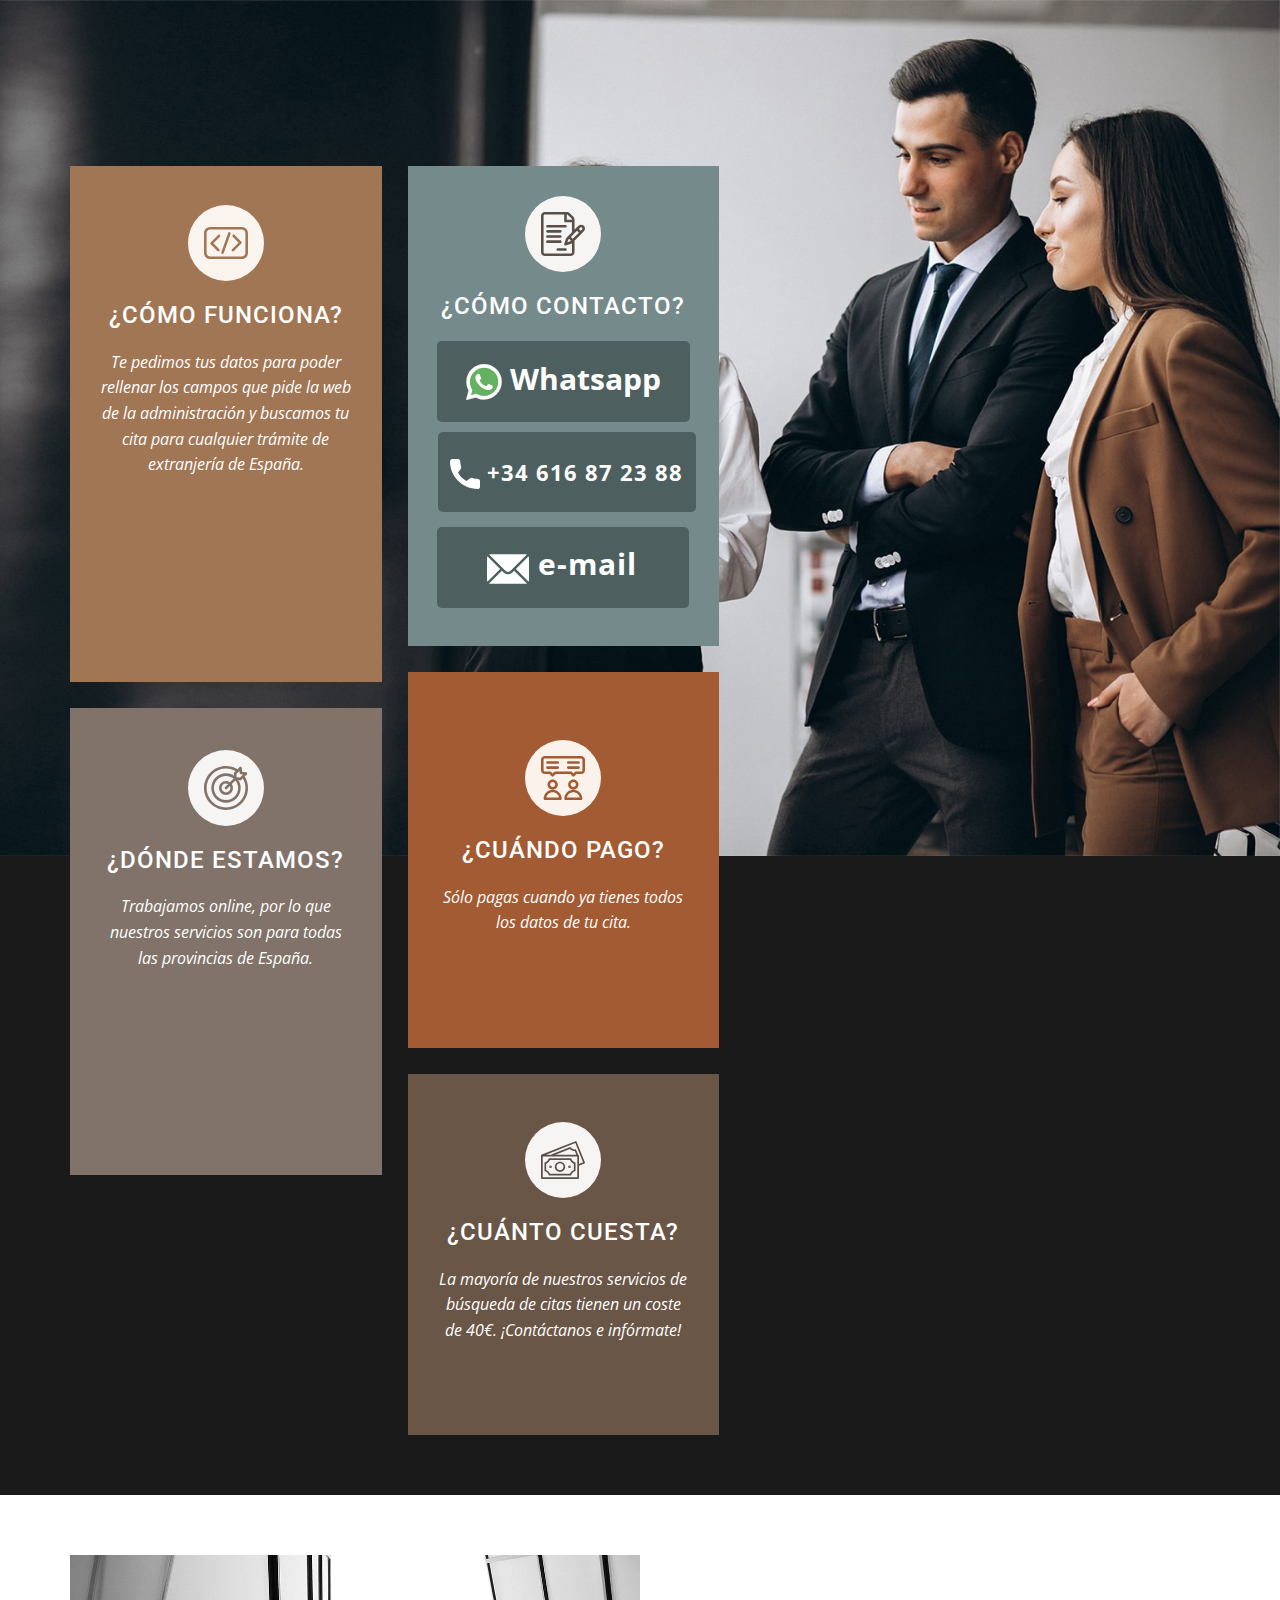
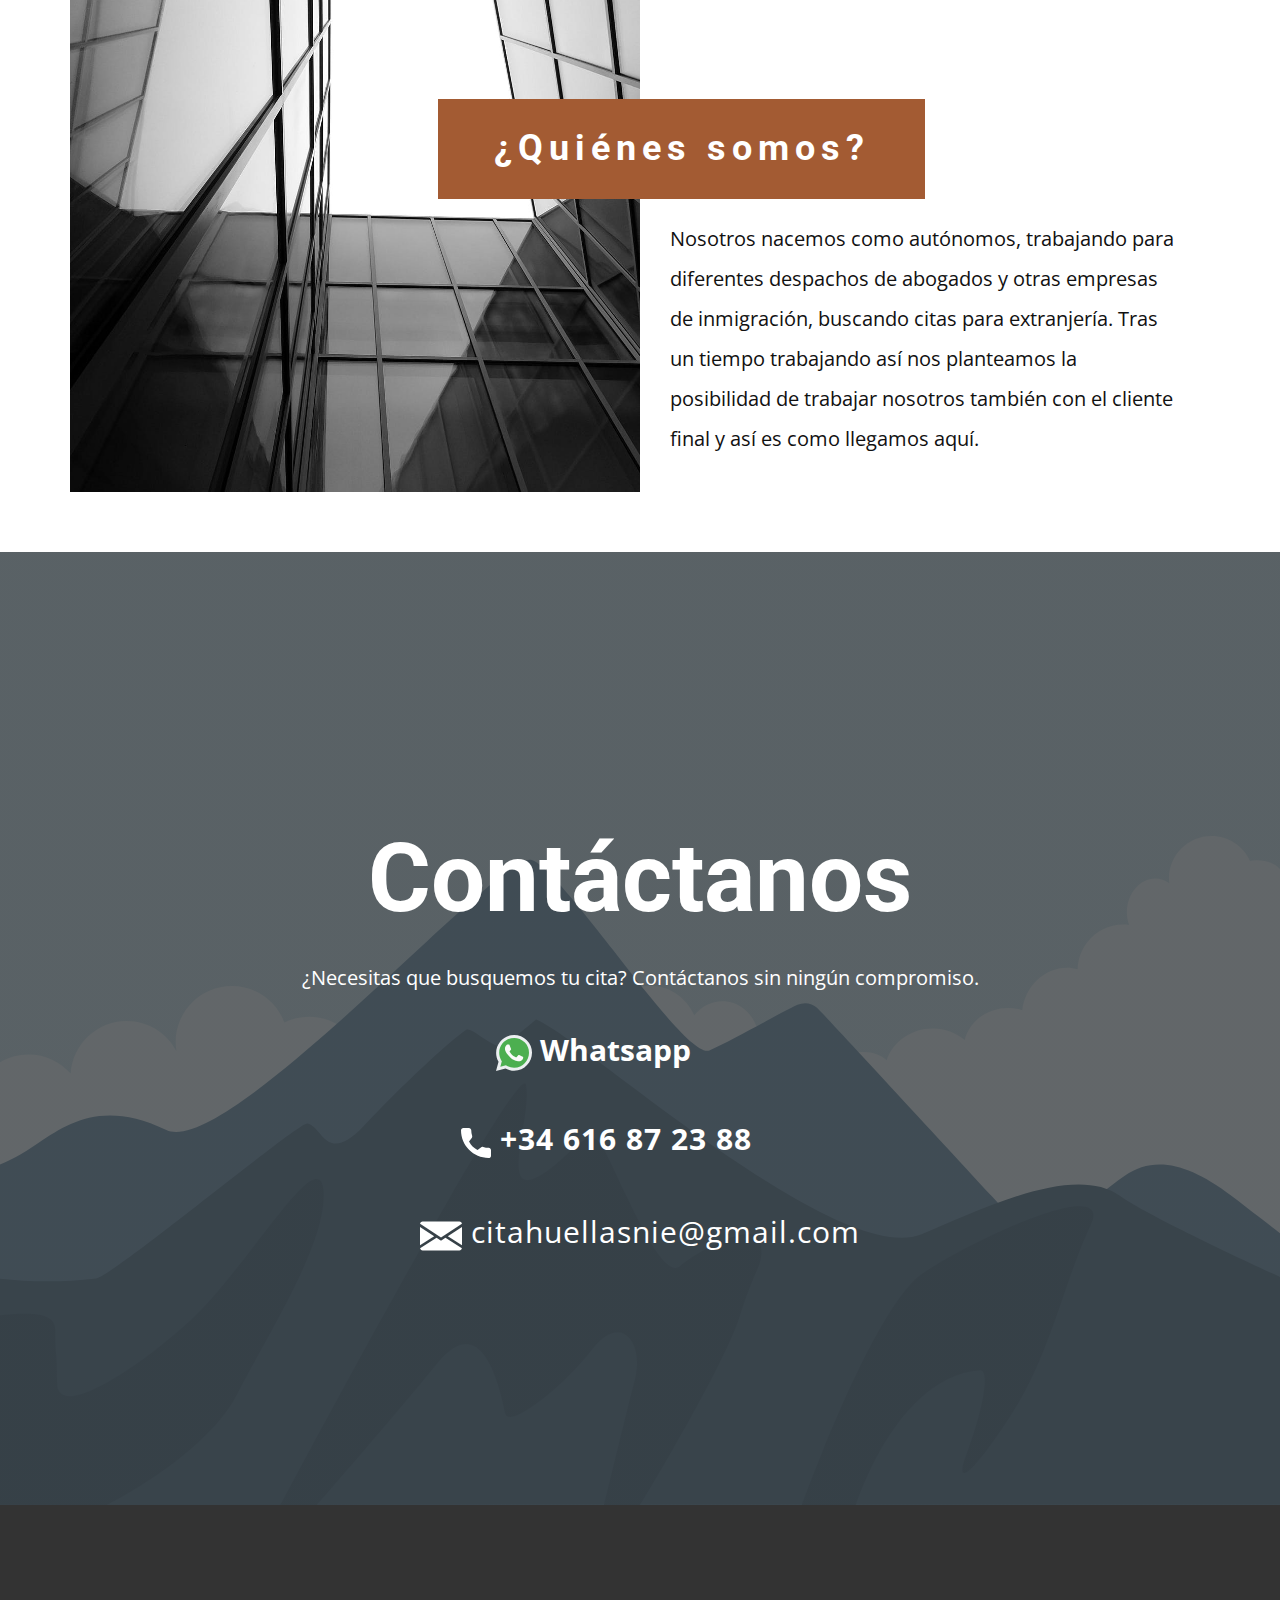
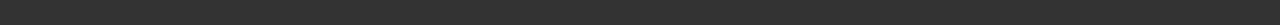
==== commit c7b4884b: "fix para movil" ====
--- a/index.html
+++ b/index.html
@@ -28,8 +28,8 @@
     <link rel="canonical" href="index.html">
     <meta property="og:url" content="index.html">
   </head>
-  <body data-home-page="https://citasextranjeria.nicepage.io/Citas-Extranjería-Online.html?version=d471e84d-9f2e-4623-8fe2-617a4dd25160" data-home-page-title="Citas Extranjería Online" class="u-body u-overlap u-overlap-contrast"><header class="u-align-left u-clearfix u-header" id="sec-937b"><div class="u-clearfix u-sheet u-sheet-1"></div></header>
-    <section class="u-clearfix u-grey-90 u-valign-top-lg u-valign-top-md u-valign-top-xl u-valign-top-xs u-section-1" id="carousel_7c83">
+  <body data-home-page="https://citasextranjeria.nicepage.io/Citas-Extranjería-Online.html?version=ce326f6a-7b83-4d6a-8feb-08cedf6b8a5a" data-home-page-title="Citas Extranjería Online" class="u-body u-overlap u-overlap-contrast"><header class="u-align-left u-clearfix u-header" id="sec-937b"><div class="u-clearfix u-sheet u-sheet-1"></div></header>
+    <section class="u-clearfix u-grey-90 u-valign-top-lg u-valign-top-md u-valign-top-xl u-section-1" id="carousel_7c83">
       <img class="u-expanded-width u-image u-image-1" src="images/fdgg-min.jpg">
       <div class="u-clearfix u-gutter-26 u-layout-wrap u-layout-wrap-1">
         <div class="u-gutter-0 u-layout">
@@ -56,7 +56,7 @@
             </div>
             <div class="u-size-30">
               <div class="u-layout-col">
-                <div class="u-container-style u-hidden-sm u-hidden-xs u-layout-cell u-palette-1-dark-1 u-size-20 u-size-30-md u-layout-cell-4">
+                <div class="u-align-center-xl u-container-style u-layout-cell u-palette-1-dark-1 u-size-20 u-size-30-md u-layout-cell-4">
                   <div class="u-container-layout u-container-layout-4"><span class="u-align-center u-icon u-icon-rounded u-palette-4-light-3 u-radius-50 u-spacing-16 u-text-palette-4-dark-2 u-icon-3"><svg class="u-svg-link" preserveAspectRatio="xMidYMin slice" viewBox="0 0 512 512" style=""><use xlink:href="#svg-64c8"></use></svg><svg xmlns="http://www.w3.org/2000/svg" xmlns:xlink="http://www.w3.org/1999/xlink" version="1.1" xml:space="preserve" class="u-svg-content" viewBox="0 0 512 512" x="0px" y="0px" id="svg-64c8" style="enable-background:new 0 0 512 512;"><g><g><path d="M498.791,161.127c-17.545-17.546-46.094-17.545-63.645,0.004c-5.398,5.403-39.863,39.896-45.128,45.166V87.426
 			c0-12.02-4.681-23.32-13.181-31.819L334.412,13.18C325.913,4.68,314.612,0,302.592,0H45.018c-24.813,0-45,20.187-45,45v422
 			c0,24.813,20.187,45,45,45h300c24.813,0,45-20.187,45-45V333.631L498.79,224.767C516.377,207.181,516.381,178.715,498.791,161.127
@@ -79,11 +79,11 @@
 </g><g><g><path d="M285.018,422h-90c-8.284,0-15,6.716-15,15s6.716,15,15,15h90c8.284,0,15-6.716,15-15S293.302,422,285.018,422z"></path>
 </g>
 </g></svg></span>
-                    <h4 class="u-align-center u-text u-text-body-alt-color u-text-5">¿Cómo contacto?</h4>
+                    <h4 class="u-align-center-lg u-align-center-md u-align-center-sm u-align-center-xs u-text u-text-body-alt-color u-text-5">¿Cómo contacto?</h4>
                     <a href="https://api.whatsapp.com/send?phone=34616872388" class="u-active-none u-align-center u-btn u-btn-round u-button-style u-hover-palette-1-light-2 u-palette-1-dark-2 u-radius-5 u-text-body-alt-color u-text-hover-black u-btn-1" target="_blank"><span class="u-icon u-icon-rectangle u-text-palette-4-base u-icon-4"><svg xmlns="http://www.w3.org/2000/svg" xmlns:xlink="http://www.w3.org/1999/xlink" version="1.1" xml:space="preserve" class="u-svg-content" viewBox="-1 0 512 512" style="width: 1em; height: 1em;"><path d="m10.894531 512c-2.875 0-5.671875-1.136719-7.746093-3.234375-2.734376-2.765625-3.789063-6.78125-2.761719-10.535156l33.285156-121.546875c-20.722656-37.472656-31.648437-79.863282-31.632813-122.894532.058594-139.941406 113.941407-253.789062 253.871094-253.789062 67.871094.0273438 131.644532 26.464844 179.578125 74.433594 47.925781 47.972656 74.308594 111.742187 74.289063 179.558594-.0625 139.945312-113.945313 253.800781-253.867188 253.800781 0 0-.105468 0-.109375 0-40.871093-.015625-81.390625-9.976563-117.46875-28.84375l-124.675781 32.695312c-.914062.238281-1.84375.355469-2.761719.355469zm0 0" fill="#e5e5e5"></path><path d="m10.894531 501.105469 34.46875-125.871094c-21.261719-36.839844-32.445312-78.628906-32.429687-121.441406.054687-133.933594 109.046875-242.898438 242.976562-242.898438 64.992188.027344 125.996094 25.324219 171.871094 71.238281 45.871094 45.914063 71.125 106.945313 71.101562 171.855469-.058593 133.929688-109.066406 242.910157-242.972656 242.910157-.007812 0 .003906 0 0 0h-.105468c-40.664063-.015626-80.617188-10.214844-116.105469-29.570313zm134.769531-77.75 7.378907 4.371093c31 18.398438 66.542969 28.128907 102.789062 28.148438h.078125c111.304688 0 201.898438-90.578125 201.945313-201.902344.019531-53.949218-20.964844-104.679687-59.09375-142.839844-38.132813-38.160156-88.832031-59.1875-142.777344-59.210937-111.394531 0-201.984375 90.566406-202.027344 201.886719-.015625 38.148437 10.65625 75.296875 30.875 107.445312l4.804688 7.640625-20.40625 74.5zm0 0" fill="#fff"></path><path d="m19.34375 492.625 33.277344-121.519531c-20.53125-35.5625-31.324219-75.910157-31.3125-117.234375.050781-129.296875 105.273437-234.488282 234.558594-234.488282 62.75.027344 121.644531 24.449219 165.921874 68.773438 44.289063 44.324219 68.664063 103.242188 68.640626 165.898438-.054688 129.300781-105.28125 234.503906-234.550782 234.503906-.011718 0 .003906 0 0 0h-.105468c-39.253907-.015625-77.828126-9.867188-112.085938-28.539063zm0 0" fill="#64b161"></path><g fill="#fff"><path d="m10.894531 501.105469 34.46875-125.871094c-21.261719-36.839844-32.445312-78.628906-32.429687-121.441406.054687-133.933594 109.046875-242.898438 242.976562-242.898438 64.992188.027344 125.996094 25.324219 171.871094 71.238281 45.871094 45.914063 71.125 106.945313 71.101562 171.855469-.058593 133.929688-109.066406 242.910157-242.972656 242.910157-.007812 0 .003906 0 0 0h-.105468c-40.664063-.015626-80.617188-10.214844-116.105469-29.570313zm134.769531-77.75 7.378907 4.371093c31 18.398438 66.542969 28.128907 102.789062 28.148438h.078125c111.304688 0 201.898438-90.578125 201.945313-201.902344.019531-53.949218-20.964844-104.679687-59.09375-142.839844-38.132813-38.160156-88.832031-59.1875-142.777344-59.210937-111.394531 0-201.984375 90.566406-202.027344 201.886719-.015625 38.148437 10.65625 75.296875 30.875 107.445312l4.804688 7.640625-20.40625 74.5zm0 0"></path><path d="m195.183594 152.246094c-4.546875-10.109375-9.335938-10.3125-13.664063-10.488282-3.539062-.152343-7.589843-.144531-11.632812-.144531-4.046875 0-10.625 1.523438-16.1875 7.597657-5.566407 6.074218-21.253907 20.761718-21.253907 50.632812 0 29.875 21.757813 58.738281 24.792969 62.792969 3.035157 4.050781 42 67.308593 103.707031 91.644531 51.285157 20.226562 61.71875 16.203125 72.851563 15.191406 11.132813-1.011718 35.917969-14.6875 40.976563-28.863281 5.0625-14.175781 5.0625-26.324219 3.542968-28.867187-1.519531-2.527344-5.566406-4.046876-11.636718-7.082032-6.070313-3.035156-35.917969-17.726562-41.484376-19.75-5.566406-2.027344-9.613281-3.035156-13.660156 3.042969-4.050781 6.070313-15.675781 19.742187-19.21875 23.789063-3.542968 4.058593-7.085937 4.566406-13.15625 1.527343-6.070312-3.042969-25.625-9.449219-48.820312-30.132812-18.046875-16.089844-30.234375-35.964844-33.777344-42.042969-3.539062-6.070312-.058594-9.070312 2.667969-12.386719 4.910156-5.972656 13.148437-16.710937 15.171875-20.757812 2.023437-4.054688 1.011718-7.597657-.503906-10.636719-1.519532-3.035156-13.320313-33.058594-18.714844-45.066406zm0 0" fill-rule="evenodd"></path>
 </g></svg><img></span>&nbsp;Whatsapp
                     </a>
-                    <a href="tel:+34616872388" class="u-btn u-btn-round u-button-style u-hover-palette-1-light-2 u-palette-1-dark-2 u-radius-5 u-text-body-alt-color u-text-hover-black u-btn-2">
+                    <a href="tel:+34616872388" class="u-align-center-sm u-align-center-xs u-btn u-btn-round u-button-style u-hover-palette-1-light-2 u-palette-1-dark-2 u-radius-5 u-text-body-alt-color u-text-hover-black u-btn-2">
                       <span style="font-size: 1.625rem;"></span><span class="u-icon u-text-body-color"><svg xmlns="http://www.w3.org/2000/svg" xmlns:xlink="http://www.w3.org/1999/xlink" version="1.1" xml:space="preserve" class="u-svg-content" viewBox="0 0 405.333 405.333" x="0px" y="0px" style="width: 1em; height: 1em;"><path d="M373.333,266.88c-25.003,0-49.493-3.904-72.704-11.563c-11.328-3.904-24.192-0.896-31.637,6.699l-46.016,34.752    c-52.8-28.181-86.592-61.952-114.389-114.368l33.813-44.928c8.512-8.512,11.563-20.971,7.915-32.64    C142.592,81.472,138.667,56.96,138.667,32c0-17.643-14.357-32-32-32H32C14.357,0,0,14.357,0,32    c0,205.845,167.488,373.333,373.333,373.333c17.643,0,32-14.357,32-32V298.88C405.333,281.237,390.976,266.88,373.333,266.88z"></path></svg><img></span>
                       <span style="font-size: 1.375rem;">&nbsp;+34 616 87 23 88</span>
                     </a>
--- a/Citas-Extranjería-Online.css
+++ b/Citas-Extranjería-Online.css
@@ -129,7 +129,7 @@
   letter-spacing: 1px;
   border-style: none;
   background-image: none;
-  margin: 15px 0 0;
+  margin: 15px -1px 0;
   padding: 6px 52px 7px 50px;
 }
 
@@ -199,12 +199,17 @@
 
   .u-section-1 .u-btn-1 {
     align-self: center;
-    padding: 0;
-  }
-
-  .u-section-1 .u-btn-2 {
-    padding-top: 0;
-    padding-bottom: 0;
+    margin-left: 0;
+    margin-right: 0;
+    padding-top: 11px;
+    padding-left: 28px;
+  }
+
+  .u-section-1 .u-btn-3 {
+    margin-top: 10px;
+    margin-left: auto;
+    margin-right: auto;
+    padding-right: 51px;
   }
 }
 
@@ -267,6 +272,25 @@
     padding-left: 10px;
     padding-right: 10px;
   }
+
+  .u-section-1 .u-btn-1 {
+    margin-left: auto;
+    margin-right: auto;
+    padding-right: 103px;
+    padding-left: 102px;
+  }
+
+  .u-section-1 .u-btn-2 {
+    margin-left: auto;
+    margin-right: auto;
+    padding-right: 87px;
+    padding-left: 86px;
+  }
+
+  .u-section-1 .u-btn-3 {
+    padding-right: 125px;
+    padding-left: 124px;
+  }
 }
 
 @media (max-width: 575px) {
@@ -278,11 +302,19 @@
     width: 340px;
   }
 
+  .u-section-1 .u-layout-cell-1 {
+    min-height: 63px;
+  }
+
   .u-section-1 .u-container-layout-1 {
     padding-left: 20px;
     padding-right: 20px;
   }
 
+  .u-section-1 .u-layout-cell-2 {
+    min-height: 63px;
+  }
+
   .u-section-1 .u-container-layout-2 {
     padding-left: 20px;
     padding-right: 20px;
@@ -292,14 +324,33 @@
     min-height: 212px;
   }
 
+  .u-section-1 .u-layout-cell-4 {
+    min-height: 13px;
+  }
+
   .u-section-1 .u-btn-1 {
-    margin-right: 0;
-    margin-left: 0;
+    padding: 6px 29px 7px 28px;
+  }
+
+  .u-section-1 .u-btn-2 {
+    padding: 9px 13px 10px 12px;
+  }
+
+  .u-section-1 .u-btn-3 {
+    padding: 1px 51px 2px 50px;
+  }
+
+  .u-section-1 .u-layout-cell-5 {
+    min-height: 63px;
   }
 
   .u-section-1 .u-container-layout-5 {
     padding-left: 20px;
     padding-right: 20px;
+  }
+
+  .u-section-1 .u-layout-cell-6 {
+    min-height: 63px;
   }
 
   .u-section-1 .u-container-layout-6 {
@@ -431,7 +482,7 @@
   }
 
   .u-section-2 .u-layout-cell-2 {
-    min-height: 100px;
+    min-height: 229px;
   }
 
   .u-section-2 .u-group-1 {
